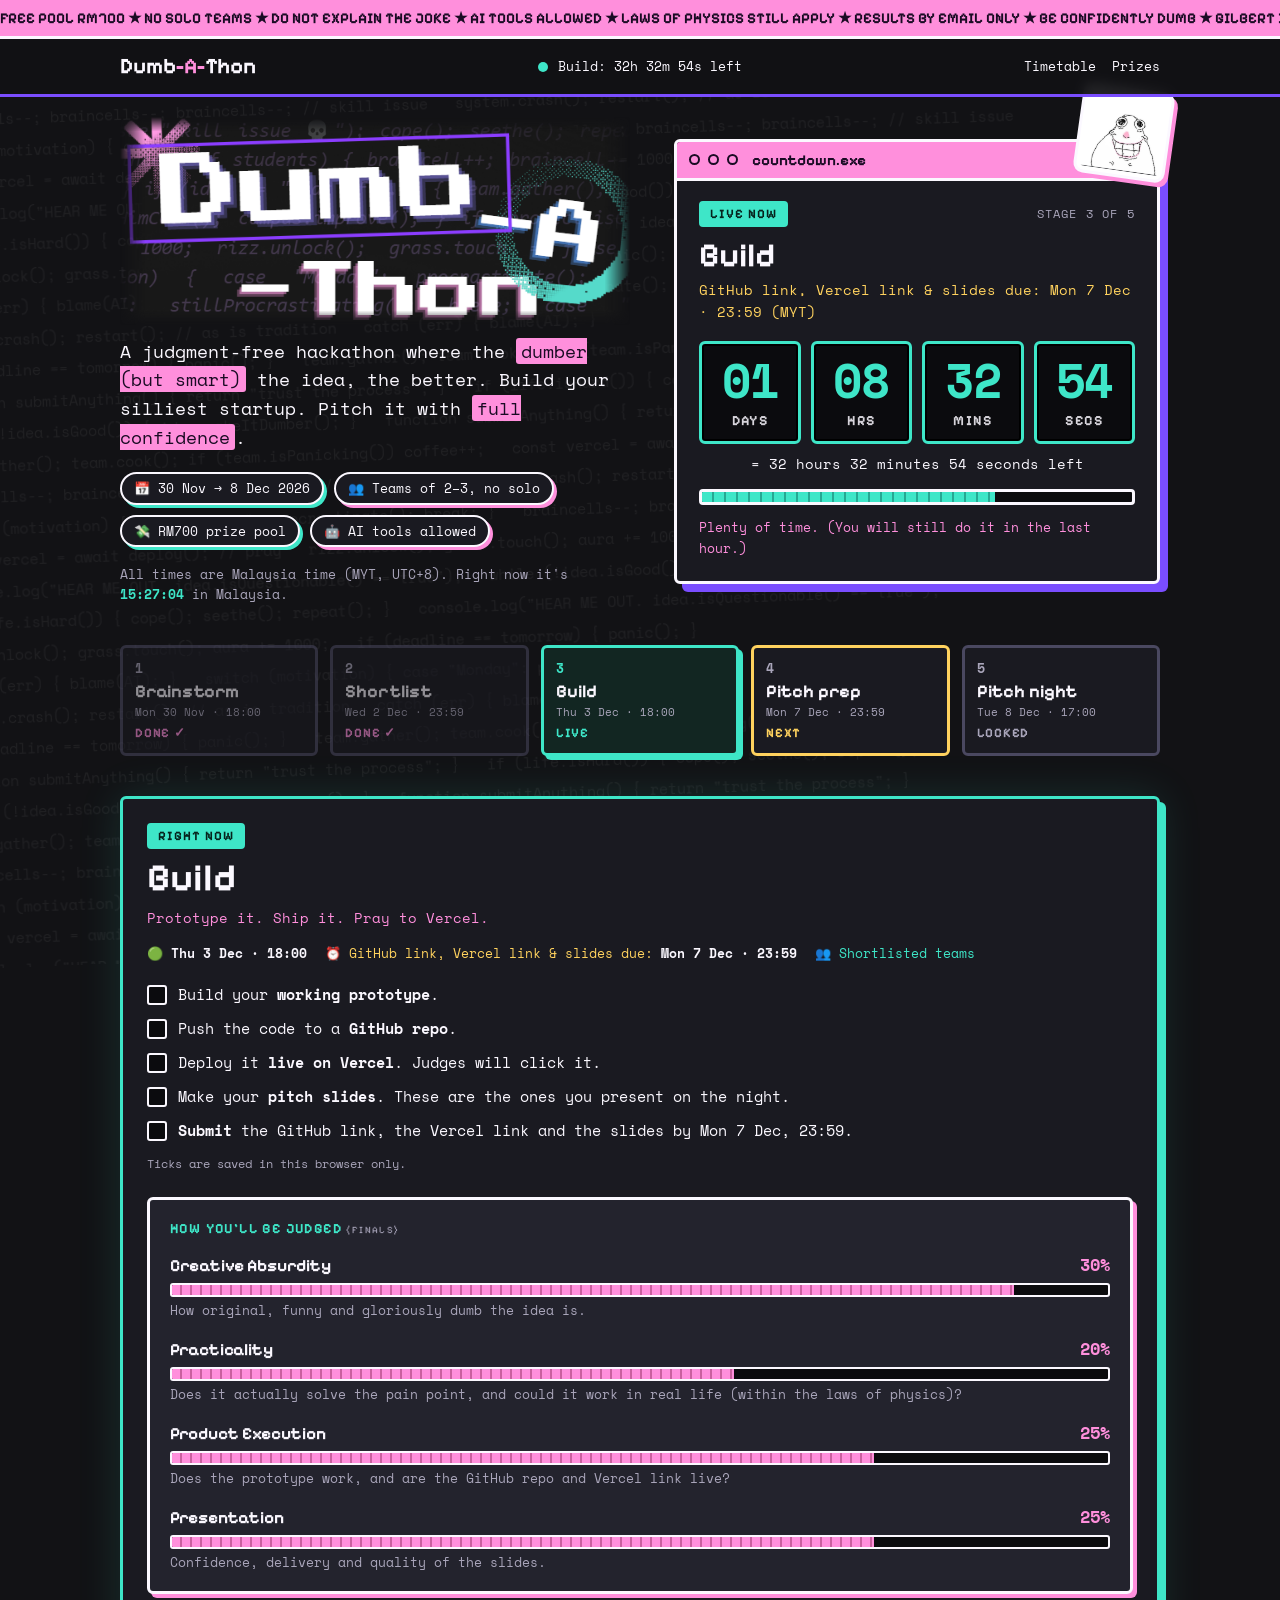
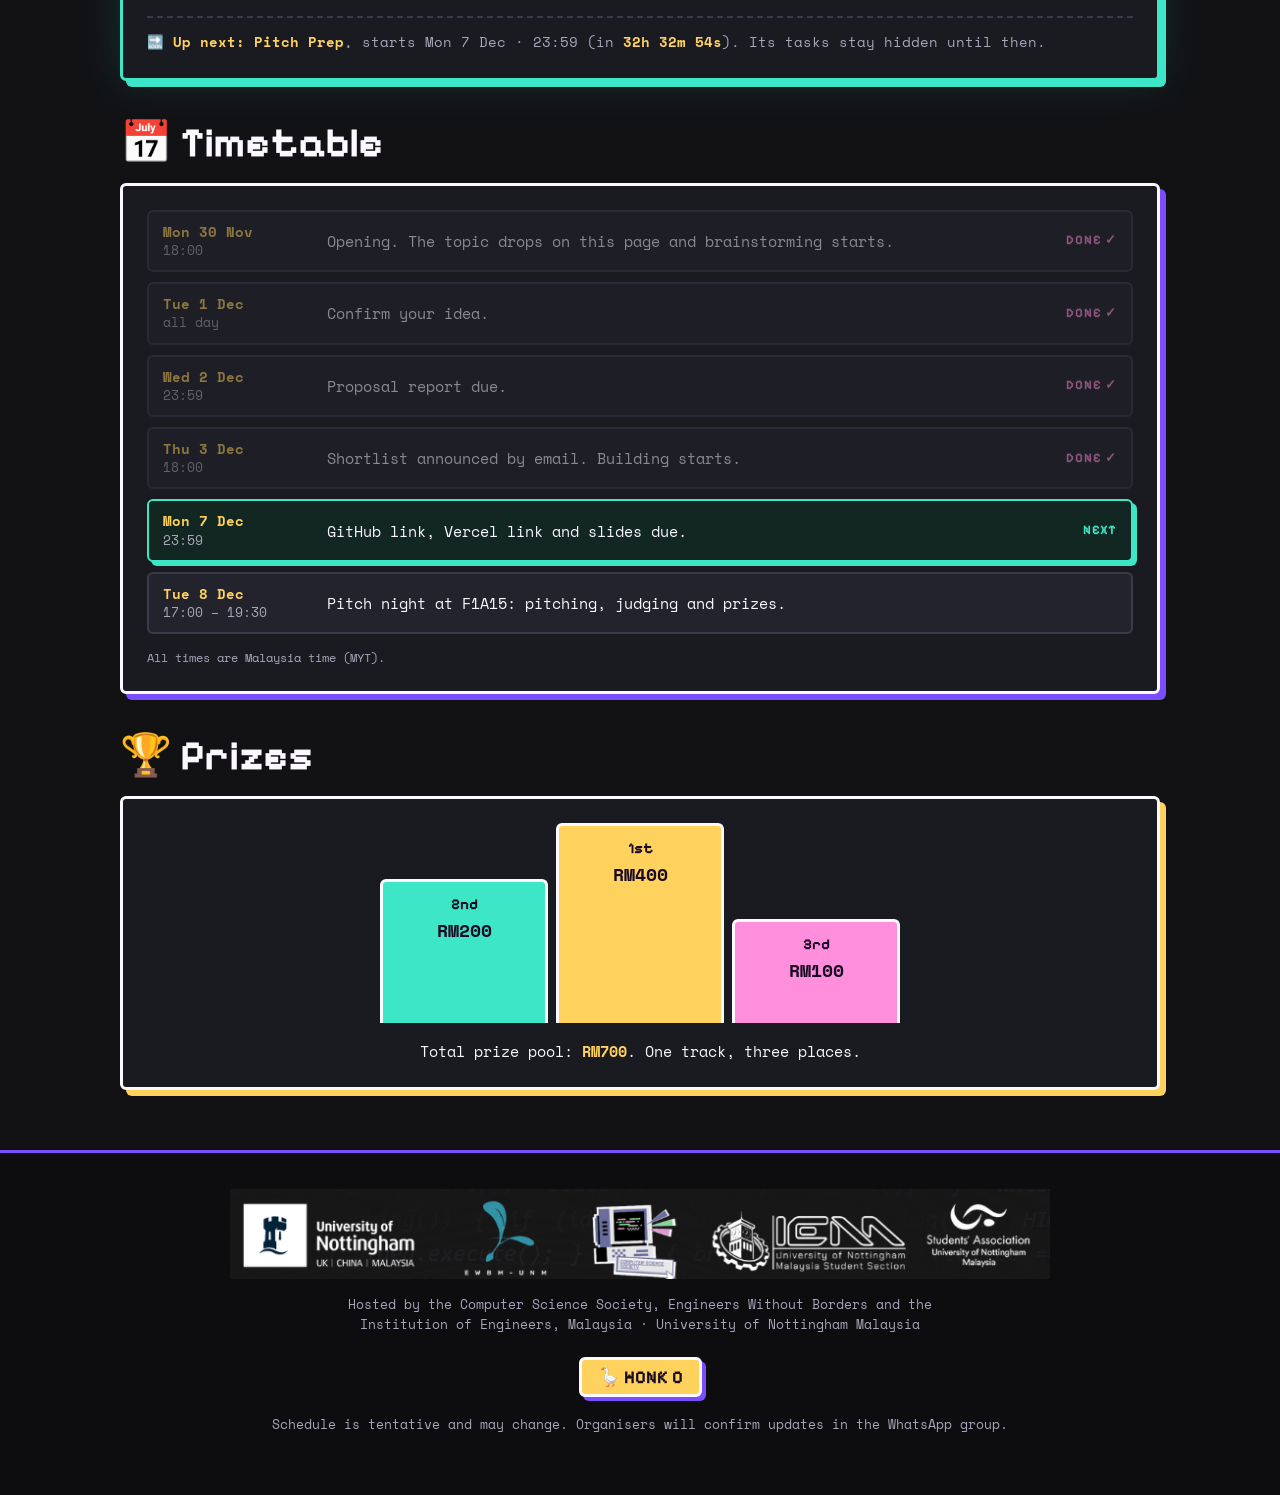
==== index.html @ c6c635da "Add timetable and prize sections, restore laws-of-physics rule Co-Authored-By: Claude Sonnet 5.5 <no" ====
<!doctype html>
<html lang="en">
<head>
<meta charset="utf-8">
<meta name="viewport" content="width=device-width, initial-scale=1">
<title>Dumb-A-Thon 2026 | Live Tracker</title>
<meta name="description" content="The official Dumb-A-Thon 2026 tracker: live countdowns and only the info you need right now. 30 Nov to 8 Dec 2026. RM700 prize pool.">
<meta name="theme-color" content="#121215">
<link rel="icon" href="data:image/svg+xml,%3Csvg xmlns='http://www.w3.org/2000/svg' viewBox='0 0 100 100'%3E%3Ctext y='.9em' font-size='90'%3E%F0%9F%AA%BF%3C/text%3E%3C/svg%3E">
<link rel="preconnect" href="https://fonts.googleapis.com">
<link rel="preconnect" href="https://fonts.gstatic.com" crossorigin>
<link href="https://fonts.googleapis.com/css2?family=Pixelify+Sans:wght@400..700&family=Space+Mono:ital,wght@0,400;0,700;1,400&display=swap" rel="stylesheet">
<link rel="stylesheet" href="style.css">
</head>
<body>

<div class="code-bg" id="codeBg" aria-hidden="true"></div>

<div class="ticker" aria-hidden="true"><div class="ticker-track" id="tickerTrack"></div></div>

<header class="topbar">
  <div class="wrap">
    <a class="brand" href="#top">Dumb<b>-A-</b>Thon</a>
    <div class="mini-status" id="miniStatus" aria-live="off">
      <span class="dot"></span>
      <span class="mini-text" id="miniText">Loading brain cells…</span>
    </div>
    <nav class="nav" aria-label="Sections">
      <a href="#timetable">Timetable</a>
      <a href="#prizes">Prizes</a>
    </nav>
  </div>
</header>

<main id="top">

  <!-- HERO: logo + the live countdown -->
  <section class="wrap hero">
    <div class="hero-copy">
      <div class="logo"><img src="assets/logo.png" alt="Dumb-A-Thon" width="855" height="318" onerror="this.parentNode.classList.add('fallback');this.remove()"></div>
      <p class="tagline">A judgment-free hackathon where the <mark>dumber (but smart)</mark> the idea, the better. Build your silliest startup. Pitch it with <mark>full confidence</mark>.</p>
      <ul class="chips">
        <li>📅 30 Nov → 8 Dec 2026</li>
        <li>👥 Teams of 2–3, no solo</li>
        <li>💸 RM700 prize pool</li>
        <li>🤖 AI tools allowed</li>
      </ul>
      <p class="tz">All times are Malaysia time (MYT, UTC+8). Right now it's <b id="clock">--:--:--</b> in Malaysia.</p>
    </div>

    <div class="hero-panel">
      <img class="sticker hero-sticker" src="assets/blob-grin.png" alt="" width="96" height="95">
      <div class="win" id="panel" role="timer" aria-label="Countdown to the next deadline">
        <div class="win-bar"><i></i><i></i><i></i><span id="winTitle">countdown.exe</span></div>
        <div class="win-body">
          <div class="panel-top">
            <span class="badge live" id="heroBadge">LIVE NOW</span>
            <span class="panel-step" id="heroStep">Stage 1 of 5</span>
          </div>
          <h2 class="panel-title" id="heroTitle">Brainstorm &amp; Proposal</h2>
          <p class="panel-target" id="heroTarget">Proposal report due Wed 2 Dec · 23:59</p>

          <div class="digits">
            <div class="digit"><b id="dD">00</b><span>days</span></div>
            <div class="digit"><b id="dH">00</b><span>hrs</span></div>
            <div class="digit"><b id="dM">00</b><span>mins</span></div>
            <div class="digit"><b id="dS">00</b><span>secs</span></div>
          </div>
          <p class="total" id="heroTotal">= 0 hours 0 minutes left</p>

          <div class="bar" aria-hidden="true"><i id="heroBar"></i></div>
          <p class="quip" id="heroQuip">…</p>
        </div>
      </div>
    </div>
  </section>

  <!-- TIMELINE: one line per stage, no details -->
  <section class="wrap" aria-label="Timeline">
    <ol class="track" id="track"></ol>
  </section>

  <!-- RIGHT NOW: only what applies to the current stage is rendered here -->
  <section class="wrap" id="now" aria-live="polite">
    <div id="nowCard"></div>
  </section>

  <!-- TIMETABLE: the whole flow -->
  <section class="wrap" id="timetable">
    <h2 class="sec-title">📅 Timetable</h2>
    <div class="card">
      <ol class="tt" id="ttList"></ol>
      <p class="tt-note">All times are Malaysia time (MYT).</p>
    </div>
  </section>

  <!-- PRIZES -->
  <section class="wrap" id="prizes">
    <h2 class="sec-title">🏆 Prizes</h2>
    <div class="card prize-card">
      <div class="podium" role="img" aria-label="Prizes: 1st RM400, 2nd RM200, 3rd RM100">
        <div class="pod p2"><span>2nd</span><b>RM200</b></div>
        <div class="pod p1"><span>1st</span><b>RM400</b></div>
        <div class="pod p3"><span>3rd</span><b>RM100</b></div>
      </div>
      <p class="total-prize">Total prize pool: <b>RM700</b>. One track, three places.</p>
    </div>
  </section>
</main>

<footer class="footer">
  <div class="wrap">
    <div class="partners" role="img" aria-label="University of Nottingham Malaysia, Engineers Without Borders, Computer Science Society, Institution of Engineers Malaysia, Students' Association"></div>
    <p class="foot-line">Hosted by the Computer Science Society, Engineers Without Borders and the Institution of Engineers, Malaysia · University of Nottingham Malaysia</p>
    <div class="foot-tools">
      <button class="btn" id="honkBtn" type="button">🪿 HONK <span id="honkCount">0</span></button>
    </div>
    <p class="muted small">Schedule is tentative and may change. Organisers will confirm updates in the WhatsApp group.</p>
  </div>
</footer>

<!-- Shown whenever the clock is simulated, so nobody mistakes it for real time -->
<div class="sim-banner" id="simBanner" hidden>
  <span>⚠️ SIMULATED TIME: <b id="simBannerTime">--</b></span>
  <button type="button" class="dbtn" id="simBannerDev">Dev panel</button>
  <button type="button" class="dbtn" id="simBannerReset">Back to real time</button>
</div>

<!-- 10-second topic drop countdown: full-screen, click to skip -->
<div class="drop" id="drop" hidden data-mode="count" role="alert" aria-live="assertive">
  <div class="drop-inner">
    <p class="drop-label" id="dropLabel">TOPIC DROPS IN</p>
    <div class="drop-num" id="dropNum">10</div>
    <p class="drop-quip" id="dropQuip"></p>
  </div>
  <div class="confetti" id="confetti" aria-hidden="true"></div>
  <p class="drop-skip">click anywhere to skip</p>
</div>

<!-- DEV PANEL: open with ?dev in the address, or Ctrl+Shift+D -->
<aside class="dev" id="devPanel" hidden aria-label="Developer time simulator">
  <div class="dev-bar">
    <b>🛠 DEV</b><span id="devMode">REAL TIME</span>
    <button type="button" id="devClose" aria-label="Close dev panel">✕</button>
  </div>
  <div class="dev-body">
    <div class="dev-now" id="devNow">--</div>
    <select id="devPresets" aria-label="Jump to a time"></select>
    <div class="dev-row">
      <input type="datetime-local" id="devInput" step="1" aria-label="Simulated date and time (MYT)">
      <button type="button" class="dbtn go" id="devSet">Set</button>
    </div>
    <div class="dev-row">
      <button type="button" class="dbtn" id="devPrev" title="Previous stage" aria-label="Previous stage">⏮</button>
      <button type="button" class="dbtn" id="devPlay" title="Pause / play" aria-label="Pause or play">⏸</button>
      <button type="button" class="dbtn" id="devNext" title="Next stage" aria-label="Next stage">⏭</button>
      <select id="devSpeed" aria-label="Clock speed">
        <option value="1">1×</option>
        <option value="10">10×</option>
        <option value="60">60×</option>
        <option value="600">600×</option>
        <option value="3600">3600×</option>
      </select>
    </div>
    <button type="button" class="dbtn reset" id="devReset">↺ Real time</button>
  </div>
</aside>

<script src="app.js"></script>
</body>
</html>
---- style.css ----
:root {
  --bg: #121215;
  --panel: #1a1a21;
  --panel2: #23232d;
  --ink: #fbf8ff;
  --muted: #a9a5ba;
  --pink: #ff8fdc;
  --teal: #3ee6c8;
  --purple: #7a4dff;
  --yellow: #ffd25e;
  --orange: #ff9b3d;
  --red: #ff4d6d;
  --pix: 'Pixelify Sans', 'Silkscreen', ui-monospace, monospace;
  --mono: 'Space Mono', ui-monospace, Menlo, Consolas, monospace;
  /* numbers use the plain mono font: the pixel font made 8 look like 2 */
  --num: 'Space Mono', ui-monospace, Menlo, Consolas, monospace;
  --gutter: clamp(16px, 4vw, 40px);
  color-scheme: dark;
}

*, *::before, *::after { box-sizing: border-box; }
[hidden] { display: none !important; }
html { scroll-behavior: smooth; -webkit-text-size-adjust: 100%; scroll-padding-top: 70px; }
body {
  margin: 0;
  background: var(--bg);
  color: var(--ink);
  font-family: var(--mono);
  font-size: 15px;
  line-height: 1.6;
  overflow-x: hidden;
}
img { max-width: 100%; display: block; }
a { color: var(--teal); }
h1, h2, h3, h4 { font-family: var(--pix); line-height: 1.1; margin: 0; font-weight: 700; }
h2 { font-size: clamp(1.7rem, 4.5vw, 2.6rem); }
p { margin: 0; }
mark { background: var(--pink); color: #1a0b24; padding: 0 .3em; border-radius: 3px; }
small { font-size: .7em; font-weight: 400; color: var(--muted); }
.muted { color: var(--muted); }
.small { font-size: 12.5px; }

.wrap { max-width: 1120px; margin-inline: auto; padding-inline: var(--gutter); }
section.wrap { padding-block: 20px; }

/* ---------- decorative code background ---------- */
.code-bg {
  position: fixed; inset: -5%;
  z-index: 0; pointer-events: none; user-select: none;
  overflow: hidden;
  font-size: 15px; line-height: 2.1;
  color: #fff; opacity: .055;
  white-space: pre;
  transform: rotate(-2deg);
}
.ticker, .topbar, main, .footer { position: relative; z-index: 1; }

/* ---------- ticker ---------- */
.ticker {
  background: var(--pink); color: #1a0b24;
  font-family: var(--pix); font-weight: 700; font-size: 15px;
  border-bottom: 3px solid var(--ink);
  overflow: hidden; white-space: nowrap;
}
.ticker-track { display: inline-block; padding: 6px 0; animation: marq 45s linear infinite; }
@keyframes marq { to { transform: translateX(-50%); } }

/* ---------- top bar ---------- */
.topbar {
  position: sticky; top: 0; z-index: 50;
  background: rgba(18, 18, 21, .93);
  backdrop-filter: blur(6px);
  border-bottom: 3px solid var(--purple);
}
.topbar .wrap { display: flex; align-items: center; justify-content: space-between; gap: 16px; padding-block: 10px; }
.brand { font-family: var(--pix); font-weight: 700; font-size: 22px; color: var(--ink); text-decoration: none; white-space: nowrap; }
.brand b { color: var(--pink); }
.mini-status { display: flex; align-items: center; gap: 10px; font-size: 13px; min-width: 0; justify-content: flex-end; }
.mini-text { overflow: hidden; text-overflow: ellipsis; white-space: nowrap; font-variant-numeric: tabular-nums; }
.dot { flex: none; width: 10px; height: 10px; border-radius: 50%; background: var(--teal); animation: pulse 1.2s infinite; }
.mini-status.panic .dot { background: var(--red); }
.mini-status.idle .dot { background: var(--yellow); animation: none; }
@keyframes pulse { 50% { transform: scale(.55); opacity: .5; } }

/* ---------- hero ---------- */
.hero { display: grid; grid-template-columns: 1.05fr 1fr; gap: 44px; align-items: center; padding-block: 40px 16px; }
.logo {
  width: min(100%, 560px);
  -webkit-mask-image: linear-gradient(90deg, transparent, #000 5%, #000 95%, transparent), linear-gradient(180deg, transparent, #000 7%, #000 93%, transparent);
  -webkit-mask-composite: source-in;
  mask-image: linear-gradient(90deg, transparent, #000 5%, #000 95%, transparent), linear-gradient(180deg, transparent, #000 7%, #000 93%, transparent);
  mask-composite: intersect;
}
.logo img { width: 100%; height: auto; }
/* shown only if assets/logo.png is missing: crops the logo out of the old banner */
.logo.fallback {
  aspect-ratio: 615 / 250;
  background: url(assets/logo-banner.png) 40.7% 52.4% / 135.9% auto no-repeat;
  background-color: var(--bg);
}
.tagline { margin-top: 12px; font-size: clamp(15px, 2.4vw, 18px); max-width: 34em; }
.chips { list-style: none; margin: 20px 0 0; padding: 0; display: flex; flex-wrap: wrap; gap: 10px; }
.chips li { border: 2px solid var(--ink); background: var(--panel); padding: 4px 12px; border-radius: 99px; font-size: 13px; }
.chips li:nth-child(odd) { box-shadow: 3px 3px 0 var(--teal); }
.chips li:nth-child(even) { box-shadow: 3px 3px 0 var(--pink); }
.tz { margin-top: 18px; font-size: 12.5px; color: var(--muted); }
.tz b { color: var(--teal); font-family: var(--num); font-variant-numeric: tabular-nums; }

.hero-panel { position: relative; }
.sticker {
  background: #fff; border: 3px solid var(--ink); border-radius: 10px; padding: 4px;
  box-shadow: 4px 4px 0 var(--pink);
  object-fit: contain;
}
.hero-sticker { position: absolute; right: -10px; top: -52px; width: 92px; height: auto; transform: rotate(8deg); z-index: 3; }

/* retro window */
.win { border: 3px solid var(--ink); background: var(--panel); box-shadow: 8px 8px 0 var(--purple); border-radius: 6px; overflow: hidden; }
.win-bar {
  display: flex; align-items: center; gap: 8px;
  background: var(--pink); color: #1a0b24;
  padding: 6px 12px; border-bottom: 3px solid var(--ink);
  font-family: var(--pix); font-weight: 700; font-size: 15px;
}
.win-bar i { width: 11px; height: 11px; border: 2px solid #1a0b24; border-radius: 50%; display: inline-block; }
.win-bar span { margin-left: 6px; }
.win-body { padding: 20px 22px 22px; }
.panel-top { display: flex; align-items: center; justify-content: space-between; gap: 10px; margin-bottom: 10px; }
.panel-step { font-size: 12px; color: var(--muted); text-transform: uppercase; letter-spacing: .1em; }
.panel-title { font-size: clamp(1.5rem, 4vw, 2.1rem); }
.panel-target { margin-top: 6px; color: var(--yellow); font-size: 13.5px; }

.digits { display: grid; grid-template-columns: repeat(4, 1fr); gap: 10px; margin: 18px 0 10px; }
.digit {
  background: #0b0b0e; border: 3px solid var(--teal); border-radius: 6px;
  text-align: center; padding: 12px 2px 8px;
  box-shadow: inset 0 0 0 2px #000;
}
.digit b {
  display: block; font-family: var(--num); font-weight: 700;
  font-size: clamp(1.9rem, 6vw, 3rem); line-height: 1; letter-spacing: -.02em;
  color: var(--teal); font-variant-numeric: tabular-nums;
}
.digit span { display: block; margin-top: 6px; font-family: var(--pix); font-weight: 700; font-size: 14px; text-transform: uppercase; letter-spacing: .1em; color: var(--ink); opacity: .85; }
.total { text-align: center; font-size: 13.5px; margin-bottom: 14px; font-variant-numeric: tabular-nums; }
.quip { margin-top: 12px; font-size: 13px; color: var(--pink); min-height: 2.7em; }

.win.panic { border-color: var(--red); box-shadow: 8px 8px 0 var(--red); animation: shake .35s infinite; }
.win.panic .digit { border-color: var(--red); }
.win.panic .digit b { color: var(--red); }
.win.panic .win-bar { background: var(--red); color: #fff; }
.win.panic .win-bar i { border-color: #fff; }
.win.warn .digit { border-color: var(--yellow); }
.win.warn .digit b { color: var(--yellow); }
@keyframes shake {
  0%, 100% { transform: translate(0, 0); }
  25% { transform: translate(-2px, 1px); }
  50% { transform: translate(2px, -1px); }
  75% { transform: translate(-1px, -2px); }
}

/* bars */
.bar { height: 16px; border: 3px solid var(--ink); border-radius: 4px; background: #0b0b0e; overflow: hidden; }
.bar > i {
  display: block; height: 100%; width: 0;
  background: repeating-linear-gradient(90deg, var(--teal) 0 10px, #26a893 10px 12px);
  transition: width .6s ease;
}
.win.panic .bar > i { background: repeating-linear-gradient(90deg, var(--red) 0 10px, #a82b43 10px 12px); }

/* ---------- badges ---------- */
.badge {
  display: inline-block; font-family: var(--pix); font-weight: 700; font-size: 13px;
  letter-spacing: .08em; text-transform: uppercase;
  padding: 1px 9px; border: 2px solid currentColor; border-radius: 4px;
}
.badge.live { color: #06231d; background: var(--teal); border-color: var(--teal); animation: blink 1.4s steps(2, jump-none) infinite; }
.badge.done { color: var(--pink); }
.badge.idle { color: var(--yellow); }
@keyframes blink { 50% { opacity: .55; } }

/* ---------- timeline strip ---------- */
.track { list-style: none; margin: 0; padding: 0; display: grid; grid-template-columns: repeat(5, 1fr); gap: 12px; }
.trk {
  border: 3px solid #4a4860; background: var(--panel); border-radius: 6px;
  padding: 10px 12px 9px; display: grid; gap: 3px; min-width: 0; align-content: start;
}
.trk .n { font-family: var(--num); font-weight: 700; font-size: 13px; color: var(--muted); }
.trk b { font-family: var(--pix); font-size: 18px; line-height: 1.1; }
.trk small { font-size: 11px; color: var(--muted); line-height: 1.35; }
.trk em { font-style: normal; font-family: var(--pix); font-weight: 700; font-size: 13px; letter-spacing: .06em; color: var(--muted); }
.trk.live { border-color: var(--teal); background: #122622; box-shadow: 4px 4px 0 var(--teal); }
.trk.live em, .trk.live .n { color: var(--teal); }
.trk.done { opacity: .55; }
.trk.done em { color: var(--pink); }
.trk.next { border-color: var(--yellow); }
.trk.next em { color: var(--yellow); }

/* ---------- cards ---------- */
.card { border: 3px solid var(--ink); background: var(--panel); box-shadow: 6px 6px 0 var(--purple); padding: 24px; border-radius: 6px; }
.eyebrow { font-family: var(--pix); font-weight: 700; text-transform: uppercase; letter-spacing: .1em; font-size: 14px; color: var(--teal); margin-bottom: 10px; }

/* "right now" card */
.now-card { border-color: var(--teal); box-shadow: 6px 6px 0 var(--teal), 0 0 44px rgba(62, 230, 200, .14); }
.now-card.is-pre { border-color: var(--yellow); box-shadow: 6px 6px 0 var(--yellow); }
.now-card.is-post { border-color: var(--pink); box-shadow: 6px 6px 0 var(--pink); }
.now-head { display: flex; flex-direction: column; gap: 8px; align-items: flex-start; }
.now-head h2 { font-size: clamp(1.7rem, 4.5vw, 2.4rem); }
.stage-tag { color: var(--pink); font-size: 13.5px; }
.when { margin-top: 14px; display: flex; flex-wrap: wrap; gap: 6px 18px; font-size: 13px; color: var(--muted); }
.when b { color: var(--ink); font-weight: 700; }
.deadline { color: var(--yellow); }
.who { color: var(--teal); }

.tasks { list-style: none; margin: 18px 0 0; padding: 0; display: grid; gap: 10px; }
.tasks label { display: flex; gap: 11px; align-items: flex-start; cursor: pointer; }
.tasks input {
  appearance: none; -webkit-appearance: none; flex: none;
  width: 20px; height: 20px; margin: 3px 0 0;
  border: 2px solid var(--ink); background: #0b0b0e; border-radius: 3px;
  display: grid; place-content: center; cursor: pointer;
}
.tasks input:checked { background: var(--teal); border-color: var(--teal); }
.tasks input:checked::after { content: '✓'; color: #06231d; font-weight: 700; font-size: 14px; line-height: 1; }
.tasks input:checked + span { text-decoration: line-through; color: var(--muted); }
.tasks input:focus-visible { outline: 3px solid var(--yellow); outline-offset: 2px; }
.save-note { margin-top: 12px; font-size: 12px; color: var(--muted); }

.upnext { margin-top: 22px; padding-top: 14px; border-top: 2px dashed #3a3a4a; font-size: 13.5px; color: var(--muted); }
.upnext b { color: var(--yellow); font-variant-numeric: tabular-nums; }

/* info panels inside the card (only the ones that apply right now) */
.panels { display: grid; grid-template-columns: 1fr; gap: 20px; margin-top: 24px; }
.panel { border: 3px solid var(--ink); background: var(--panel2); box-shadow: 4px 4px 0 var(--pink); padding: 18px 20px; border-radius: 6px; min-width: 0; }
.panel.wide { grid-column: 1 / -1; }
.rule-text { font-size: clamp(15px, 2.2vw, 18px); line-height: 1.65; }
.list { margin: 0; padding-left: 1.2em; display: grid; gap: 8px; }
.list li::marker { color: var(--pink); }
.list.num { list-style: decimal; font-family: var(--pix); font-size: 19px; }
.list.num li::marker { color: var(--teal); font-weight: 700; }
.callout { margin-top: 14px; border: 2px dashed var(--yellow); padding: 10px 12px; border-radius: 6px; color: var(--yellow); font-size: 13.5px; }

/* topic */
.topic { display: flex; gap: 20px; align-items: center; }
.topic-sticker { flex: none; width: 96px; height: auto; transform: rotate(-6deg); }
.topic h3 { font-size: clamp(1.3rem, 3.6vw, 1.9rem); margin-bottom: 6px; word-break: break-word; }
.topic-count { margin-top: 8px; color: var(--yellow); font-size: 14px; font-variant-numeric: tabular-nums; }

/* judging */
.crit { display: grid; gap: 14px; }
.crit-row { display: grid; gap: 4px; }
.crit-top { display: flex; justify-content: space-between; align-items: baseline; gap: 12px; }
.crit-top b { font-family: var(--pix); font-size: 17px; }
.crit-top span { font-family: var(--num); font-weight: 700; font-size: 17px; color: var(--pink); }
.crit-bar { height: 14px; border: 2px solid var(--ink); background: #0b0b0e; border-radius: 3px; overflow: hidden; }
.crit-bar i { display: block; height: 100%; width: 0; background: repeating-linear-gradient(90deg, var(--pink) 0 8px, #c9609f 8px 10px); transition: width 1s ease; }
.crit p { font-size: 12.5px; color: var(--muted); }

/* prizes */
.podium { display: grid; grid-template-columns: 1fr 1fr 1fr; gap: 8px; align-items: end; height: 170px; margin: 8px 0 12px; }
.pod {
  border: 3px solid var(--ink); border-bottom: 0; border-radius: 6px 6px 0 0;
  display: flex; flex-direction: column; align-items: center; justify-content: flex-start; padding-top: 10px;
  color: #1a0b24;
}
.pod span { font-family: var(--pix); font-size: 15px; font-weight: 700; }
.pod b { font-family: var(--num); font-size: 1.15rem; font-weight: 700; }
.p1 { height: 100%; background: var(--yellow); }
.p2 { height: 72%; background: var(--teal); }
.p3 { height: 52%; background: var(--pink); }
.total-prize b { color: var(--yellow); font-family: var(--num); }

/* section links, section titles, timetable and prize sections */
.nav { display: flex; gap: 16px; }
.nav a { color: var(--ink); text-decoration: none; font-size: 13px; }
.nav a:hover { color: var(--pink); text-decoration: underline; text-underline-offset: 4px; }
.sec-title { margin-bottom: 16px; }
.tt { list-style: none; margin: 0; padding: 0; display: grid; gap: 10px; }
.tt li {
  display: grid; grid-template-columns: 150px 1fr 76px; gap: 14px; align-items: center;
  padding: 10px 14px; border: 2px solid #3a3a4a; border-radius: 6px; background: var(--panel2);
}
.tt time { font-family: var(--num); font-weight: 700; font-size: 14px; color: var(--yellow); line-height: 1.45; }
.tt time span { display: block; font-weight: 400; font-size: 12.5px; color: var(--muted); }
.tt em { font-style: normal; font-family: var(--pix); font-weight: 700; font-size: 13px; letter-spacing: .06em; text-align: right; }
.tt li.next { border-color: var(--teal); background: #122622; box-shadow: 4px 4px 0 var(--teal); }
.tt li.next em { color: var(--teal); }
.tt li.past { opacity: .5; }
.tt li.past em { color: var(--pink); }
.tt-note { margin-top: 14px; font-size: 12px; color: var(--muted); }
.prize-card { text-align: center; box-shadow: 6px 6px 0 var(--yellow); }
.prize-card .podium { max-width: 520px; height: 200px; margin: 0 auto 16px; }

/* goose */
.goose { display: block; width: 100%; max-width: 420px; padding: 0; border: 3px solid var(--ink); border-radius: 8px; background: #000; overflow: hidden; cursor: pointer; position: relative; box-shadow: 4px 4px 0 var(--teal); font: inherit; }
.goose img { width: 100%; aspect-ratio: 411 / 300; object-fit: cover; object-position: top; transition: transform .15s; }
.goose:active img { transform: scale(1.06) rotate(-1.5deg); }
.goose-tag { position: absolute; left: 8px; bottom: 8px; background: var(--pink); color: #1a0b24; font-family: var(--pix); font-weight: 700; font-size: 13px; padding: 1px 8px; border: 2px solid #1a0b24; border-radius: 4px; }
.goose:focus-visible, .btn:focus-visible, .dbtn:focus-visible, summary:focus-visible { outline: 3px solid var(--yellow); outline-offset: 3px; }

/* example idea */
.inspo summary { cursor: pointer; font-size: 16px; }
.inspo summary b { color: var(--pink); }
.inspo dl { margin: 16px 0 0; display: grid; grid-template-columns: 150px 1fr; gap: 10px 18px; }
.inspo dt { font-family: var(--pix); font-weight: 700; color: var(--teal); }
.inspo dd { margin: 0; }

/* pitch night run sheet */
.itin h4 { font-size: 18px; color: var(--teal); margin: 0 0 8px; }
.itin ol { list-style: none; margin: 0; padding: 0; display: grid; gap: 6px; }
.itin li { display: grid; grid-template-columns: 124px 1fr; gap: 12px; padding: 7px 10px; border-radius: 4px; font-size: 13.5px; }
.itin li time { color: var(--yellow); font-family: var(--num); font-size: 13px; font-variant-numeric: tabular-nums; }
.itin li.now { background: rgba(255, 143, 220, .15); outline: 2px solid var(--pink); }
.itin li.past { opacity: .45; }
.itin li small { display: block; color: var(--muted); }

/* ---------- footer ---------- */
.footer { margin-top: 40px; padding: 36px 0 60px; border-top: 3px solid var(--purple); background: rgba(10, 10, 13, .6); text-align: center; }
.partners {
  aspect-ratio: 836 / 92; width: min(100%, 820px); margin: 0 auto 16px;
  background: url(assets/logo-banner.png) 50% 2% / 100% auto no-repeat;
}
.foot-line { color: var(--muted); font-size: 12.5px; max-width: 52em; margin: 0 auto 22px; }
.foot-tools { display: flex; gap: 16px; justify-content: center; align-items: center; flex-wrap: wrap; margin-bottom: 18px; }
.btn {
  font-family: var(--pix); font-weight: 700; font-size: 18px; color: #1a0b24;
  background: var(--yellow); border: 3px solid var(--ink); border-radius: 6px; padding: 6px 16px;
  box-shadow: 4px 4px 0 var(--purple); cursor: pointer;
}
.btn:hover { background: var(--orange); }
.btn:active { transform: translate(3px, 3px); box-shadow: 1px 1px 0 var(--purple); }

.honk-pop { position: fixed; z-index: 100; pointer-events: none; font-family: var(--pix); font-weight: 700; font-size: 28px; color: var(--yellow); text-shadow: 2px 2px 0 #000, -1px -1px 0 #000; animation: honk 0.9s ease-out forwards; }
@keyframes honk { from { opacity: 1; transform: translate(-50%, 0) rotate(-6deg) scale(.8); } to { opacity: 0; transform: translate(-50%, -80px) rotate(8deg) scale(1.4); } }

/* ---------- 10-second topic drop ---------- */
.drop {
  position: fixed; inset: 0; z-index: 200; display: grid; place-items: center; text-align: center; cursor: pointer;
  background:
    repeating-linear-gradient(0deg, rgba(255, 255, 255, .04) 0 2px, transparent 2px 5px),
    radial-gradient(circle at 50% 45%, #2b1460 0%, #0b0b12 72%);
  overflow: hidden;
}
.drop-label { font-family: var(--pix); font-weight: 700; font-size: clamp(1.3rem, 4.5vw, 2.4rem); letter-spacing: .22em; color: var(--pink); }
.drop-num {
  font-family: var(--num); font-weight: 700; line-height: 1; color: var(--ink);
  font-size: clamp(9rem, 38vw, 24rem);
  text-shadow: 7px 0 var(--pink), -7px 0 var(--teal);
}
.drop-num.pop { animation: dpop .9s cubic-bezier(.2, 1.4, .4, 1); }
@keyframes dpop {
  0% { transform: scale(1.9) rotate(-5deg); opacity: 0; filter: blur(10px); }
  30% { opacity: 1; filter: none; }
  100% { transform: scale(1) rotate(0); }
}
.drop-quip { margin-top: 10px; font-size: clamp(14px, 2.6vw, 22px); color: var(--yellow); min-height: 1.6em; }
.drop-skip { position: absolute; bottom: 18px; left: 0; right: 0; font-size: 12px; color: var(--muted); }
.drop.final .drop-num { color: var(--red); text-shadow: 7px 0 var(--yellow), -7px 0 var(--pink); }
.drop.final .drop-inner { animation: dshake .16s infinite; }
@keyframes dshake { 0%, 100% { transform: translate(0, 0); } 25% { transform: translate(-5px, 3px); } 50% { transform: translate(5px, -3px); } 75% { transform: translate(-3px, -5px); } }
.drop[data-mode=burst] .drop-num { font-family: var(--pix); font-size: clamp(2.6rem, 11vw, 7rem); color: var(--yellow); text-shadow: 6px 6px 0 var(--purple), -3px -3px 0 var(--pink); }
.confetti { position: absolute; inset: 0; pointer-events: none; }
.confetti i { position: absolute; top: -24px; animation: fall linear forwards; }
@keyframes fall { to { transform: translateY(115vh) rotate(720deg); } }

/* ---------- dev panel (slim) + simulated-time banner ---------- */
.dev {
  position: fixed; right: 12px; bottom: 12px; z-index: 90;
  width: min(272px, calc(100vw - 24px));
  background: #0e0e12; border: 3px solid var(--yellow); border-radius: 6px; box-shadow: 4px 4px 0 #000;
  font-size: 12px;
}
.dev-bar { display: flex; align-items: center; gap: 8px; background: var(--yellow); color: #1a0b24; padding: 4px 8px; font-family: var(--pix); font-weight: 700; }
.dev-bar #devMode { flex: 1; font-family: var(--mono); font-weight: 400; font-size: 10.5px; letter-spacing: .06em; }
.dev-bar button { background: none; border: 0; font-size: 15px; cursor: pointer; color: #1a0b24; line-height: 1; }
.dev-body { padding: 8px; display: grid; gap: 6px; }
.dev-now { font-family: var(--num); font-weight: 700; font-size: 12px; color: var(--teal); text-align: center; background: #000; border: 2px solid var(--teal); border-radius: 4px; padding: 5px 4px; }
.dev-row { display: flex; gap: 6px; }
.dev-row > * { flex: 1; min-width: 0; }
.dev input, .dev select { background: var(--panel); color: var(--ink); border: 2px solid var(--ink); border-radius: 4px; padding: 5px; font: inherit; font-size: 12px; color-scheme: dark; width: 100%; }
.dbtn { background: var(--panel2); color: var(--ink); border: 2px solid var(--ink); border-radius: 4px; padding: 5px 8px; font: inherit; font-size: 12px; cursor: pointer; }
.dbtn:hover { background: var(--purple); }
.dbtn.go { background: var(--teal); color: #06231d; font-weight: 700; flex: 0 0 auto; }
.dbtn.reset { background: var(--pink); color: #1a0b24; font-weight: 700; }
.sim-banner {
  position: fixed; left: 50%; transform: translateX(-50%); bottom: 14px; z-index: 80;
  display: flex; gap: 10px; align-items: center; flex-wrap: wrap; justify-content: center;
  background: var(--yellow); color: #1a0b24; border: 3px solid #000; border-radius: 6px;
  padding: 8px 12px; font-size: 12.5px; box-shadow: 4px 4px 0 #000; max-width: calc(100vw - 24px);
}
.sim-banner .dbtn { background: #fff; color: #1a0b24; border-color: #1a0b24; }

/* ---------- responsive ---------- */
@media (max-width: 900px) {
  .hero { grid-template-columns: 1fr; gap: 56px; padding-top: 28px; }
}
@media (max-width: 700px) {
  .nav { display: none; }
  .tt li { grid-template-columns: 1fr auto; gap: 4px 10px; }
  .tt li p { grid-column: 1 / -1; grid-row: 2; }
  .tt time span { display: inline; margin-left: 8px; }
  .panels { grid-template-columns: 1fr; }
  .track { gap: 5px; grid-template-columns: repeat(5, minmax(0, 1fr)); }
  .trk { padding: 8px 3px; text-align: center; }
  .trk b { font-size: 10.5px; overflow-wrap: anywhere; }
  .trk small { display: none; }
  .trk em { font-size: 10px; letter-spacing: 0; }
  .sim-banner { font-size: 11px; padding: 6px 8px; gap: 6px; bottom: 8px; }
  .sim-banner span { width: 100%; text-align: center; }
}
@media (max-width: 600px) {
  body { font-size: 14.5px; }
  .brand { font-size: 18px; }
  .mini-status { font-size: 12px; }
  .topic { flex-direction: column; align-items: flex-start; }
  .itin li { grid-template-columns: 1fr; gap: 0; }
  .inspo dl { grid-template-columns: 1fr; gap: 2px; }
  .inspo dd { margin-bottom: 10px; }
  .win-body { padding: 16px; }
  .card { padding: 18px 16px; }
  .panel { padding: 16px 14px; }
  .digits { gap: 6px; }
  .dev { right: 8px; bottom: 8px; }
}

@media (prefers-reduced-motion: reduce) {
  html { scroll-behavior: auto; }
  .ticker-track, .win.panic, .badge.live, .dot, .drop-num.pop, .drop.final .drop-inner, .confetti i { animation: none; }
  .bar > i, .crit-bar i { transition: none; }
}
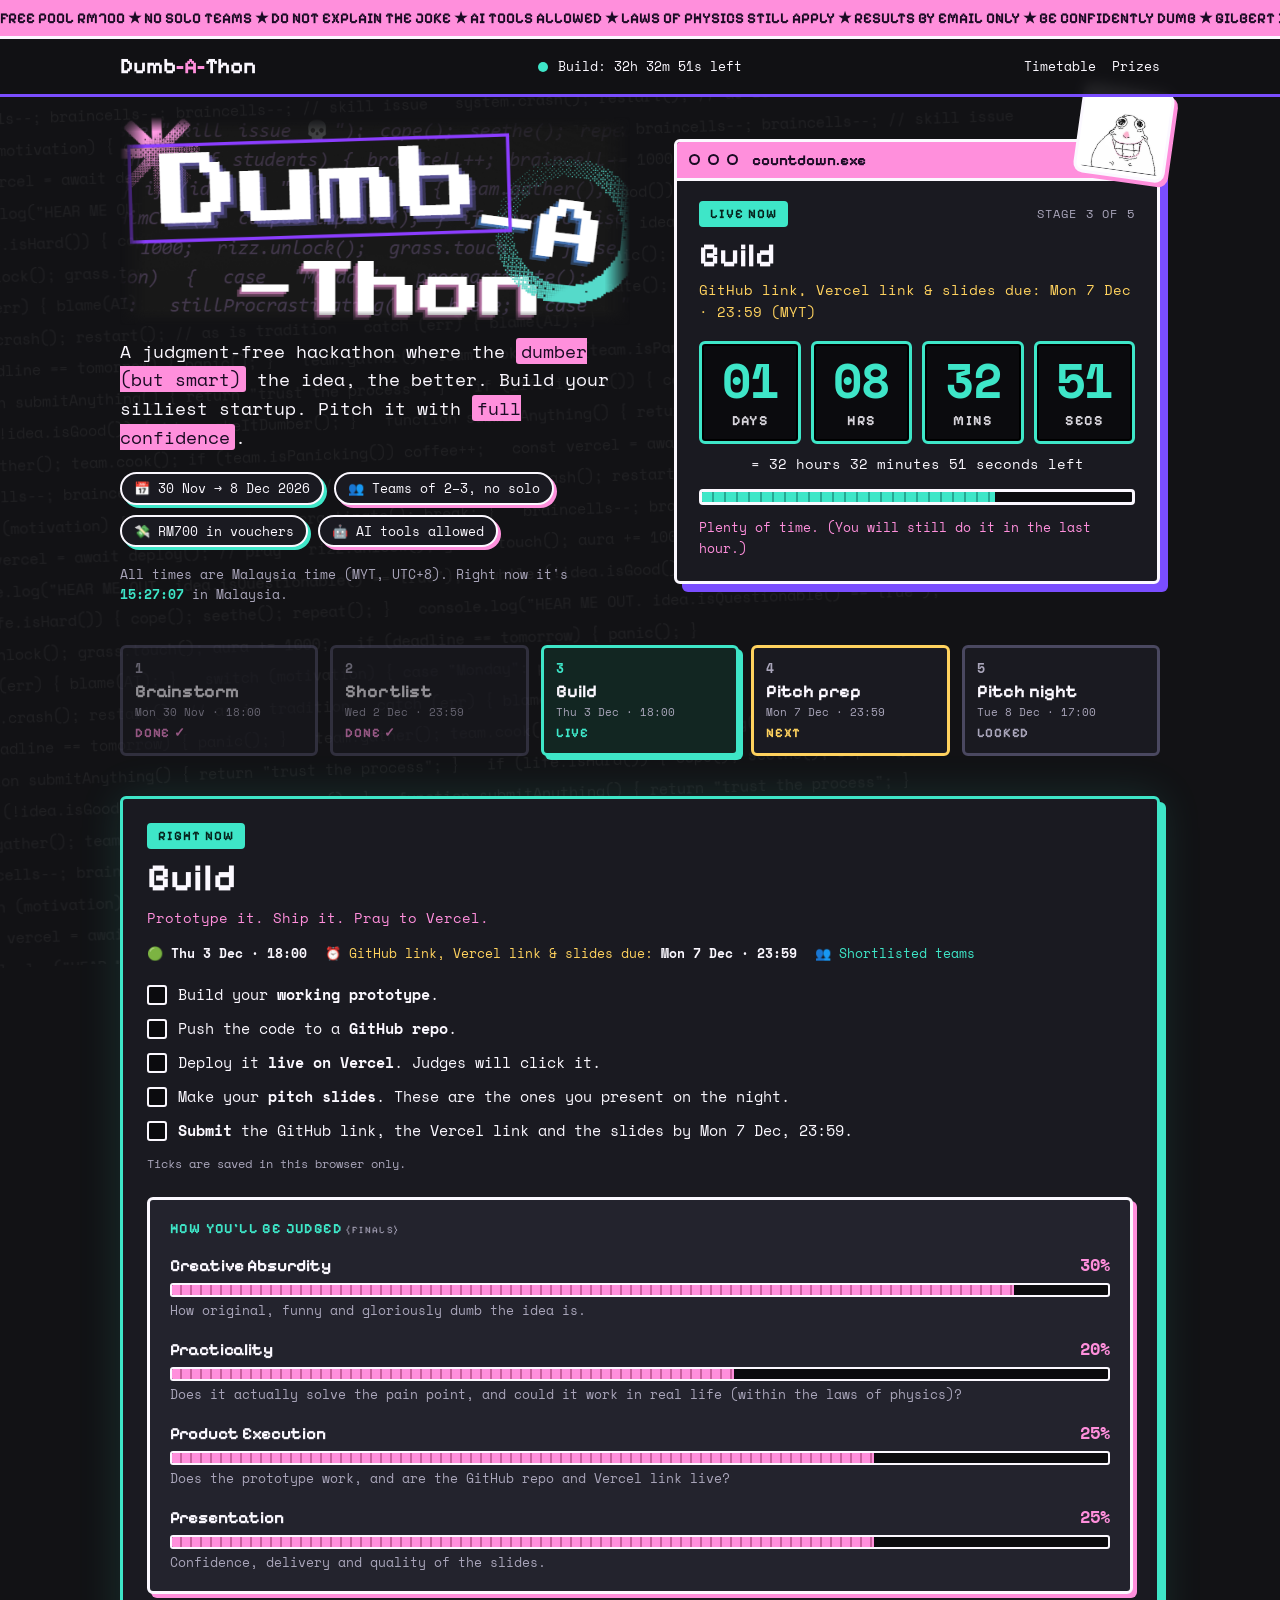
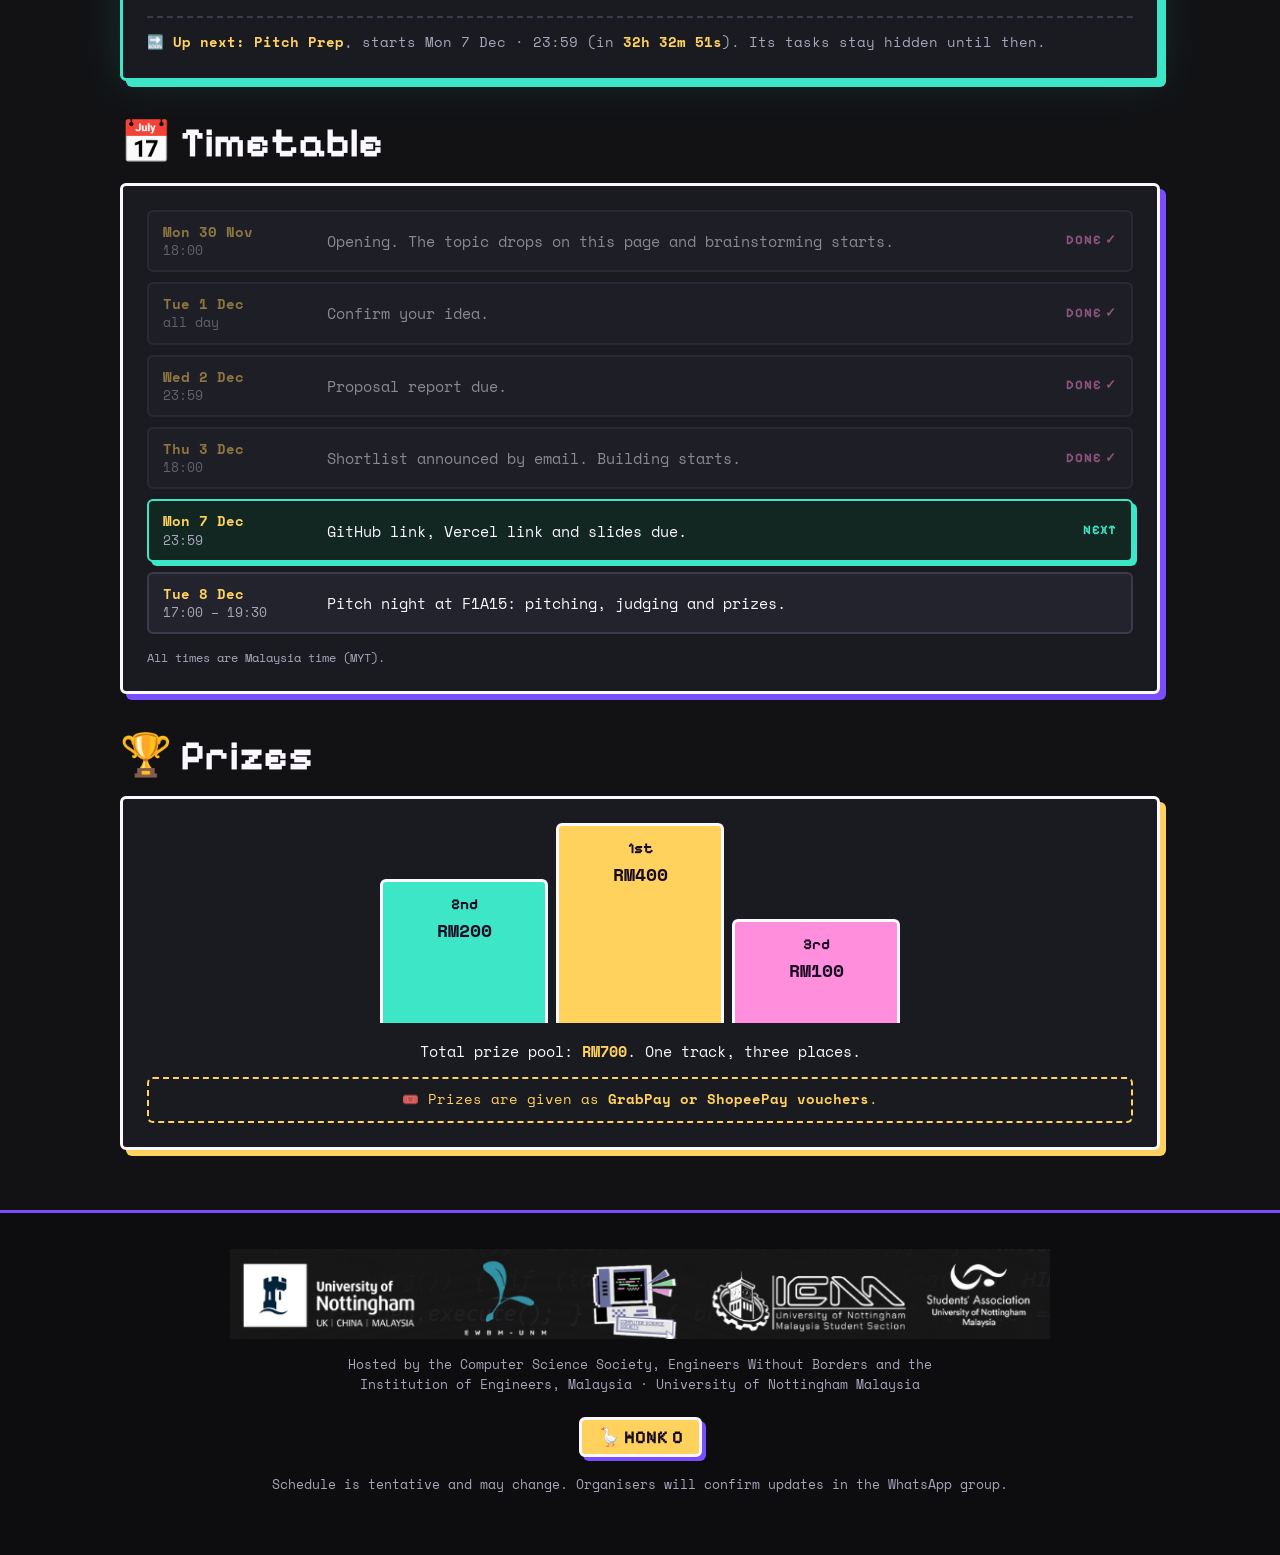
==== commit 237ba31a: "Prizes are GrabPay or ShopeePay vouchers Co-Authored-By: Claude Sonnet 5.5 <noreply@anthropic.com>" ====
--- a/index.html
+++ b/index.html
@@ -42,7 +42,7 @@
       <ul class="chips">
         <li>📅 30 Nov → 8 Dec 2026</li>
         <li>👥 Teams of 2–3, no solo</li>
-        <li>💸 RM700 prize pool</li>
+        <li>💸 RM700 in vouchers</li>
         <li>🤖 AI tools allowed</li>
       </ul>
       <p class="tz">All times are Malaysia time (MYT, UTC+8). Right now it's <b id="clock">--:--:--</b> in Malaysia.</p>
@@ -104,6 +104,7 @@
         <div class="pod p3"><span>3rd</span><b>RM100</b></div>
       </div>
       <p class="total-prize">Total prize pool: <b>RM700</b>. One track, three places.</p>
+      <p class="callout">🎟️ Prizes are given as <b>GrabPay or ShopeePay vouchers</b>.</p>
     </div>
   </section>
 </main>
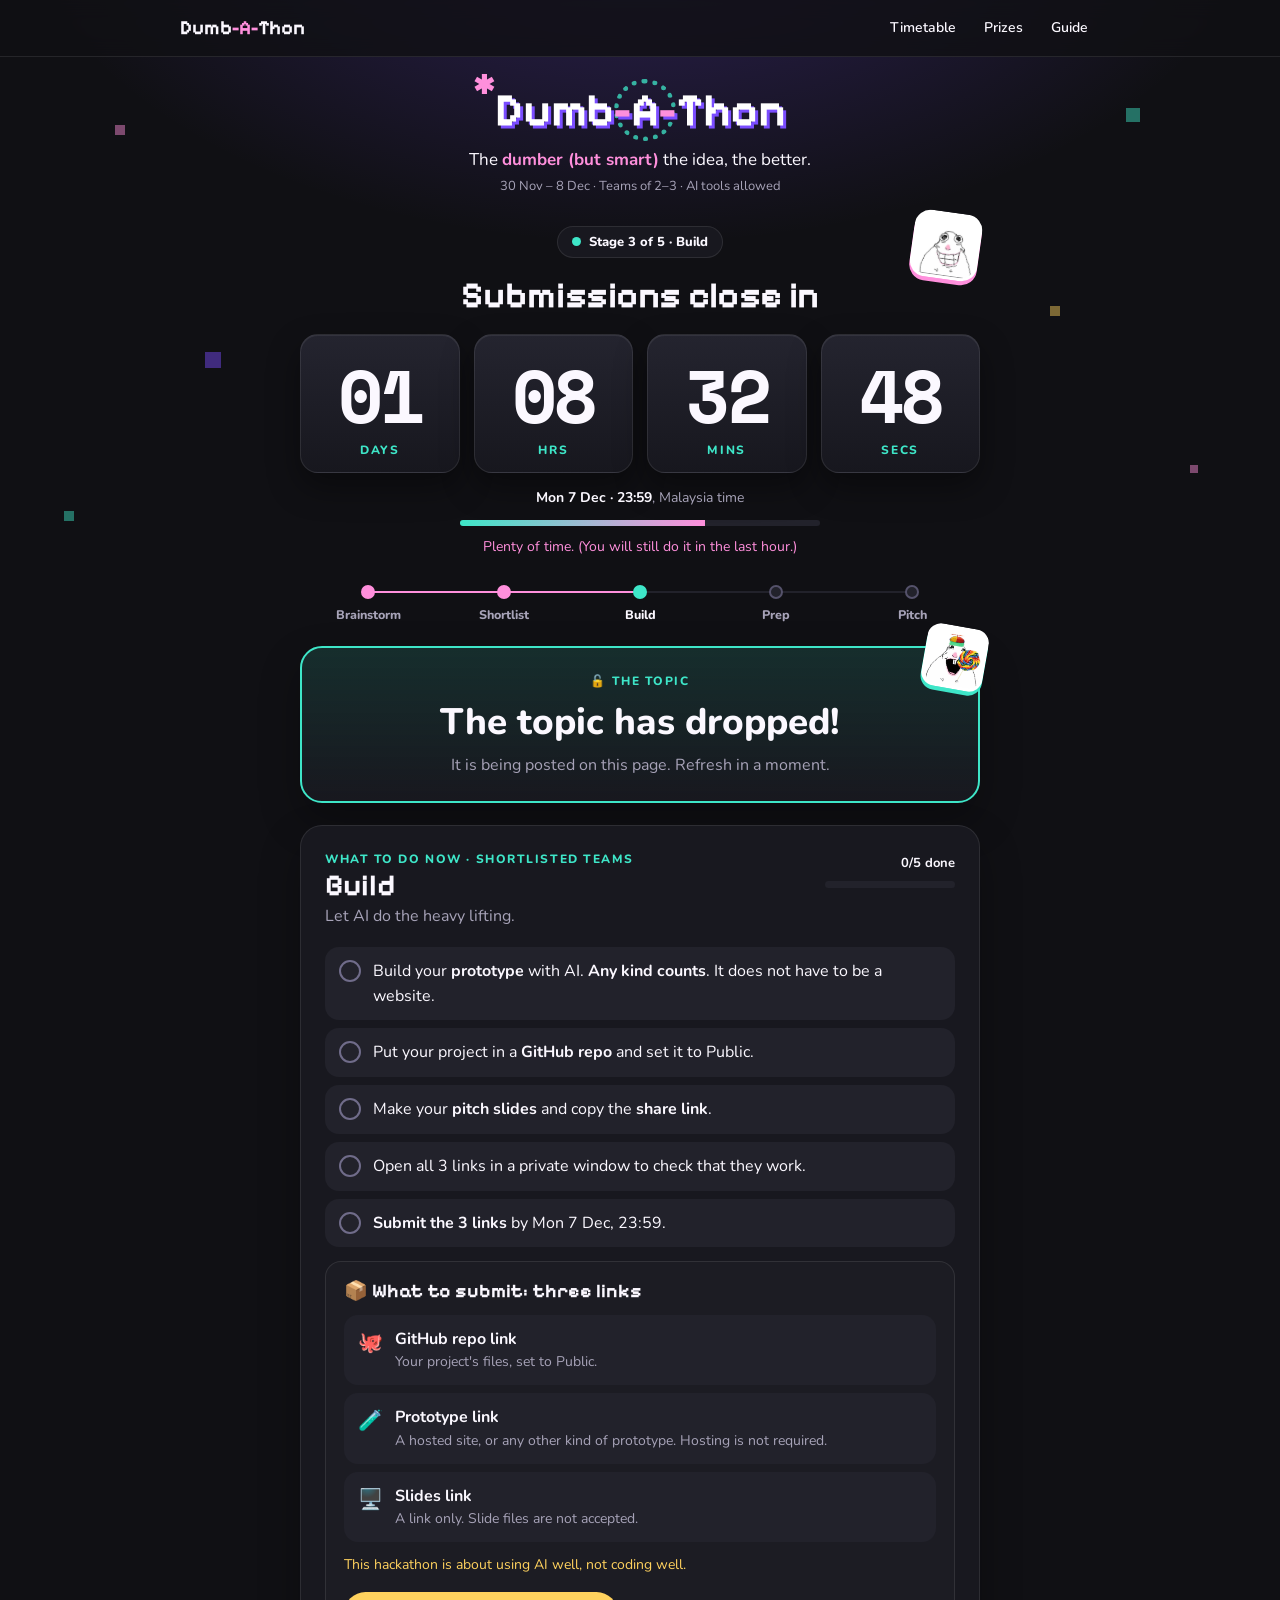
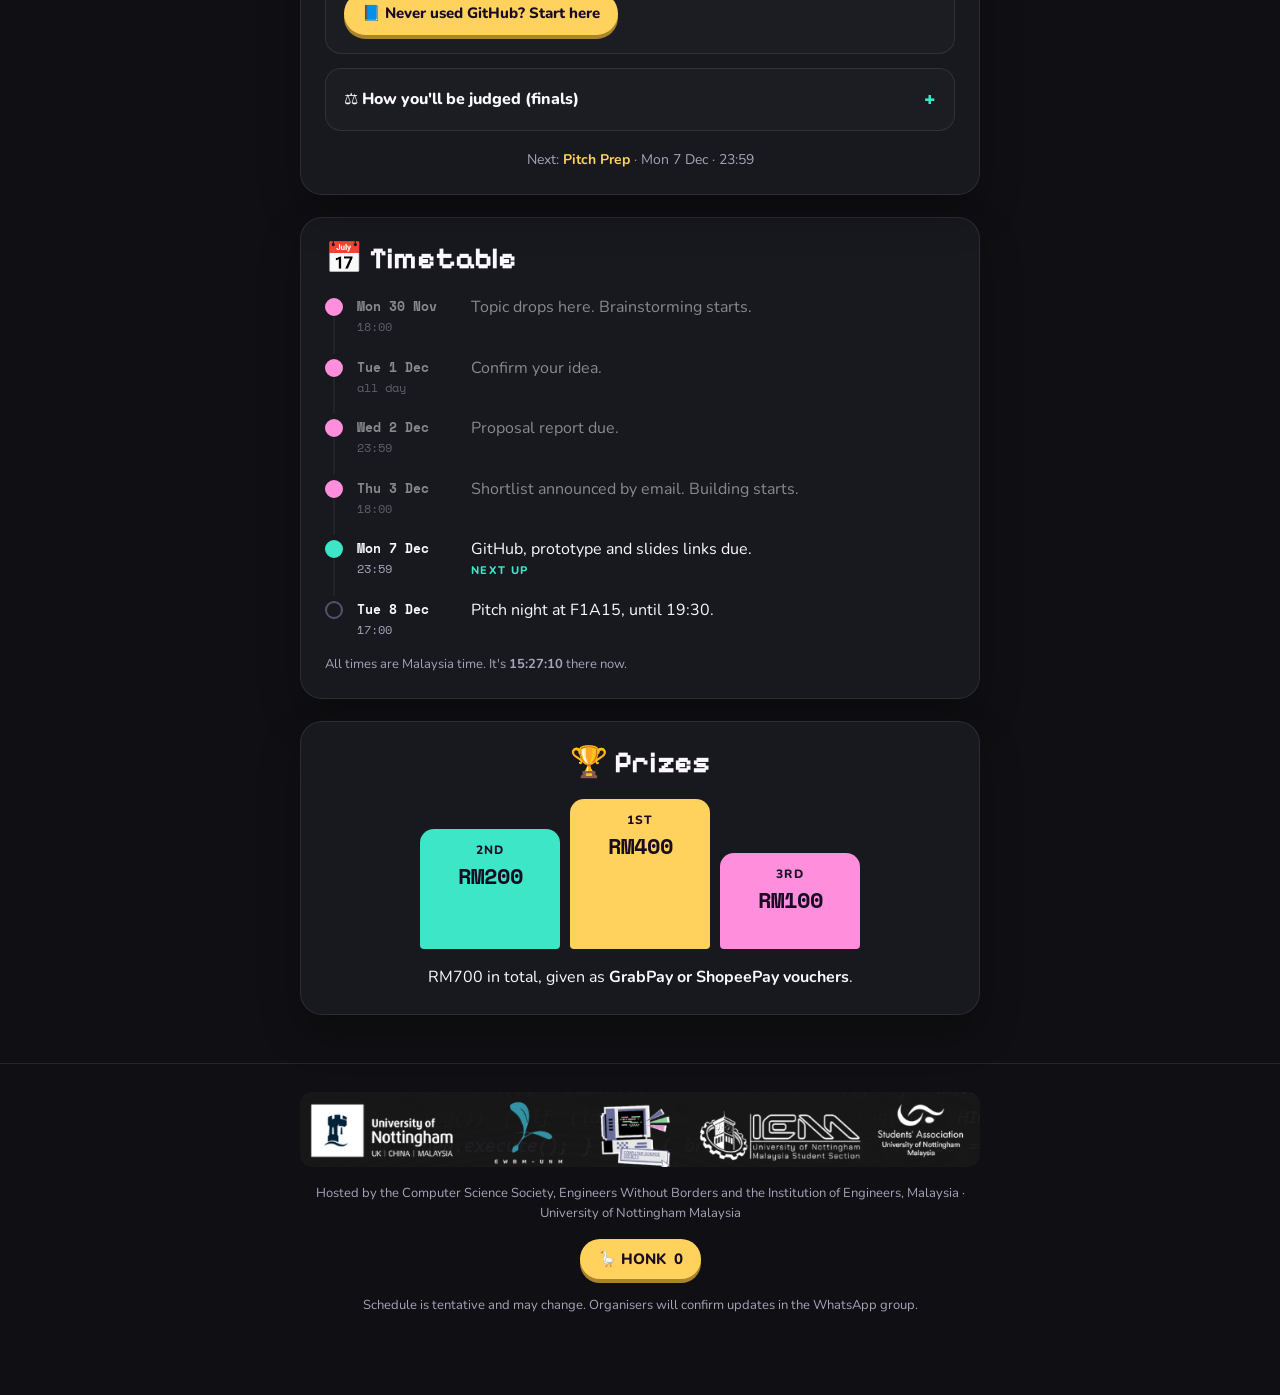
==== commit 0e7d34b5: "Redesign around a centred countdown, add GitHub guide and proposal example Any kind of prototype is " ====
--- a/index.html
+++ b/index.html
@@ -4,118 +4,92 @@
 <meta charset="utf-8">
 <meta name="viewport" content="width=device-width, initial-scale=1">
 <title>Dumb-A-Thon 2026 | Live Tracker</title>
-<meta name="description" content="The official Dumb-A-Thon 2026 tracker: live countdowns and only the info you need right now. 30 Nov to 8 Dec 2026. RM700 prize pool.">
-<meta name="theme-color" content="#121215">
+<meta name="description" content="Dumb-A-Thon 2026 live tracker: the countdown, the topic and what to do right now. 30 Nov to 8 Dec 2026. RM700 in vouchers.">
+<meta name="theme-color" content="#101014">
 <link rel="icon" href="data:image/svg+xml,%3Csvg xmlns='http://www.w3.org/2000/svg' viewBox='0 0 100 100'%3E%3Ctext y='.9em' font-size='90'%3E%F0%9F%AA%BF%3C/text%3E%3C/svg%3E">
 <link rel="preconnect" href="https://fonts.googleapis.com">
 <link rel="preconnect" href="https://fonts.gstatic.com" crossorigin>
-<link href="https://fonts.googleapis.com/css2?family=Pixelify+Sans:wght@400..700&family=Space+Mono:ital,wght@0,400;0,700;1,400&display=swap" rel="stylesheet">
+<link href="https://fonts.googleapis.com/css2?family=Nunito:wght@400;600;800&family=Pixelify+Sans:wght@400..700&family=Space+Mono:wght@400;700&display=swap" rel="stylesheet">
 <link rel="stylesheet" href="style.css">
 </head>
 <body>
 
-<div class="code-bg" id="codeBg" aria-hidden="true"></div>
-
-<div class="ticker" aria-hidden="true"><div class="ticker-track" id="tickerTrack"></div></div>
-
-<header class="topbar">
-  <div class="wrap">
-    <a class="brand" href="#top">Dumb<b>-A-</b>Thon</a>
-    <div class="mini-status" id="miniStatus" aria-live="off">
-      <span class="dot"></span>
-      <span class="mini-text" id="miniText">Loading brain cells…</span>
+<header class="topbar" id="topbar">
+  <div class="bar-inner">
+    <div class="brand-slot">
+      <a class="brand" href="#top">Dumb<b>-A-</b>Thon</a>
+      <a class="mini" id="mini" href="#top" tabindex="-1"></a>
     </div>
     <nav class="nav" aria-label="Sections">
       <a href="#timetable">Timetable</a>
       <a href="#prizes">Prizes</a>
+      <a href="guide.html">Guide</a>
     </nav>
   </div>
 </header>
 
-<main id="top">
+<main class="wrap" id="top">
 
-  <!-- HERO: logo + the live countdown -->
-  <section class="wrap hero">
-    <div class="hero-copy">
-      <div class="logo"><img src="assets/logo.png" alt="Dumb-A-Thon" width="855" height="318" onerror="this.parentNode.classList.add('fallback');this.remove()"></div>
-      <p class="tagline">A judgment-free hackathon where the <mark>dumber (but smart)</mark> the idea, the better. Build your silliest startup. Pitch it with <mark>full confidence</mark>.</p>
-      <ul class="chips">
-        <li>📅 30 Nov → 8 Dec 2026</li>
-        <li>👥 Teams of 2–3, no solo</li>
-        <li>💸 RM700 in vouchers</li>
-        <li>🤖 AI tools allowed</li>
-      </ul>
-      <p class="tz">All times are Malaysia time (MYT, UTC+8). Right now it's <b id="clock">--:--:--</b> in Malaysia.</p>
+  <!-- HERO: small logo, then the countdown in the middle -->
+  <section class="hero" id="hero" data-mode="pre">
+    <div class="bits" aria-hidden="true"><i></i><i></i><i></i><i></i><i></i><i></i></div>
+
+    <h1 class="logo">
+      <img src="assets/logo.png" alt="Dumb-A-Thon" onerror="this.parentNode.classList.add('text');this.remove()">
+      <span class="wordmark">Dumb<em>-</em><span class="a">A</span><em>-</em>Thon</span>
+    </h1>
+    <p class="tagline">The <b>dumber (but smart)</b> the idea, the better.</p>
+    <p class="facts">30 Nov – 8 Dec · Teams of 2–3 · AI tools allowed</p>
+
+    <div class="countdown" id="countdown">
+      <img class="mascot" src="assets/blob-grin.png" alt="">
+      <p class="pill"><i></i><span id="pillText">Loading…</span></p>
+      <h2 class="count-label" id="countLabel">Loading brain cells…</h2>
+      <div class="timer" id="timer" role="timer">
+        <div class="unit"><b id="dD">00</b><span>days</span></div>
+        <div class="unit"><b id="dH">00</b><span>hrs</span></div>
+        <div class="unit"><b id="dM">00</b><span>mins</span></div>
+        <div class="unit"><b id="dS">00</b><span>secs</span></div>
+      </div>
+      <p class="when" id="when"></p>
+      <div class="stagebar" id="stageBar" hidden aria-hidden="true"><i id="stageFill"></i></div>
+      <p class="quip" id="quip"></p>
     </div>
 
-    <div class="hero-panel">
-      <img class="sticker hero-sticker" src="assets/blob-grin.png" alt="" width="96" height="95">
-      <div class="win" id="panel" role="timer" aria-label="Countdown to the next deadline">
-        <div class="win-bar"><i></i><i></i><i></i><span id="winTitle">countdown.exe</span></div>
-        <div class="win-body">
-          <div class="panel-top">
-            <span class="badge live" id="heroBadge">LIVE NOW</span>
-            <span class="panel-step" id="heroStep">Stage 1 of 5</span>
-          </div>
-          <h2 class="panel-title" id="heroTitle">Brainstorm &amp; Proposal</h2>
-          <p class="panel-target" id="heroTarget">Proposal report due Wed 2 Dec · 23:59</p>
-
-          <div class="digits">
-            <div class="digit"><b id="dD">00</b><span>days</span></div>
-            <div class="digit"><b id="dH">00</b><span>hrs</span></div>
-            <div class="digit"><b id="dM">00</b><span>mins</span></div>
-            <div class="digit"><b id="dS">00</b><span>secs</span></div>
-          </div>
-          <p class="total" id="heroTotal">= 0 hours 0 minutes left</p>
-
-          <div class="bar" aria-hidden="true"><i id="heroBar"></i></div>
-          <p class="quip" id="heroQuip">…</p>
-        </div>
-      </div>
-    </div>
+    <ol class="steps" id="steps" aria-label="Stages"></ol>
   </section>
 
-  <!-- TIMELINE: one line per stage, no details -->
-  <section class="wrap" aria-label="Timeline">
-    <ol class="track" id="track"></ol>
+  <!-- THE TOPIC -->
+  <section class="card topic locked" id="topicCard" aria-live="polite">
+    <img class="sticker" src="assets/blob-lollipop.png" alt="">
+    <div id="topicBody"></div>
   </section>
 
-  <!-- RIGHT NOW: only what applies to the current stage is rendered here -->
-  <section class="wrap" id="now" aria-live="polite">
-    <div id="nowCard"></div>
+  <!-- WHAT TO DO NOW: only the current stage is rendered here -->
+  <section id="todo" aria-label="What to do now"></section>
+
+  <section class="card" id="timetable">
+    <h2>📅 Timetable</h2>
+    <ol class="tt" id="ttList"></ol>
+    <p class="muted small">All times are Malaysia time. It's <b id="clock">--:--:--</b> there now.</p>
   </section>
 
-  <!-- TIMETABLE: the whole flow -->
-  <section class="wrap" id="timetable">
-    <h2 class="sec-title">📅 Timetable</h2>
-    <div class="card">
-      <ol class="tt" id="ttList"></ol>
-      <p class="tt-note">All times are Malaysia time (MYT).</p>
+  <section class="card prizes" id="prizes">
+    <h2>🏆 Prizes</h2>
+    <div class="podium" role="img" aria-label="Prizes: 1st RM400, 2nd RM200, 3rd RM100">
+      <div class="pod p2"><span>2nd</span><b>RM200</b></div>
+      <div class="pod p1"><span>1st</span><b>RM400</b></div>
+      <div class="pod p3"><span>3rd</span><b>RM100</b></div>
     </div>
-  </section>
-
-  <!-- PRIZES -->
-  <section class="wrap" id="prizes">
-    <h2 class="sec-title">🏆 Prizes</h2>
-    <div class="card prize-card">
-      <div class="podium" role="img" aria-label="Prizes: 1st RM400, 2nd RM200, 3rd RM100">
-        <div class="pod p2"><span>2nd</span><b>RM200</b></div>
-        <div class="pod p1"><span>1st</span><b>RM400</b></div>
-        <div class="pod p3"><span>3rd</span><b>RM100</b></div>
-      </div>
-      <p class="total-prize">Total prize pool: <b>RM700</b>. One track, three places.</p>
-      <p class="callout">🎟️ Prizes are given as <b>GrabPay or ShopeePay vouchers</b>.</p>
-    </div>
+    <p>RM700 in total, given as <b>GrabPay or ShopeePay vouchers</b>.</p>
   </section>
 </main>
 
 <footer class="footer">
   <div class="wrap">
     <div class="partners" role="img" aria-label="University of Nottingham Malaysia, Engineers Without Borders, Computer Science Society, Institution of Engineers Malaysia, Students' Association"></div>
-    <p class="foot-line">Hosted by the Computer Science Society, Engineers Without Borders and the Institution of Engineers, Malaysia · University of Nottingham Malaysia</p>
-    <div class="foot-tools">
-      <button class="btn" id="honkBtn" type="button">🪿 HONK <span id="honkCount">0</span></button>
-    </div>
+    <p class="muted small">Hosted by the Computer Science Society, Engineers Without Borders and the Institution of Engineers, Malaysia · University of Nottingham Malaysia</p>
+    <button class="btn" id="honkBtn" type="button">🪿 HONK <span id="honkCount">0</span></button>
     <p class="muted small">Schedule is tentative and may change. Organisers will confirm updates in the WhatsApp group.</p>
   </div>
 </footer>
--- a/style.css
+++ b/style.css
@@ -1,352 +1,301 @@
+/* Dumb-A-Thon: minimal, centred layout. Shared by index.html and guide.html. */
 :root {
-  --bg: #121215;
-  --panel: #1a1a21;
-  --panel2: #23232d;
+  --bg: #101014;
+  --card: #18181f;
+  --card2: #22222b;
+  --line: rgba(255, 255, 255, .09);
   --ink: #fbf8ff;
-  --muted: #a9a5ba;
+  --muted: #a7a3b8;
   --pink: #ff8fdc;
   --teal: #3ee6c8;
   --purple: #7a4dff;
   --yellow: #ffd25e;
-  --orange: #ff9b3d;
   --red: #ff4d6d;
-  --pix: 'Pixelify Sans', 'Silkscreen', ui-monospace, monospace;
-  --mono: 'Space Mono', ui-monospace, Menlo, Consolas, monospace;
-  /* numbers use the plain mono font: the pixel font made 8 look like 2 */
-  --num: 'Space Mono', ui-monospace, Menlo, Consolas, monospace;
-  --gutter: clamp(16px, 4vw, 40px);
+  --pix: 'Pixelify Sans', ui-monospace, monospace;
+  --body: 'Nunito', system-ui, -apple-system, 'Segoe UI', sans-serif;
+  /* numbers use a plain mono font: the pixel font made 8 look like 2 */
+  --num: 'Space Mono', ui-monospace, Consolas, monospace;
   color-scheme: dark;
 }
 
 *, *::before, *::after { box-sizing: border-box; }
 [hidden] { display: none !important; }
-html { scroll-behavior: smooth; -webkit-text-size-adjust: 100%; scroll-padding-top: 70px; }
+html { scroll-behavior: smooth; -webkit-text-size-adjust: 100%; scroll-padding-top: 72px; }
 body {
   margin: 0;
-  background: var(--bg);
+  background: var(--bg) radial-gradient(900px 520px at 50% -120px, rgba(122, 77, 255, .3), transparent 70%) no-repeat;
   color: var(--ink);
-  font-family: var(--mono);
-  font-size: 15px;
-  line-height: 1.6;
+  font-family: var(--body);
+  font-size: 16px;
+  line-height: 1.55;
   overflow-x: hidden;
 }
 img { max-width: 100%; display: block; }
 a { color: var(--teal); }
-h1, h2, h3, h4 { font-family: var(--pix); line-height: 1.1; margin: 0; font-weight: 700; }
-h2 { font-size: clamp(1.7rem, 4.5vw, 2.6rem); }
+h1, h2, h3 { font-family: var(--pix); line-height: 1.15; margin: 0; font-weight: 700; }
+h2 { font-size: clamp(1.5rem, 5vw, 1.9rem); }
+h3 { font-size: 1.2rem; }
 p { margin: 0; }
-mark { background: var(--pink); color: #1a0b24; padding: 0 .3em; border-radius: 3px; }
-small { font-size: .7em; font-weight: 400; color: var(--muted); }
 .muted { color: var(--muted); }
-.small { font-size: 12.5px; }
-
-.wrap { max-width: 1120px; margin-inline: auto; padding-inline: var(--gutter); }
-section.wrap { padding-block: 20px; }
-
-/* ---------- decorative code background ---------- */
-.code-bg {
-  position: fixed; inset: -5%;
-  z-index: 0; pointer-events: none; user-select: none;
-  overflow: hidden;
-  font-size: 15px; line-height: 2.1;
-  color: #fff; opacity: .055;
-  white-space: pre;
-  transform: rotate(-2deg);
-}
-.ticker, .topbar, main, .footer { position: relative; z-index: 1; }
-
-/* ---------- ticker ---------- */
-.ticker {
-  background: var(--pink); color: #1a0b24;
-  font-family: var(--pix); font-weight: 700; font-size: 15px;
-  border-bottom: 3px solid var(--ink);
-  overflow: hidden; white-space: nowrap;
-}
-.ticker-track { display: inline-block; padding: 6px 0; animation: marq 45s linear infinite; }
-@keyframes marq { to { transform: translateX(-50%); } }
+.small { font-size: 13px; }
+.wrap { max-width: 720px; margin-inline: auto; padding-inline: 20px; }
+:focus-visible { outline: 3px solid var(--yellow); outline-offset: 3px; }
 
 /* ---------- top bar ---------- */
 .topbar {
   position: sticky; top: 0; z-index: 50;
-  background: rgba(18, 18, 21, .93);
-  backdrop-filter: blur(6px);
-  border-bottom: 3px solid var(--purple);
-}
-.topbar .wrap { display: flex; align-items: center; justify-content: space-between; gap: 16px; padding-block: 10px; }
-.brand { font-family: var(--pix); font-weight: 700; font-size: 22px; color: var(--ink); text-decoration: none; white-space: nowrap; }
+  background: rgba(16, 16, 20, .82); backdrop-filter: blur(10px);
+  border-bottom: 1px solid var(--line);
+}
+.bar-inner { max-width: 960px; margin-inline: auto; padding-inline: 20px; height: 56px; display: flex; align-items: center; gap: 12px; }
+.brand-slot { position: relative; flex: 1; min-width: 0; height: 100%; overflow: hidden; }
+.brand, .mini {
+  position: absolute; left: 0; right: 0; top: 50%; text-decoration: none; color: var(--ink);
+  white-space: nowrap; overflow: hidden; text-overflow: ellipsis;
+  transition: transform .25s, opacity .25s;
+}
+.brand { transform: translateY(-50%); font-family: var(--pix); font-weight: 700; font-size: 20px; }
 .brand b { color: var(--pink); }
-.mini-status { display: flex; align-items: center; gap: 10px; font-size: 13px; min-width: 0; justify-content: flex-end; }
-.mini-text { overflow: hidden; text-overflow: ellipsis; white-space: nowrap; font-variant-numeric: tabular-nums; }
-.dot { flex: none; width: 10px; height: 10px; border-radius: 50%; background: var(--teal); animation: pulse 1.2s infinite; }
-.mini-status.panic .dot { background: var(--red); }
-.mini-status.idle .dot { background: var(--yellow); animation: none; }
-@keyframes pulse { 50% { transform: scale(.55); opacity: .5; } }
+.mini { transform: translateY(40%); opacity: 0; pointer-events: none; font-family: var(--num); font-weight: 700; font-size: 13px; color: var(--teal); font-variant-numeric: tabular-nums; }
+.topbar.scrolled .brand { transform: translateY(-170%); opacity: 0; pointer-events: none; }
+.topbar.scrolled .mini { transform: translateY(-50%); opacity: 1; pointer-events: auto; }
+.nav { display: flex; gap: 4px; }
+.nav a { color: var(--ink); text-decoration: none; font-size: 14px; font-weight: 600; padding: 6px 12px; border-radius: 99px; transition: background .2s; }
+.nav a:hover { background: var(--card2); }
 
 /* ---------- hero ---------- */
-.hero { display: grid; grid-template-columns: 1.05fr 1fr; gap: 44px; align-items: center; padding-block: 40px 16px; }
-.logo {
-  width: min(100%, 560px);
-  -webkit-mask-image: linear-gradient(90deg, transparent, #000 5%, #000 95%, transparent), linear-gradient(180deg, transparent, #000 7%, #000 93%, transparent);
-  -webkit-mask-composite: source-in;
-  mask-image: linear-gradient(90deg, transparent, #000 5%, #000 95%, transparent), linear-gradient(180deg, transparent, #000 7%, #000 93%, transparent);
-  mask-composite: intersect;
-}
-.logo img { width: 100%; height: auto; }
-/* shown only if assets/logo.png is missing: crops the logo out of the old banner */
-.logo.fallback {
-  aspect-ratio: 615 / 250;
-  background: url(assets/logo-banner.png) 40.7% 52.4% / 135.9% auto no-repeat;
-  background-color: var(--bg);
-}
-.tagline { margin-top: 12px; font-size: clamp(15px, 2.4vw, 18px); max-width: 34em; }
-.chips { list-style: none; margin: 20px 0 0; padding: 0; display: flex; flex-wrap: wrap; gap: 10px; }
-.chips li { border: 2px solid var(--ink); background: var(--panel); padding: 4px 12px; border-radius: 99px; font-size: 13px; }
-.chips li:nth-child(odd) { box-shadow: 3px 3px 0 var(--teal); }
-.chips li:nth-child(even) { box-shadow: 3px 3px 0 var(--pink); }
-.tz { margin-top: 18px; font-size: 12.5px; color: var(--muted); }
-.tz b { color: var(--teal); font-family: var(--num); font-variant-numeric: tabular-nums; }
-
-.hero-panel { position: relative; }
-.sticker {
-  background: #fff; border: 3px solid var(--ink); border-radius: 10px; padding: 4px;
-  box-shadow: 4px 4px 0 var(--pink);
-  object-fit: contain;
-}
-.hero-sticker { position: absolute; right: -10px; top: -52px; width: 92px; height: auto; transform: rotate(8deg); z-index: 3; }
-
-/* retro window */
-.win { border: 3px solid var(--ink); background: var(--panel); box-shadow: 8px 8px 0 var(--purple); border-radius: 6px; overflow: hidden; }
-.win-bar {
-  display: flex; align-items: center; gap: 8px;
-  background: var(--pink); color: #1a0b24;
-  padding: 6px 12px; border-bottom: 3px solid var(--ink);
-  font-family: var(--pix); font-weight: 700; font-size: 15px;
-}
-.win-bar i { width: 11px; height: 11px; border: 2px solid #1a0b24; border-radius: 50%; display: inline-block; }
-.win-bar span { margin-left: 6px; }
-.win-body { padding: 20px 22px 22px; }
-.panel-top { display: flex; align-items: center; justify-content: space-between; gap: 10px; margin-bottom: 10px; }
-.panel-step { font-size: 12px; color: var(--muted); text-transform: uppercase; letter-spacing: .1em; }
-.panel-title { font-size: clamp(1.5rem, 4vw, 2.1rem); }
-.panel-target { margin-top: 6px; color: var(--yellow); font-size: 13.5px; }
-
-.digits { display: grid; grid-template-columns: repeat(4, 1fr); gap: 10px; margin: 18px 0 10px; }
-.digit {
-  background: #0b0b0e; border: 3px solid var(--teal); border-radius: 6px;
-  text-align: center; padding: 12px 2px 8px;
-  box-shadow: inset 0 0 0 2px #000;
-}
-.digit b {
-  display: block; font-family: var(--num); font-weight: 700;
-  font-size: clamp(1.9rem, 6vw, 3rem); line-height: 1; letter-spacing: -.02em;
-  color: var(--teal); font-variant-numeric: tabular-nums;
-}
-.digit span { display: block; margin-top: 6px; font-family: var(--pix); font-weight: 700; font-size: 14px; text-transform: uppercase; letter-spacing: .1em; color: var(--ink); opacity: .85; }
-.total { text-align: center; font-size: 13.5px; margin-bottom: 14px; font-variant-numeric: tabular-nums; }
-.quip { margin-top: 12px; font-size: 13px; color: var(--pink); min-height: 2.7em; }
-
-.win.panic { border-color: var(--red); box-shadow: 8px 8px 0 var(--red); animation: shake .35s infinite; }
-.win.panic .digit { border-color: var(--red); }
-.win.panic .digit b { color: var(--red); }
-.win.panic .win-bar { background: var(--red); color: #fff; }
-.win.panic .win-bar i { border-color: #fff; }
-.win.warn .digit { border-color: var(--yellow); }
-.win.warn .digit b { color: var(--yellow); }
-@keyframes shake {
-  0%, 100% { transform: translate(0, 0); }
-  25% { transform: translate(-2px, 1px); }
-  50% { transform: translate(2px, -1px); }
-  75% { transform: translate(-1px, -2px); }
-}
-
-/* bars */
-.bar { height: 16px; border: 3px solid var(--ink); border-radius: 4px; background: #0b0b0e; overflow: hidden; }
-.bar > i {
-  display: block; height: 100%; width: 0;
-  background: repeating-linear-gradient(90deg, var(--teal) 0 10px, #26a893 10px 12px);
-  transition: width .6s ease;
-}
-.win.panic .bar > i { background: repeating-linear-gradient(90deg, var(--red) 0 10px, #a82b43 10px 12px); }
-
-/* ---------- badges ---------- */
-.badge {
-  display: inline-block; font-family: var(--pix); font-weight: 700; font-size: 13px;
-  letter-spacing: .08em; text-transform: uppercase;
-  padding: 1px 9px; border: 2px solid currentColor; border-radius: 4px;
-}
-.badge.live { color: #06231d; background: var(--teal); border-color: var(--teal); animation: blink 1.4s steps(2, jump-none) infinite; }
-.badge.done { color: var(--pink); }
-.badge.idle { color: var(--yellow); }
-@keyframes blink { 50% { opacity: .55; } }
-
-/* ---------- timeline strip ---------- */
-.track { list-style: none; margin: 0; padding: 0; display: grid; grid-template-columns: repeat(5, 1fr); gap: 12px; }
-.trk {
-  border: 3px solid #4a4860; background: var(--panel); border-radius: 6px;
-  padding: 10px 12px 9px; display: grid; gap: 3px; min-width: 0; align-content: start;
-}
-.trk .n { font-family: var(--num); font-weight: 700; font-size: 13px; color: var(--muted); }
-.trk b { font-family: var(--pix); font-size: 18px; line-height: 1.1; }
-.trk small { font-size: 11px; color: var(--muted); line-height: 1.35; }
-.trk em { font-style: normal; font-family: var(--pix); font-weight: 700; font-size: 13px; letter-spacing: .06em; color: var(--muted); }
-.trk.live { border-color: var(--teal); background: #122622; box-shadow: 4px 4px 0 var(--teal); }
-.trk.live em, .trk.live .n { color: var(--teal); }
-.trk.done { opacity: .55; }
-.trk.done em { color: var(--pink); }
-.trk.next { border-color: var(--yellow); }
-.trk.next em { color: var(--yellow); }
+.hero { position: relative; text-align: center; padding-top: 30px; isolation: isolate; }
+.logo { position: relative; display: inline-block; isolation: isolate; font-size: inherit; }
+.logo img { width: min(240px, 62vw); height: auto; margin: 0 auto; border-radius: 14px; }
+.wordmark { display: none; }
+.logo.text .wordmark {
+  display: inline-block; font-family: var(--pix); font-weight: 700; line-height: 1;
+  font-size: clamp(2rem, 8vw, 2.9rem); color: #fff; text-shadow: 3px 3px 0 var(--purple); white-space: nowrap;
+}
+.logo.text::before {
+  content: '✱'; position: absolute; left: -22px; top: -14px;
+  color: var(--pink); font-size: 26px; line-height: 1; animation: spin 10s linear infinite;
+}
+.wordmark em { font-style: normal; color: var(--pink); }
+.wordmark .a { position: relative; display: inline-block; }
+.wordmark .a::before {
+  content: ''; position: absolute; left: 50%; top: 50%; z-index: -1;
+  width: 62px; height: 62px; margin: -31px 0 0 -31px; border-radius: 50%;
+  border: 5px dotted var(--teal); opacity: .75; animation: spin 18s linear infinite;
+}
+@keyframes spin { to { transform: rotate(360deg); } }
+.tagline { margin-top: 14px; font-size: 17px; }
+.tagline b { color: var(--pink); }
+.facts { font-size: 13px; color: var(--muted); margin-top: 2px; }
+
+/* drifting pixel bits behind the hero */
+.bits { position: absolute; inset: 0 calc(50% - 50vw); z-index: -1; pointer-events: none; overflow: hidden; }
+.bits i { position: absolute; width: 10px; height: 10px; opacity: .45; animation: drift 9s ease-in-out infinite; }
+.bits i:nth-child(1) { left: 9%; top: 12%; background: var(--pink); }
+.bits i:nth-child(2) { left: 88%; top: 9%; background: var(--teal); width: 14px; height: 14px; animation-delay: -2s; }
+.bits i:nth-child(3) { left: 16%; top: 52%; background: var(--purple); width: 16px; height: 16px; animation-delay: -4s; }
+.bits i:nth-child(4) { left: 82%; top: 44%; background: var(--yellow); animation-delay: -6s; }
+.bits i:nth-child(5) { left: 5%; top: 80%; background: var(--teal); animation-delay: -3s; }
+.bits i:nth-child(6) { left: 93%; top: 72%; background: var(--pink); width: 8px; height: 8px; animation-delay: -5s; }
+@keyframes drift { 50% { transform: translateY(-22px) rotate(90deg); } }
+
+/* ---------- countdown: the centre of the page ---------- */
+.countdown { position: relative; margin-top: 30px; }
+.mascot {
+  position: absolute; right: 0; top: -14px; width: 68px; height: auto;
+  background: #fff; border-radius: 16px; padding: 3px; box-shadow: 0 4px 0 var(--pink);
+  transform: rotate(8deg); animation: bob 3.2s ease-in-out infinite;
+}
+@keyframes bob { 50% { transform: rotate(-4deg) translateY(-8px); } }
+.pill {
+  display: inline-flex; align-items: center; gap: 8px; max-width: calc(100% - 150px);
+  background: var(--card); border: 1px solid var(--line); border-radius: 99px;
+  padding: 5px 14px; font-size: 13px; font-weight: 800;
+}
+.pill i { flex: none; width: 9px; height: 9px; border-radius: 50%; background: var(--yellow); }
+.hero[data-mode=live] .pill i { background: var(--teal); animation: ping 1.6s infinite; }
+.hero[data-mode=post] .pill i { background: var(--pink); }
+@keyframes ping { 0% { box-shadow: 0 0 0 0 rgba(62, 230, 200, .7); } 100% { box-shadow: 0 0 0 9px rgba(62, 230, 200, 0); } }
+.count-label { margin-top: 16px; font-size: clamp(1.6rem, 6vw, 2.3rem); }
+.timer { display: grid; grid-template-columns: repeat(4, minmax(0, 1fr)); gap: clamp(6px, 2vw, 14px); margin: 18px 0 14px; }
+.unit {
+  background: linear-gradient(180deg, #24242f, #17171e);
+  border: 1px solid var(--line); border-radius: 18px; overflow: hidden;
+  padding: clamp(14px, 3.5vw, 24px) 2px 12px;
+  box-shadow: 0 14px 32px rgba(0, 0, 0, .38), inset 0 1px 0 rgba(255, 255, 255, .07);
+}
+.unit b {
+  display: block; font-family: var(--num); font-weight: 700; line-height: 1;
+  font-size: clamp(2.2rem, 11vw, 4.6rem); letter-spacing: -.05em; font-variant-numeric: tabular-nums;
+}
+.unit b.roll { animation: roll .35s ease-out; }
+@keyframes roll { from { transform: translateY(-38%); opacity: 0; } }
+.unit span { display: block; margin-top: 8px; font-size: 12px; font-weight: 800; text-transform: uppercase; letter-spacing: .14em; color: var(--teal); }
+.when { color: var(--muted); font-size: 14px; }
+.when b { color: var(--ink); }
+.stagebar { height: 6px; background: var(--card2); border-radius: 99px; overflow: hidden; max-width: 360px; margin: 12px auto 0; }
+.stagebar i { display: block; height: 100%; width: 0; background: linear-gradient(90deg, var(--teal), var(--pink)); transition: width .6s; }
+.quip { margin-top: 10px; font-size: 14px; color: var(--pink); min-height: 1.6em; }
+
+.hero.warn .unit b { color: var(--yellow); }
+.hero.panic .unit { border-color: var(--red); }
+.hero.panic .unit b, .hero.panic .quip { color: var(--red); }
+.hero.panic .unit span { color: var(--red); }
+.hero.panic .timer { animation: shake .35s infinite; }
+@keyframes shake { 0%, 100% { transform: translate(0, 0); } 25% { transform: translate(-2px, 1px); } 50% { transform: translate(2px, -1px); } 75% { transform: translate(-1px, -2px); } }
+
+/* ---------- 5-dot stepper ---------- */
+.steps { list-style: none; display: grid; grid-template-columns: repeat(5, minmax(0, 1fr)); margin: 26px 0 0; padding: 0; }
+.steps li { position: relative; font-size: 12.5px; font-weight: 800; color: var(--muted); }
+.steps li::before { content: ''; position: absolute; top: 6px; left: -50%; width: 100%; height: 2px; background: var(--card2); }
+.steps li:first-child::before { display: none; }
+.steps i { position: relative; z-index: 1; display: block; width: 14px; height: 14px; margin: 0 auto 6px; border-radius: 50%; background: var(--card2); border: 2px solid #55526b; }
+.steps li.done i { background: var(--pink); border-color: var(--pink); }
+.steps li.done::before, .steps li.live::before { background: var(--pink); }
+.steps li.live { color: var(--ink); }
+.steps li.live i { background: var(--teal); border-color: var(--teal); animation: ping 1.6s infinite; }
 
 /* ---------- cards ---------- */
-.card { border: 3px solid var(--ink); background: var(--panel); box-shadow: 6px 6px 0 var(--purple); padding: 24px; border-radius: 6px; }
-.eyebrow { font-family: var(--pix); font-weight: 700; text-transform: uppercase; letter-spacing: .1em; font-size: 14px; color: var(--teal); margin-bottom: 10px; }
-
-/* "right now" card */
-.now-card { border-color: var(--teal); box-shadow: 6px 6px 0 var(--teal), 0 0 44px rgba(62, 230, 200, .14); }
-.now-card.is-pre { border-color: var(--yellow); box-shadow: 6px 6px 0 var(--yellow); }
-.now-card.is-post { border-color: var(--pink); box-shadow: 6px 6px 0 var(--pink); }
-.now-head { display: flex; flex-direction: column; gap: 8px; align-items: flex-start; }
-.now-head h2 { font-size: clamp(1.7rem, 4.5vw, 2.4rem); }
-.stage-tag { color: var(--pink); font-size: 13.5px; }
-.when { margin-top: 14px; display: flex; flex-wrap: wrap; gap: 6px 18px; font-size: 13px; color: var(--muted); }
-.when b { color: var(--ink); font-weight: 700; }
-.deadline { color: var(--yellow); }
-.who { color: var(--teal); }
-
-.tasks { list-style: none; margin: 18px 0 0; padding: 0; display: grid; gap: 10px; }
-.tasks label { display: flex; gap: 11px; align-items: flex-start; cursor: pointer; }
+.card { background: var(--card); border: 1px solid var(--line); border-radius: 22px; padding: 24px; box-shadow: 0 18px 40px rgba(0, 0, 0, .28); }
+main > .card, #todo { margin-top: 22px; }
+.eyebrow { font-size: 12px; font-weight: 800; text-transform: uppercase; letter-spacing: .13em; color: var(--teal); }
+
+/* topic */
+.topic { position: relative; text-align: center; animation: rise .6s ease both; }
+.topic.locked { border: 2px dashed rgba(255, 143, 220, .5); }
+.topic.open { border: 2px solid var(--teal); background: linear-gradient(180deg, rgba(62, 230, 200, .14), var(--card)); }
+.topic .sticker {
+  position: absolute; right: -8px; top: -22px; width: 62px; height: auto;
+  background: #fff; border-radius: 14px; padding: 3px; box-shadow: 0 4px 0 var(--teal); transform: rotate(10deg);
+}
+/* the topic uses the body font: it may be long or contain numbers */
+.topic-text { font-family: var(--body); font-weight: 800; font-size: clamp(1.6rem, 6vw, 2.3rem); line-height: 1.25; margin: 8px 0; overflow-wrap: anywhere; }
+.topic.locked .topic-text { font-family: var(--num); font-size: clamp(1.25rem, 5.4vw, 2.1rem); color: var(--pink); filter: blur(1.4px); white-space: nowrap; overflow: hidden; user-select: none; }
+.topic.open .topic-text { animation: reveal .8s cubic-bezier(.2, 1.4, .4, 1) both; }
+@keyframes reveal { from { transform: scale(.6); opacity: 0; filter: blur(8px); } }
+@keyframes rise { from { transform: translateY(14px); opacity: 0; } }
+
+/* to-do card */
+#todo .card { animation: rise .5s ease both; }
+.card-head { display: flex; justify-content: space-between; align-items: flex-start; flex-wrap: wrap; gap: 14px; }
+.progress { min-width: 130px; text-align: right; }
+.progress b { font-size: 13px; }
+.meter { height: 7px; margin-top: 6px; background: var(--card2); border-radius: 99px; overflow: hidden; }
+.meter i { display: block; height: 100%; width: 0; background: linear-gradient(90deg, var(--teal), var(--pink)); transition: width .4s; }
+.tasks { list-style: none; margin: 18px 0 0; padding: 0; display: grid; gap: 8px; }
+.tasks label { display: flex; gap: 12px; align-items: flex-start; padding: 12px 14px; border-radius: 14px; background: var(--card2); cursor: pointer; transition: transform .15s; }
+.tasks label:hover { transform: translateX(3px); }
 .tasks input {
-  appearance: none; -webkit-appearance: none; flex: none;
-  width: 20px; height: 20px; margin: 3px 0 0;
-  border: 2px solid var(--ink); background: #0b0b0e; border-radius: 3px;
-  display: grid; place-content: center; cursor: pointer;
-}
-.tasks input:checked { background: var(--teal); border-color: var(--teal); }
-.tasks input:checked::after { content: '✓'; color: #06231d; font-weight: 700; font-size: 14px; line-height: 1; }
-.tasks input:checked + span { text-decoration: line-through; color: var(--muted); }
-.tasks input:focus-visible { outline: 3px solid var(--yellow); outline-offset: 2px; }
-.save-note { margin-top: 12px; font-size: 12px; color: var(--muted); }
-
-.upnext { margin-top: 22px; padding-top: 14px; border-top: 2px dashed #3a3a4a; font-size: 13.5px; color: var(--muted); }
-.upnext b { color: var(--yellow); font-variant-numeric: tabular-nums; }
-
-/* info panels inside the card (only the ones that apply right now) */
-.panels { display: grid; grid-template-columns: 1fr; gap: 20px; margin-top: 24px; }
-.panel { border: 3px solid var(--ink); background: var(--panel2); box-shadow: 4px 4px 0 var(--pink); padding: 18px 20px; border-radius: 6px; min-width: 0; }
-.panel.wide { grid-column: 1 / -1; }
-.rule-text { font-size: clamp(15px, 2.2vw, 18px); line-height: 1.65; }
-.list { margin: 0; padding-left: 1.2em; display: grid; gap: 8px; }
-.list li::marker { color: var(--pink); }
-.list.num { list-style: decimal; font-family: var(--pix); font-size: 19px; }
-.list.num li::marker { color: var(--teal); font-weight: 700; }
-.callout { margin-top: 14px; border: 2px dashed var(--yellow); padding: 10px 12px; border-radius: 6px; color: var(--yellow); font-size: 13.5px; }
-
-/* topic */
-.topic { display: flex; gap: 20px; align-items: center; }
-.topic-sticker { flex: none; width: 96px; height: auto; transform: rotate(-6deg); }
-.topic h3 { font-size: clamp(1.3rem, 3.6vw, 1.9rem); margin-bottom: 6px; word-break: break-word; }
-.topic-count { margin-top: 8px; color: var(--yellow); font-size: 14px; font-variant-numeric: tabular-nums; }
-
-/* judging */
-.crit { display: grid; gap: 14px; }
-.crit-row { display: grid; gap: 4px; }
-.crit-top { display: flex; justify-content: space-between; align-items: baseline; gap: 12px; }
-.crit-top b { font-family: var(--pix); font-size: 17px; }
-.crit-top span { font-family: var(--num); font-weight: 700; font-size: 17px; color: var(--pink); }
-.crit-bar { height: 14px; border: 2px solid var(--ink); background: #0b0b0e; border-radius: 3px; overflow: hidden; }
-.crit-bar i { display: block; height: 100%; width: 0; background: repeating-linear-gradient(90deg, var(--pink) 0 8px, #c9609f 8px 10px); transition: width 1s ease; }
-.crit p { font-size: 12.5px; color: var(--muted); }
+  appearance: none; -webkit-appearance: none; flex: none; width: 22px; height: 22px; margin: 1px 0 0;
+  border: 2px solid #706c8a; border-radius: 50%; display: grid; place-content: center; cursor: pointer;
+}
+.tasks input:checked { background: var(--teal); border-color: var(--teal); animation: pop .3s ease; }
+.tasks input:checked::after { content: '✓'; color: #06231d; font-weight: 800; font-size: 14px; line-height: 1; }
+.tasks input:checked + span { color: var(--muted); text-decoration: line-through; }
+@keyframes pop { 50% { transform: scale(1.35); } }
+.upnext { margin-top: 18px; font-size: 14px; color: var(--muted); text-align: center; }
+.upnext b { color: var(--yellow); }
+
+/* blocks under the to-do list */
+.box { margin-top: 14px; border: 1px solid var(--line); border-radius: 16px; padding: 18px; background: rgba(255, 255, 255, .02); }
+.box h3 { margin-bottom: 12px; }
+.note { margin-top: 12px; font-size: 14px; color: var(--yellow); }
+.actions { display: flex; flex-wrap: wrap; gap: 12px; margin-top: 16px; }
+.reveal { margin-top: 12px; }
+summary { cursor: pointer; font-weight: 800; list-style: none; display: flex; justify-content: space-between; align-items: center; gap: 12px; }
+summary::-webkit-details-marker { display: none; }
+summary::after { content: '+'; font-family: var(--num); font-size: 22px; line-height: 1; color: var(--teal); transition: transform .2s; }
+details[open] > summary::after { transform: rotate(45deg); }
+
+.format { list-style: none; counter-reset: f; margin: 0; padding: 0; display: grid; gap: 8px; }
+.format li { counter-increment: f; display: grid; grid-template-columns: 26px 1fr; column-gap: 10px; align-items: center; }
+.format li::before { content: counter(f); grid-row: span 2; align-self: start; width: 24px; height: 24px; display: grid; place-items: center; border-radius: 8px; background: var(--purple); font-family: var(--num); font-weight: 700; font-size: 12px; }
+.format li span { grid-column: 2; font-size: 14px; color: var(--muted); }
+
+.links { list-style: none; margin: 0; padding: 0; display: grid; gap: 8px; }
+.links li { display: flex; gap: 12px; padding: 12px 14px; border-radius: 14px; background: var(--card2); }
+.links i { font-style: normal; font-size: 20px; }
+.links b { display: block; }
+.links span { display: block; font-size: 14px; color: var(--muted); }
+
+.crit { display: grid; gap: 14px; margin-top: 14px; }
+.crit-top { display: flex; justify-content: space-between; gap: 12px; font-size: 15px; }
+.crit-top span { font-family: var(--num); font-weight: 700; color: var(--pink); }
+.crit-bar { height: 7px; margin: 4px 0; border-radius: 99px; background: var(--card2); overflow: hidden; }
+.crit-bar i { display: block; height: 100%; width: var(--w); background: linear-gradient(90deg, var(--pink), var(--purple)); animation: grow 1s ease; }
+@keyframes grow { from { width: 0; } }
+
+.itin { list-style: none; margin: 0; padding: 0; display: grid; gap: 4px; }
+.itin li { display: grid; grid-template-columns: 116px 1fr; gap: 12px; padding: 9px 12px; border-radius: 12px; font-size: 15px; }
+.itin time { font-family: var(--num); font-size: 13px; color: var(--yellow); font-variant-numeric: tabular-nums; }
+.itin li.now { background: rgba(255, 143, 220, .16); outline: 2px solid var(--pink); }
+.itin li.past { opacity: .45; }
+
+.goose { display: block; width: 100%; max-width: 330px; margin: 18px auto 0; padding: 0; border: 0; border-radius: 16px; overflow: hidden; position: relative; background: #000; cursor: pointer; font: inherit; }
+.goose img { width: 100%; aspect-ratio: 411 / 300; object-fit: cover; object-position: top; transition: transform .15s; }
+.goose:active img { transform: scale(1.07) rotate(-2deg); }
+.goose span { position: absolute; left: 10px; bottom: 10px; background: var(--pink); color: #1a0b24; font-weight: 800; font-size: 13px; padding: 2px 10px; border-radius: 99px; }
+
+/* timetable */
+.tt { list-style: none; margin: 18px 0 14px; padding: 0; }
+.tt li { position: relative; display: grid; grid-template-columns: 18px 100px 1fr; gap: 14px; padding-bottom: 18px; }
+.tt li::before { content: ''; position: absolute; left: 8px; top: 22px; bottom: 2px; width: 2px; background: var(--card2); }
+.tt li:last-child { padding-bottom: 0; }
+.tt li:last-child::before { display: none; }
+.tt i { width: 18px; height: 18px; margin-top: 3px; border-radius: 50%; border: 2px solid #55526b; background: var(--card); }
+.tt li.past i { background: var(--pink); border-color: var(--pink); }
+.tt li.next i { background: var(--teal); border-color: var(--teal); animation: ping 1.6s infinite; }
+.tt time { font-family: var(--num); font-weight: 700; font-size: 13px; line-height: 1.7; }
+.tt time small { display: block; font-size: 12px; font-weight: 400; color: var(--muted); }
+.tt em { display: block; font-style: normal; font-size: 11px; font-weight: 800; letter-spacing: .12em; color: var(--teal); }
+.tt li.past time, .tt li.past p { opacity: .5; }
 
 /* prizes */
-.podium { display: grid; grid-template-columns: 1fr 1fr 1fr; gap: 8px; align-items: end; height: 170px; margin: 8px 0 12px; }
-.pod {
-  border: 3px solid var(--ink); border-bottom: 0; border-radius: 6px 6px 0 0;
-  display: flex; flex-direction: column; align-items: center; justify-content: flex-start; padding-top: 10px;
-  color: #1a0b24;
-}
-.pod span { font-family: var(--pix); font-size: 15px; font-weight: 700; }
-.pod b { font-family: var(--num); font-size: 1.15rem; font-weight: 700; }
+.prizes { text-align: center; }
+.podium { display: grid; grid-template-columns: repeat(3, 1fr); gap: 10px; align-items: end; height: 150px; max-width: 440px; margin: 18px auto 16px; }
+.pod { display: flex; flex-direction: column; align-items: center; padding-top: 12px; border-radius: 14px 14px 4px 4px; color: #1a0b24; transform-origin: bottom; }
+.pod span { font-weight: 800; font-size: 12px; text-transform: uppercase; letter-spacing: .1em; }
+.pod b { font-family: var(--num); font-size: clamp(1rem, 4.5vw, 1.35rem); }
+.pod:hover { animation: hop .45s ease; }
+@keyframes hop { 40% { transform: scaleY(1.07); } }
 .p1 { height: 100%; background: var(--yellow); }
-.p2 { height: 72%; background: var(--teal); }
-.p3 { height: 52%; background: var(--pink); }
-.total-prize b { color: var(--yellow); font-family: var(--num); }
-
-/* section links, section titles, timetable and prize sections */
-.nav { display: flex; gap: 16px; }
-.nav a { color: var(--ink); text-decoration: none; font-size: 13px; }
-.nav a:hover { color: var(--pink); text-decoration: underline; text-underline-offset: 4px; }
-.sec-title { margin-bottom: 16px; }
-.tt { list-style: none; margin: 0; padding: 0; display: grid; gap: 10px; }
-.tt li {
-  display: grid; grid-template-columns: 150px 1fr 76px; gap: 14px; align-items: center;
-  padding: 10px 14px; border: 2px solid #3a3a4a; border-radius: 6px; background: var(--panel2);
-}
-.tt time { font-family: var(--num); font-weight: 700; font-size: 14px; color: var(--yellow); line-height: 1.45; }
-.tt time span { display: block; font-weight: 400; font-size: 12.5px; color: var(--muted); }
-.tt em { font-style: normal; font-family: var(--pix); font-weight: 700; font-size: 13px; letter-spacing: .06em; text-align: right; }
-.tt li.next { border-color: var(--teal); background: #122622; box-shadow: 4px 4px 0 var(--teal); }
-.tt li.next em { color: var(--teal); }
-.tt li.past { opacity: .5; }
-.tt li.past em { color: var(--pink); }
-.tt-note { margin-top: 14px; font-size: 12px; color: var(--muted); }
-.prize-card { text-align: center; box-shadow: 6px 6px 0 var(--yellow); }
-.prize-card .podium { max-width: 520px; height: 200px; margin: 0 auto 16px; }
-
-/* goose */
-.goose { display: block; width: 100%; max-width: 420px; padding: 0; border: 3px solid var(--ink); border-radius: 8px; background: #000; overflow: hidden; cursor: pointer; position: relative; box-shadow: 4px 4px 0 var(--teal); font: inherit; }
-.goose img { width: 100%; aspect-ratio: 411 / 300; object-fit: cover; object-position: top; transition: transform .15s; }
-.goose:active img { transform: scale(1.06) rotate(-1.5deg); }
-.goose-tag { position: absolute; left: 8px; bottom: 8px; background: var(--pink); color: #1a0b24; font-family: var(--pix); font-weight: 700; font-size: 13px; padding: 1px 8px; border: 2px solid #1a0b24; border-radius: 4px; }
-.goose:focus-visible, .btn:focus-visible, .dbtn:focus-visible, summary:focus-visible { outline: 3px solid var(--yellow); outline-offset: 3px; }
-
-/* example idea */
-.inspo summary { cursor: pointer; font-size: 16px; }
-.inspo summary b { color: var(--pink); }
-.inspo dl { margin: 16px 0 0; display: grid; grid-template-columns: 150px 1fr; gap: 10px 18px; }
-.inspo dt { font-family: var(--pix); font-weight: 700; color: var(--teal); }
-.inspo dd { margin: 0; }
-
-/* pitch night run sheet */
-.itin h4 { font-size: 18px; color: var(--teal); margin: 0 0 8px; }
-.itin ol { list-style: none; margin: 0; padding: 0; display: grid; gap: 6px; }
-.itin li { display: grid; grid-template-columns: 124px 1fr; gap: 12px; padding: 7px 10px; border-radius: 4px; font-size: 13.5px; }
-.itin li time { color: var(--yellow); font-family: var(--num); font-size: 13px; font-variant-numeric: tabular-nums; }
-.itin li.now { background: rgba(255, 143, 220, .15); outline: 2px solid var(--pink); }
-.itin li.past { opacity: .45; }
-.itin li small { display: block; color: var(--muted); }
+.p2 { height: 80%; background: var(--teal); }
+.p3 { height: 64%; background: var(--pink); }
+
+/* ---------- buttons ---------- */
+.btn {
+  display: inline-flex; align-items: center; gap: 8px; text-decoration: none; cursor: pointer;
+  font-family: var(--body); font-weight: 800; font-size: 15px; color: #1a0b24;
+  background: var(--yellow); border: 0; border-radius: 99px; padding: 10px 18px;
+  box-shadow: 0 4px 0 #a9842a; transition: transform .1s, box-shadow .1s;
+}
+.btn:hover { transform: translateY(-1px); box-shadow: 0 5px 0 #a9842a; }
+.btn:active { transform: translateY(3px); box-shadow: 0 1px 0 #a9842a; }
+.btn.alt { background: var(--teal); box-shadow: 0 4px 0 #1f8f7c; }
 
 /* ---------- footer ---------- */
-.footer { margin-top: 40px; padding: 36px 0 60px; border-top: 3px solid var(--purple); background: rgba(10, 10, 13, .6); text-align: center; }
-.partners {
-  aspect-ratio: 836 / 92; width: min(100%, 820px); margin: 0 auto 16px;
-  background: url(assets/logo-banner.png) 50% 2% / 100% auto no-repeat;
-}
-.foot-line { color: var(--muted); font-size: 12.5px; max-width: 52em; margin: 0 auto 22px; }
-.foot-tools { display: flex; gap: 16px; justify-content: center; align-items: center; flex-wrap: wrap; margin-bottom: 18px; }
-.btn {
-  font-family: var(--pix); font-weight: 700; font-size: 18px; color: #1a0b24;
-  background: var(--yellow); border: 3px solid var(--ink); border-radius: 6px; padding: 6px 16px;
-  box-shadow: 4px 4px 0 var(--purple); cursor: pointer;
-}
-.btn:hover { background: var(--orange); }
-.btn:active { transform: translate(3px, 3px); box-shadow: 1px 1px 0 var(--purple); }
-
-.honk-pop { position: fixed; z-index: 100; pointer-events: none; font-family: var(--pix); font-weight: 700; font-size: 28px; color: var(--yellow); text-shadow: 2px 2px 0 #000, -1px -1px 0 #000; animation: honk 0.9s ease-out forwards; }
+.footer { margin-top: 48px; padding: 28px 0 80px; border-top: 1px solid var(--line); text-align: center; }
+.footer .wrap { display: grid; gap: 16px; justify-items: center; }
+.partners { width: 100%; aspect-ratio: 836 / 92; background: url(assets/logo-banner.png) 50% 2% / 100% auto no-repeat; border-radius: 12px; }
+
+.honk-pop { position: fixed; z-index: 160; pointer-events: none; font-family: var(--pix); font-weight: 700; font-size: 28px; color: var(--yellow); text-shadow: 2px 2px 0 #000, -1px -1px 0 #000; animation: honk .9s ease-out forwards; }
 @keyframes honk { from { opacity: 1; transform: translate(-50%, 0) rotate(-6deg) scale(.8); } to { opacity: 0; transform: translate(-50%, -80px) rotate(8deg) scale(1.4); } }
+
+/* ---------- confetti ---------- */
+.confetti { position: absolute; inset: 0; pointer-events: none; }
+.confetti.fixed { position: fixed; z-index: 150; overflow: hidden; }
+.confetti i { position: absolute; top: -24px; animation: fall linear forwards; }
+@keyframes fall { to { transform: translateY(115vh) rotate(720deg); } }
 
 /* ---------- 10-second topic drop ---------- */
 .drop {
-  position: fixed; inset: 0; z-index: 200; display: grid; place-items: center; text-align: center; cursor: pointer;
+  position: fixed; inset: 0; z-index: 200; display: grid; place-items: center; text-align: center; cursor: pointer; overflow: hidden;
   background:
     repeating-linear-gradient(0deg, rgba(255, 255, 255, .04) 0 2px, transparent 2px 5px),
     radial-gradient(circle at 50% 45%, #2b1460 0%, #0b0b12 72%);
-  overflow: hidden;
 }
 .drop-label { font-family: var(--pix); font-weight: 700; font-size: clamp(1.3rem, 4.5vw, 2.4rem); letter-spacing: .22em; color: var(--pink); }
-.drop-num {
-  font-family: var(--num); font-weight: 700; line-height: 1; color: var(--ink);
-  font-size: clamp(9rem, 38vw, 24rem);
-  text-shadow: 7px 0 var(--pink), -7px 0 var(--teal);
-}
+.drop-num { font-family: var(--num); font-weight: 700; line-height: 1; font-size: clamp(9rem, 38vw, 24rem); text-shadow: 7px 0 var(--pink), -7px 0 var(--teal); }
 .drop-num.pop { animation: dpop .9s cubic-bezier(.2, 1.4, .4, 1); }
 @keyframes dpop {
   0% { transform: scale(1.9) rotate(-5deg); opacity: 0; filter: blur(10px); }
@@ -359,72 +308,72 @@
 .drop.final .drop-inner { animation: dshake .16s infinite; }
 @keyframes dshake { 0%, 100% { transform: translate(0, 0); } 25% { transform: translate(-5px, 3px); } 50% { transform: translate(5px, -3px); } 75% { transform: translate(-3px, -5px); } }
 .drop[data-mode=burst] .drop-num { font-family: var(--pix); font-size: clamp(2.6rem, 11vw, 7rem); color: var(--yellow); text-shadow: 6px 6px 0 var(--purple), -3px -3px 0 var(--pink); }
-.confetti { position: absolute; inset: 0; pointer-events: none; }
-.confetti i { position: absolute; top: -24px; animation: fall linear forwards; }
-@keyframes fall { to { transform: translateY(115vh) rotate(720deg); } }
-
-/* ---------- dev panel (slim) + simulated-time banner ---------- */
+
+/* ---------- dev panel + simulated-time banner ---------- */
 .dev {
-  position: fixed; right: 12px; bottom: 12px; z-index: 90;
-  width: min(272px, calc(100vw - 24px));
-  background: #0e0e12; border: 3px solid var(--yellow); border-radius: 6px; box-shadow: 4px 4px 0 #000;
-  font-size: 12px;
+  position: fixed; right: 12px; bottom: 12px; z-index: 90; width: min(272px, calc(100vw - 24px));
+  background: #0e0e12; border: 3px solid var(--yellow); border-radius: 10px; box-shadow: 0 10px 30px rgba(0, 0, 0, .5); font-size: 12px;
 }
 .dev-bar { display: flex; align-items: center; gap: 8px; background: var(--yellow); color: #1a0b24; padding: 4px 8px; font-family: var(--pix); font-weight: 700; }
-.dev-bar #devMode { flex: 1; font-family: var(--mono); font-weight: 400; font-size: 10.5px; letter-spacing: .06em; }
+.dev-bar #devMode { flex: 1; font-family: var(--num); font-weight: 400; font-size: 10.5px; }
 .dev-bar button { background: none; border: 0; font-size: 15px; cursor: pointer; color: #1a0b24; line-height: 1; }
 .dev-body { padding: 8px; display: grid; gap: 6px; }
-.dev-now { font-family: var(--num); font-weight: 700; font-size: 12px; color: var(--teal); text-align: center; background: #000; border: 2px solid var(--teal); border-radius: 4px; padding: 5px 4px; }
+.dev-now { font-family: var(--num); font-weight: 700; font-size: 12px; color: var(--teal); text-align: center; background: #000; border-radius: 6px; padding: 6px 4px; }
 .dev-row { display: flex; gap: 6px; }
 .dev-row > * { flex: 1; min-width: 0; }
-.dev input, .dev select { background: var(--panel); color: var(--ink); border: 2px solid var(--ink); border-radius: 4px; padding: 5px; font: inherit; font-size: 12px; color-scheme: dark; width: 100%; }
-.dbtn { background: var(--panel2); color: var(--ink); border: 2px solid var(--ink); border-radius: 4px; padding: 5px 8px; font: inherit; font-size: 12px; cursor: pointer; }
+.dev input, .dev select { width: 100%; background: var(--card); color: var(--ink); border: 1px solid #55526b; border-radius: 6px; padding: 5px; font: inherit; font-size: 12px; color-scheme: dark; }
+.dbtn { background: var(--card2); color: var(--ink); border: 1px solid #55526b; border-radius: 6px; padding: 5px 8px; font: inherit; font-size: 12px; cursor: pointer; }
 .dbtn:hover { background: var(--purple); }
-.dbtn.go { background: var(--teal); color: #06231d; font-weight: 700; flex: 0 0 auto; }
-.dbtn.reset { background: var(--pink); color: #1a0b24; font-weight: 700; }
+.dbtn.go { flex: 0 0 auto; background: var(--teal); color: #06231d; font-weight: 800; }
+.dbtn.reset { background: var(--pink); color: #1a0b24; font-weight: 800; }
 .sim-banner {
-  position: fixed; left: 50%; transform: translateX(-50%); bottom: 14px; z-index: 80;
-  display: flex; gap: 10px; align-items: center; flex-wrap: wrap; justify-content: center;
-  background: var(--yellow); color: #1a0b24; border: 3px solid #000; border-radius: 6px;
-  padding: 8px 12px; font-size: 12.5px; box-shadow: 4px 4px 0 #000; max-width: calc(100vw - 24px);
-}
-.sim-banner .dbtn { background: #fff; color: #1a0b24; border-color: #1a0b24; }
-
-/* ---------- responsive ---------- */
-@media (max-width: 900px) {
-  .hero { grid-template-columns: 1fr; gap: 56px; padding-top: 28px; }
-}
-@media (max-width: 700px) {
-  .nav { display: none; }
-  .tt li { grid-template-columns: 1fr auto; gap: 4px 10px; }
-  .tt li p { grid-column: 1 / -1; grid-row: 2; }
-  .tt time span { display: inline; margin-left: 8px; }
-  .panels { grid-template-columns: 1fr; }
-  .track { gap: 5px; grid-template-columns: repeat(5, minmax(0, 1fr)); }
-  .trk { padding: 8px 3px; text-align: center; }
-  .trk b { font-size: 10.5px; overflow-wrap: anywhere; }
-  .trk small { display: none; }
-  .trk em { font-size: 10px; letter-spacing: 0; }
-  .sim-banner { font-size: 11px; padding: 6px 8px; gap: 6px; bottom: 8px; }
-  .sim-banner span { width: 100%; text-align: center; }
-}
+  position: fixed; left: 50%; transform: translateX(-50%); bottom: 12px; z-index: 80;
+  display: flex; gap: 8px; align-items: center; justify-content: center; flex-wrap: wrap;
+  width: max-content; max-width: calc(100vw - 20px);
+  background: var(--yellow); color: #1a0b24; border-radius: 14px; padding: 7px 12px; font-size: 12px; box-shadow: 0 8px 24px rgba(0, 0, 0, .45);
+}
+.sim-banner .dbtn { background: #fff; color: #1a0b24; border: 0; padding: 3px 10px; }
+
+/* ---------- guide page ---------- */
+.guide main > h1 { margin-top: 34px; font-size: clamp(2rem, 8vw, 2.8rem); text-align: center; }
+.guide .lead { margin-top: 10px; text-align: center; color: var(--muted); }
+.guide .card h2 { margin-bottom: 14px; }
+.step { display: grid; grid-template-columns: 38px 1fr; gap: 14px; }
+.step + .step { margin-top: 22px; padding-top: 22px; border-top: 1px solid var(--line); }
+.step > .n { width: 36px; height: 36px; display: grid; place-items: center; border-radius: 12px; background: var(--purple); font-family: var(--num); font-weight: 700; }
+.step h3 { margin: 5px 0 8px; }
+.step ol, .guide ul.plain { margin: 0; padding-left: 20px; display: grid; gap: 6px; }
+.ui { display: inline-block; background: var(--card2); border: 1px solid var(--line); border-radius: 6px; padding: 0 7px; font-weight: 800; font-size: .93em; }
+.guide .tip { margin-top: 10px; font-size: 14px; color: var(--yellow); }
+.prompt { white-space: pre-wrap; overflow-wrap: anywhere; margin: 0 0 14px; padding: 14px; border-radius: 12px; background: #0a0a0e; font-family: var(--num); font-size: 13px; line-height: 1.6; }
+.guide details + details { margin-top: 12px; padding-top: 12px; border-top: 1px solid var(--line); }
+.guide details p { margin-top: 8px; color: var(--muted); }
+.center { text-align: center; }
+
+/* ---------- small screens ---------- */
 @media (max-width: 600px) {
-  body { font-size: 14.5px; }
-  .brand { font-size: 18px; }
-  .mini-status { font-size: 12px; }
-  .topic { flex-direction: column; align-items: flex-start; }
+  body { font-size: 15px; }
+  .wrap { padding-inline: 14px; }
+  .bar-inner { padding-inline: 14px; gap: 6px; }
+  .brand { font-size: 17px; }
+  .mini { font-size: 11.5px; }
+  .nav { gap: 0; }
+  .nav a { font-size: 12.5px; padding: 5px 7px; }
+  .card { padding: 20px 16px; border-radius: 18px; }
+  .box { padding: 14px; }
+  .mascot { display: none; }
+  .pill { max-width: 100%; font-size: 12px; }
+  .unit { border-radius: 14px; }
+  .unit span { font-size: 11px; letter-spacing: .08em; }
+  .steps li { font-size: 11px; }
+  .progress { width: 100%; text-align: left; }
   .itin li { grid-template-columns: 1fr; gap: 0; }
-  .inspo dl { grid-template-columns: 1fr; gap: 2px; }
-  .inspo dd { margin-bottom: 10px; }
-  .win-body { padding: 16px; }
-  .card { padding: 18px 16px; }
-  .panel { padding: 16px 14px; }
-  .digits { gap: 6px; }
+  .tt li { grid-template-columns: 18px 78px 1fr; gap: 10px; }
+  .tt time { font-size: 12px; }
+  .step { grid-template-columns: 1fr; gap: 8px; }
   .dev { right: 8px; bottom: 8px; }
 }
 
 @media (prefers-reduced-motion: reduce) {
-  html { scroll-behavior: auto; }
-  .ticker-track, .win.panic, .badge.live, .dot, .drop-num.pop, .drop.final .drop-inner, .confetti i { animation: none; }
-  .bar > i, .crit-bar i { transition: none; }
-}
+  *, *::before, *::after { animation: none !important; transition: none !important; scroll-behavior: auto !important; }
+}
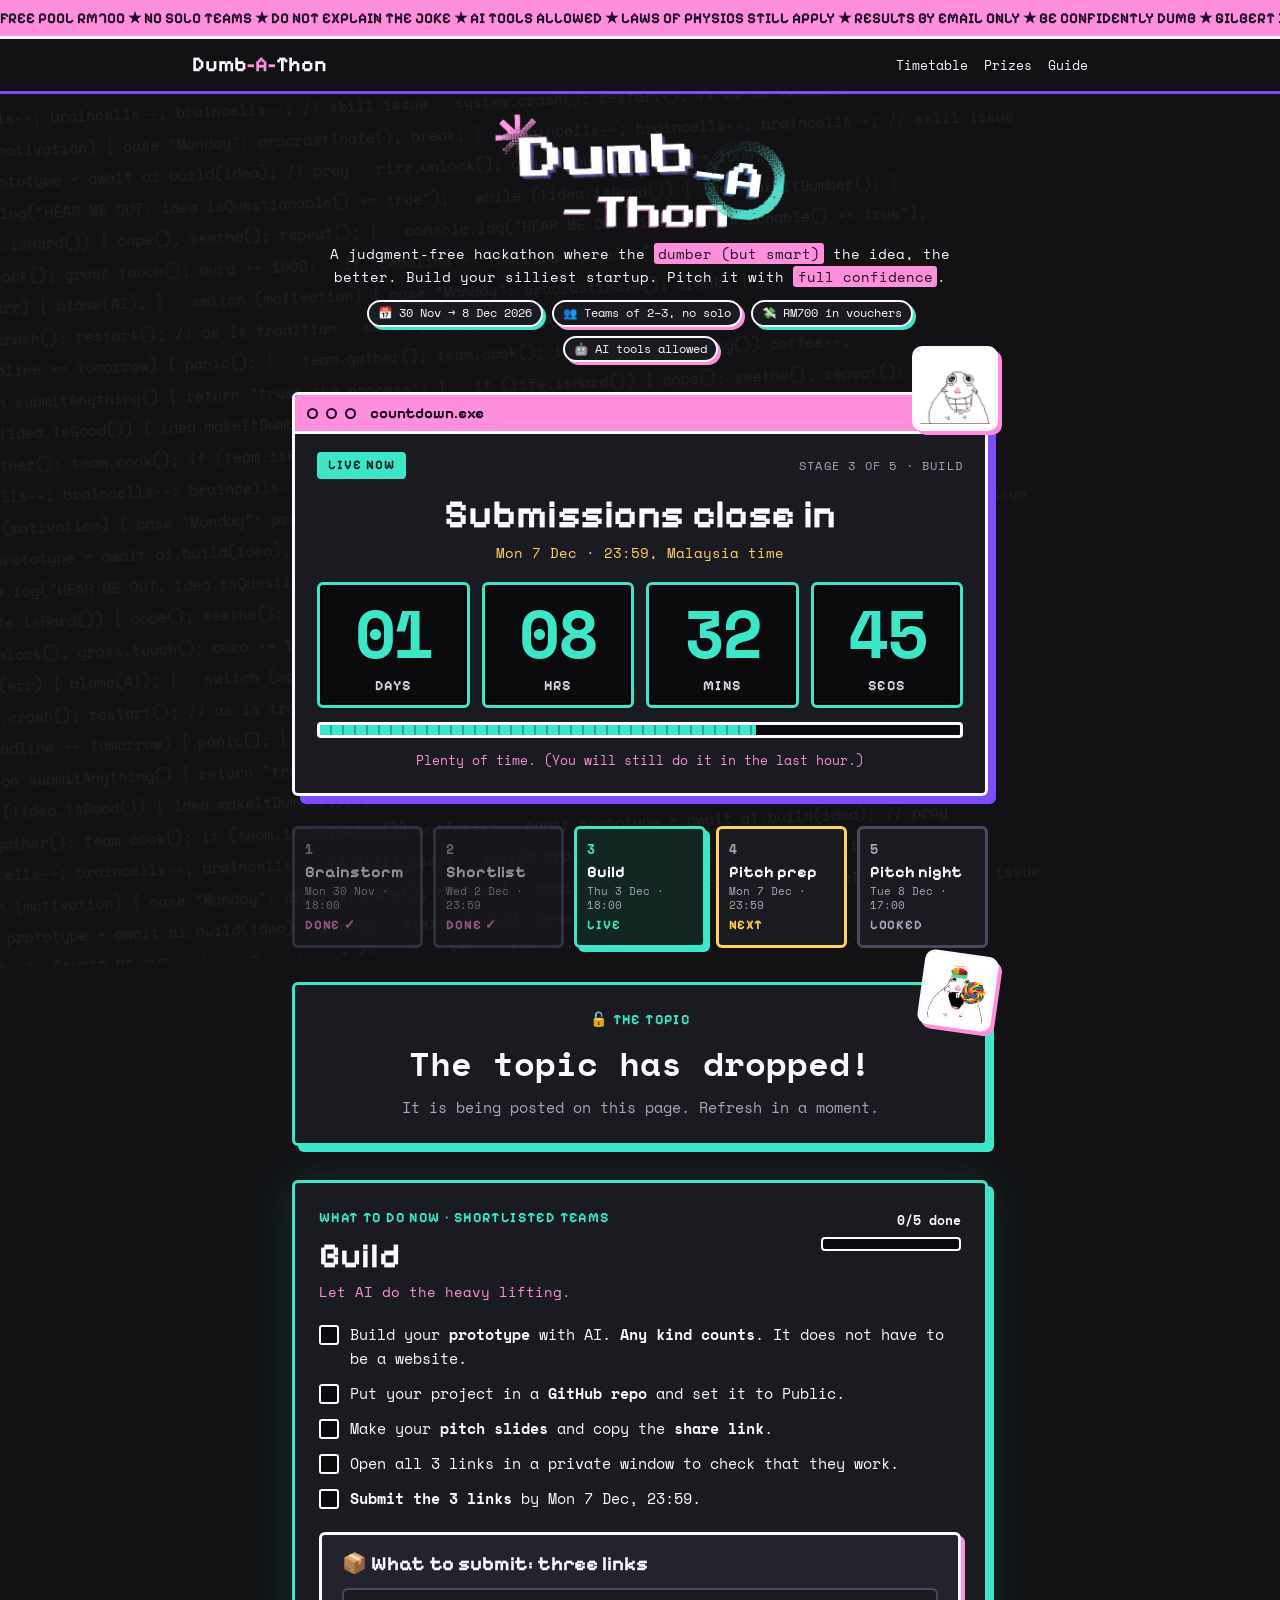
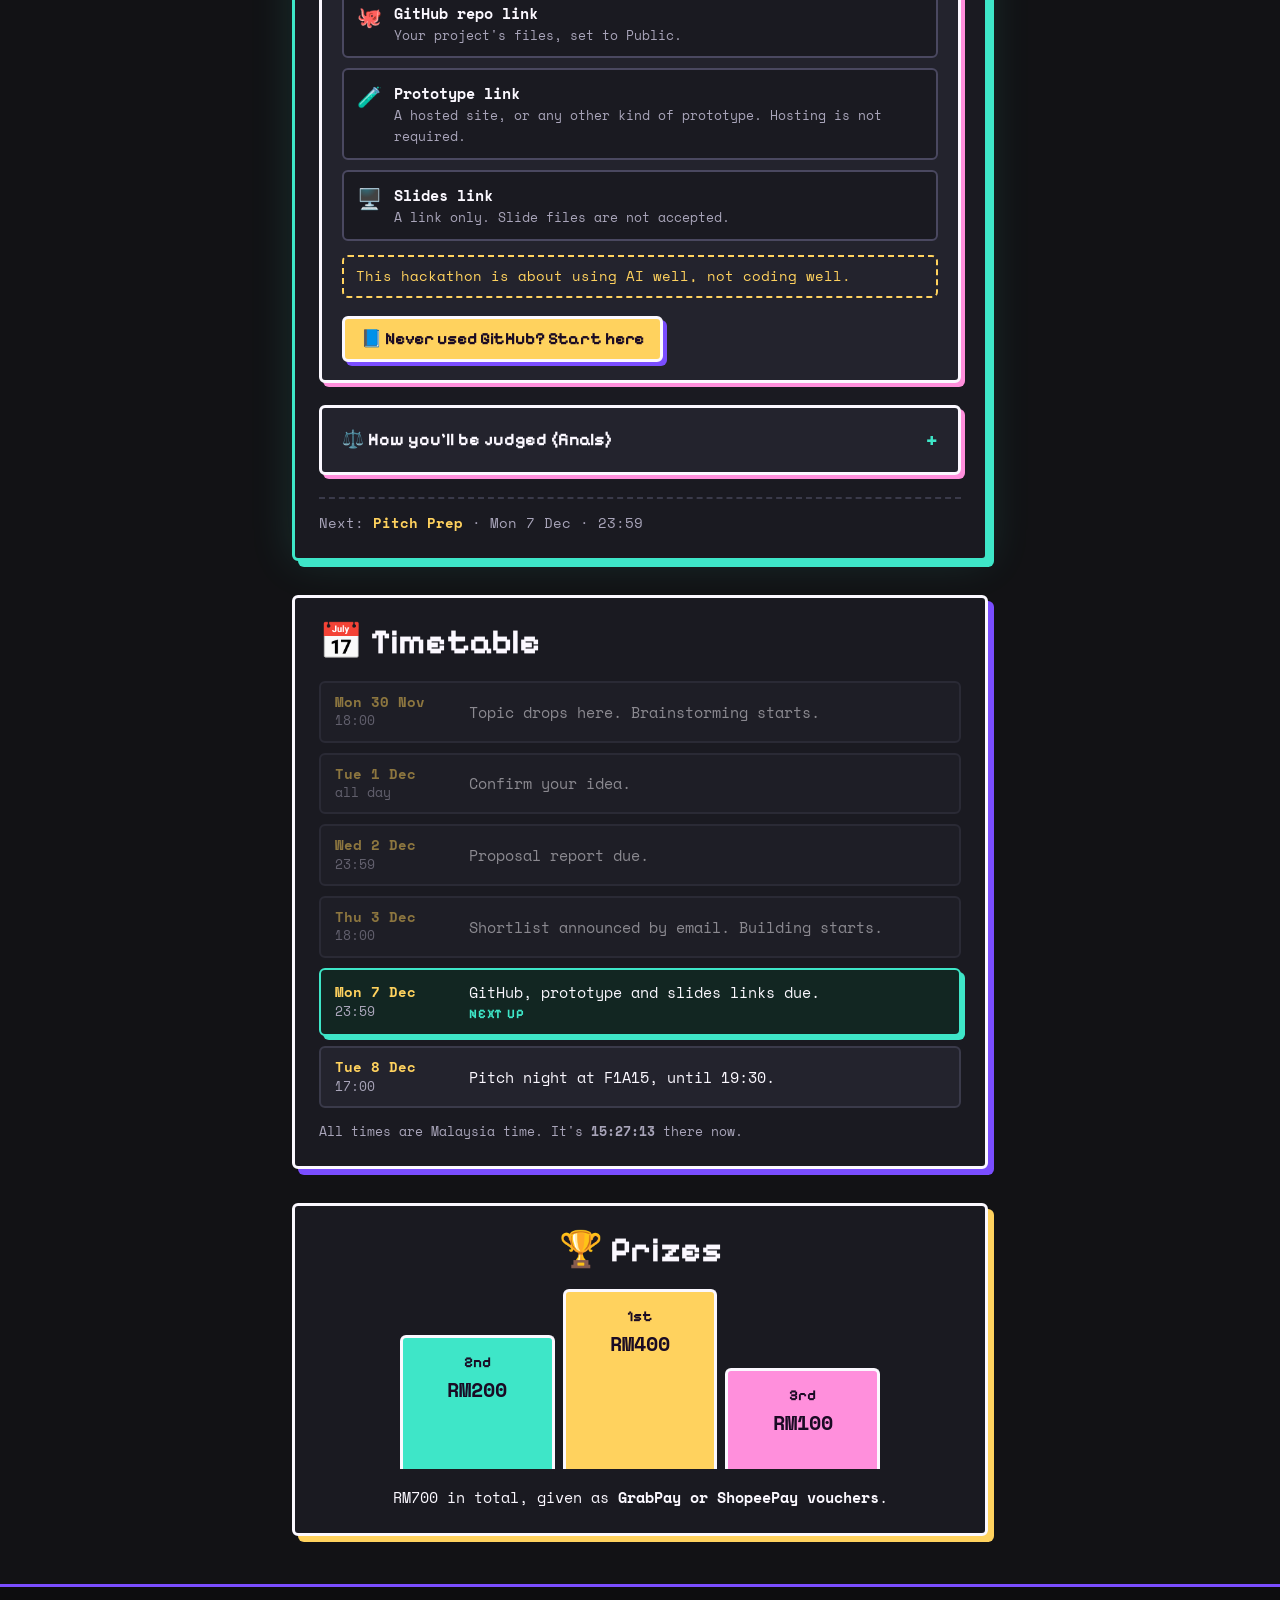
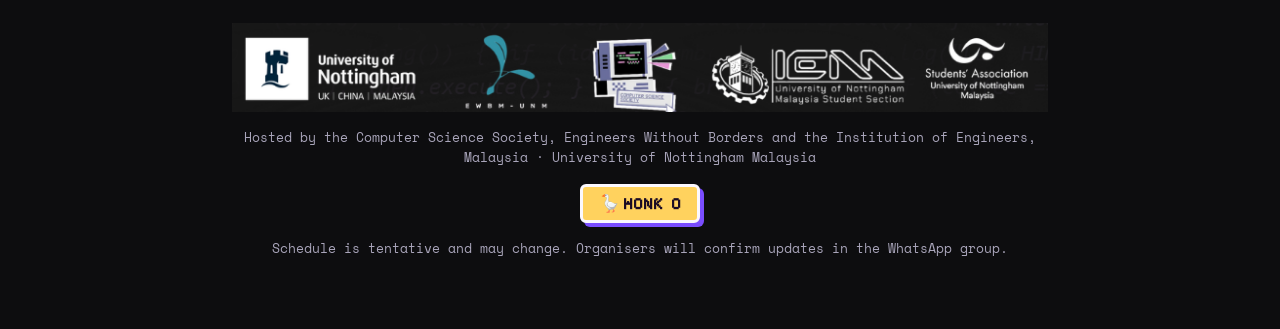
==== commit 1234bdac: "Restore the poster look around the centred countdown, add clean logo Co-Authored-By: Claude Sonnet 5" ====
--- a/index.html
+++ b/index.html
@@ -5,14 +5,17 @@
 <meta name="viewport" content="width=device-width, initial-scale=1">
 <title>Dumb-A-Thon 2026 | Live Tracker</title>
 <meta name="description" content="Dumb-A-Thon 2026 live tracker: the countdown, the topic and what to do right now. 30 Nov to 8 Dec 2026. RM700 in vouchers.">
-<meta name="theme-color" content="#101014">
+<meta name="theme-color" content="#121215">
 <link rel="icon" href="data:image/svg+xml,%3Csvg xmlns='http://www.w3.org/2000/svg' viewBox='0 0 100 100'%3E%3Ctext y='.9em' font-size='90'%3E%F0%9F%AA%BF%3C/text%3E%3C/svg%3E">
 <link rel="preconnect" href="https://fonts.googleapis.com">
 <link rel="preconnect" href="https://fonts.gstatic.com" crossorigin>
-<link href="https://fonts.googleapis.com/css2?family=Nunito:wght@400;600;800&family=Pixelify+Sans:wght@400..700&family=Space+Mono:wght@400;700&display=swap" rel="stylesheet">
+<link href="https://fonts.googleapis.com/css2?family=Pixelify+Sans:wght@400..700&family=Space+Mono:wght@400;700&display=swap" rel="stylesheet">
 <link rel="stylesheet" href="style.css">
 </head>
 <body>
+
+<div class="code-bg" id="codeBg" aria-hidden="true"></div>
+<div class="ticker" aria-hidden="true"><div class="ticker-track" id="tickerTrack"></div></div>
 
 <header class="topbar" id="topbar">
   <div class="bar-inner">
@@ -30,38 +33,46 @@
 
 <main class="wrap" id="top">
 
-  <!-- HERO: small logo, then the countdown in the middle -->
+  <!-- HERO: logo, then the countdown in the middle -->
   <section class="hero" id="hero" data-mode="pre">
-    <div class="bits" aria-hidden="true"><i></i><i></i><i></i><i></i><i></i><i></i></div>
-
-    <h1 class="logo">
-      <img src="assets/logo.png" alt="Dumb-A-Thon" onerror="this.parentNode.classList.add('text');this.remove()">
-      <span class="wordmark">Dumb<em>-</em><span class="a">A</span><em>-</em>Thon</span>
-    </h1>
-    <p class="tagline">The <b>dumber (but smart)</b> the idea, the better.</p>
-    <p class="facts">30 Nov – 8 Dec · Teams of 2–3 · AI tools allowed</p>
+    <h1 class="logo"><img src="assets/logo.png" alt="Dumb-A-Thon" width="656" height="270"></h1>
+    <p class="tagline">A judgment-free hackathon where the <mark>dumber (but smart)</mark> the idea, the better. Build your silliest startup. Pitch it with <mark>full confidence</mark>.</p>
+    <ul class="chips">
+      <li>📅 30 Nov → 8 Dec 2026</li>
+      <li>👥 Teams of 2–3, no solo</li>
+      <li>💸 RM700 in vouchers</li>
+      <li>🤖 AI tools allowed</li>
+    </ul>
 
     <div class="countdown" id="countdown">
-      <img class="mascot" src="assets/blob-grin.png" alt="">
-      <p class="pill"><i></i><span id="pillText">Loading…</span></p>
-      <h2 class="count-label" id="countLabel">Loading brain cells…</h2>
-      <div class="timer" id="timer" role="timer">
-        <div class="unit"><b id="dD">00</b><span>days</span></div>
-        <div class="unit"><b id="dH">00</b><span>hrs</span></div>
-        <div class="unit"><b id="dM">00</b><span>mins</span></div>
-        <div class="unit"><b id="dS">00</b><span>secs</span></div>
+      <img class="sticker hero-sticker" src="assets/blob-grin.png" alt="">
+      <div class="win">
+        <div class="win-bar"><i></i><i></i><i></i><span id="winTitle">countdown.exe</span></div>
+        <div class="win-body">
+          <div class="panel-top">
+            <span class="badge idle" id="badge">PRE-GAME</span>
+            <span class="panel-step" id="stepText">Not started yet</span>
+          </div>
+          <h2 class="count-label" id="countLabel">Loading brain cells…</h2>
+          <p class="when" id="when"></p>
+          <div class="timer" id="timer" role="timer">
+            <div class="digit"><b id="dD">00</b><span>days</span></div>
+            <div class="digit"><b id="dH">00</b><span>hrs</span></div>
+            <div class="digit"><b id="dM">00</b><span>mins</span></div>
+            <div class="digit"><b id="dS">00</b><span>secs</span></div>
+          </div>
+          <div class="bar" id="stageBar" hidden aria-hidden="true"><i id="stageFill"></i></div>
+          <p class="quip" id="quip"></p>
+        </div>
       </div>
-      <p class="when" id="when"></p>
-      <div class="stagebar" id="stageBar" hidden aria-hidden="true"><i id="stageFill"></i></div>
-      <p class="quip" id="quip"></p>
     </div>
 
-    <ol class="steps" id="steps" aria-label="Stages"></ol>
+    <ol class="track" id="steps" aria-label="Stages"></ol>
   </section>
 
   <!-- THE TOPIC -->
   <section class="card topic locked" id="topicCard" aria-live="polite">
-    <img class="sticker" src="assets/blob-lollipop.png" alt="">
+    <img class="sticker" src="assets/blob-lollipop.png" alt="" width="110" height="112">
     <div id="topicBody"></div>
   </section>
 
@@ -141,6 +152,7 @@
   </div>
 </aside>
 
+<script src="decor.js"></script>
 <script src="app.js"></script>
 </body>
 </html>
--- a/style.css
+++ b/style.css
@@ -1,282 +1,242 @@
-/* Dumb-A-Thon: minimal, centred layout. Shared by index.html and guide.html. */
+/* Dumb-A-Thon: the poster look (code backdrop, ticker, pixel headings, chunky borders and hard shadows)
+   around a centred countdown. Shared by index.html and guide.html. */
 :root {
-  --bg: #101014;
-  --card: #18181f;
-  --card2: #22222b;
-  --line: rgba(255, 255, 255, .09);
+  --bg: #121215;
+  --panel: #1a1a21;
+  --panel2: #23232d;
   --ink: #fbf8ff;
-  --muted: #a7a3b8;
+  --muted: #a9a5ba;
   --pink: #ff8fdc;
   --teal: #3ee6c8;
   --purple: #7a4dff;
   --yellow: #ffd25e;
+  --orange: #ff9b3d;
   --red: #ff4d6d;
-  --pix: 'Pixelify Sans', ui-monospace, monospace;
-  --body: 'Nunito', system-ui, -apple-system, 'Segoe UI', sans-serif;
-  /* numbers use a plain mono font: the pixel font made 8 look like 2 */
-  --num: 'Space Mono', ui-monospace, Consolas, monospace;
+  --pix: 'Pixelify Sans', 'Silkscreen', ui-monospace, monospace;
+  --mono: 'Space Mono', ui-monospace, Menlo, Consolas, monospace;
+  /* numbers use the plain mono font: the pixel font made 8 look like 2 */
+  --num: 'Space Mono', ui-monospace, Menlo, Consolas, monospace;
   color-scheme: dark;
 }
 
 *, *::before, *::after { box-sizing: border-box; }
 [hidden] { display: none !important; }
 html { scroll-behavior: smooth; -webkit-text-size-adjust: 100%; scroll-padding-top: 72px; }
-body {
-  margin: 0;
-  background: var(--bg) radial-gradient(900px 520px at 50% -120px, rgba(122, 77, 255, .3), transparent 70%) no-repeat;
-  color: var(--ink);
-  font-family: var(--body);
-  font-size: 16px;
-  line-height: 1.55;
-  overflow-x: hidden;
-}
+body { margin: 0; background: var(--bg); color: var(--ink); font-family: var(--mono); font-size: 15px; line-height: 1.6; overflow-x: hidden; }
 img { max-width: 100%; display: block; }
 a { color: var(--teal); }
 h1, h2, h3 { font-family: var(--pix); line-height: 1.15; margin: 0; font-weight: 700; }
-h2 { font-size: clamp(1.5rem, 5vw, 1.9rem); }
-h3 { font-size: 1.2rem; }
+h2 { font-size: clamp(1.6rem, 5vw, 2.2rem); }
+h3 { font-size: 1.25rem; }
 p { margin: 0; }
+mark { background: var(--pink); color: #1a0b24; padding: 0 .3em; border-radius: 3px; }
 .muted { color: var(--muted); }
-.small { font-size: 13px; }
-.wrap { max-width: 720px; margin-inline: auto; padding-inline: 20px; }
+.small { font-size: 12.5px; }
+.wrap { max-width: 760px; margin-inline: auto; padding-inline: clamp(16px, 4vw, 32px); }
 :focus-visible { outline: 3px solid var(--yellow); outline-offset: 3px; }
 
+/* ---------- decorative code background ---------- */
+.code-bg {
+  position: fixed; inset: -5%; z-index: 0; pointer-events: none; user-select: none; overflow: hidden;
+  font-size: 15px; line-height: 2.1; color: #fff; opacity: .055; white-space: pre; transform: rotate(-2deg);
+}
+.ticker, .topbar, main, .footer { position: relative; z-index: 1; }
+
+/* ---------- ticker ---------- */
+.ticker { background: var(--pink); color: #1a0b24; font-family: var(--pix); font-weight: 700; font-size: 15px; border-bottom: 3px solid var(--ink); overflow: hidden; white-space: nowrap; }
+.ticker-track { display: inline-block; padding: 6px 0; animation: marq 45s linear infinite; }
+@keyframes marq { to { transform: translateX(-50%); } }
+
 /* ---------- top bar ---------- */
-.topbar {
-  position: sticky; top: 0; z-index: 50;
-  background: rgba(16, 16, 20, .82); backdrop-filter: blur(10px);
-  border-bottom: 1px solid var(--line);
-}
-.bar-inner { max-width: 960px; margin-inline: auto; padding-inline: 20px; height: 56px; display: flex; align-items: center; gap: 12px; }
+.topbar { position: sticky; top: 0; z-index: 50; background: rgba(18, 18, 21, .93); backdrop-filter: blur(6px); border-bottom: 3px solid var(--purple); }
+.bar-inner { max-width: 960px; margin-inline: auto; padding-inline: clamp(16px, 4vw, 32px); height: 52px; display: flex; align-items: center; gap: 12px; }
 .brand-slot { position: relative; flex: 1; min-width: 0; height: 100%; overflow: hidden; }
-.brand, .mini {
-  position: absolute; left: 0; right: 0; top: 50%; text-decoration: none; color: var(--ink);
-  white-space: nowrap; overflow: hidden; text-overflow: ellipsis;
-  transition: transform .25s, opacity .25s;
-}
-.brand { transform: translateY(-50%); font-family: var(--pix); font-weight: 700; font-size: 20px; }
+.brand, .mini { position: absolute; left: 0; right: 0; top: 50%; text-decoration: none; color: var(--ink); white-space: nowrap; overflow: hidden; text-overflow: ellipsis; transition: transform .25s, opacity .25s; }
+.brand { transform: translateY(-50%); font-family: var(--pix); font-weight: 700; font-size: 21px; }
 .brand b { color: var(--pink); }
 .mini { transform: translateY(40%); opacity: 0; pointer-events: none; font-family: var(--num); font-weight: 700; font-size: 13px; color: var(--teal); font-variant-numeric: tabular-nums; }
 .topbar.scrolled .brand { transform: translateY(-170%); opacity: 0; pointer-events: none; }
 .topbar.scrolled .mini { transform: translateY(-50%); opacity: 1; pointer-events: auto; }
-.nav { display: flex; gap: 4px; }
-.nav a { color: var(--ink); text-decoration: none; font-size: 14px; font-weight: 600; padding: 6px 12px; border-radius: 99px; transition: background .2s; }
-.nav a:hover { background: var(--card2); }
-
-/* ---------- hero ---------- */
-.hero { position: relative; text-align: center; padding-top: 30px; isolation: isolate; }
-.logo { position: relative; display: inline-block; isolation: isolate; font-size: inherit; }
-.logo img { width: min(240px, 62vw); height: auto; margin: 0 auto; border-radius: 14px; }
-.wordmark { display: none; }
-.logo.text .wordmark {
-  display: inline-block; font-family: var(--pix); font-weight: 700; line-height: 1;
-  font-size: clamp(2rem, 8vw, 2.9rem); color: #fff; text-shadow: 3px 3px 0 var(--purple); white-space: nowrap;
-}
-.logo.text::before {
-  content: '✱'; position: absolute; left: -22px; top: -14px;
-  color: var(--pink); font-size: 26px; line-height: 1; animation: spin 10s linear infinite;
-}
-.wordmark em { font-style: normal; color: var(--pink); }
-.wordmark .a { position: relative; display: inline-block; }
-.wordmark .a::before {
-  content: ''; position: absolute; left: 50%; top: 50%; z-index: -1;
-  width: 62px; height: 62px; margin: -31px 0 0 -31px; border-radius: 50%;
-  border: 5px dotted var(--teal); opacity: .75; animation: spin 18s linear infinite;
-}
-@keyframes spin { to { transform: rotate(360deg); } }
-.tagline { margin-top: 14px; font-size: 17px; }
-.tagline b { color: var(--pink); }
-.facts { font-size: 13px; color: var(--muted); margin-top: 2px; }
-
-/* drifting pixel bits behind the hero */
-.bits { position: absolute; inset: 0 calc(50% - 50vw); z-index: -1; pointer-events: none; overflow: hidden; }
-.bits i { position: absolute; width: 10px; height: 10px; opacity: .45; animation: drift 9s ease-in-out infinite; }
-.bits i:nth-child(1) { left: 9%; top: 12%; background: var(--pink); }
-.bits i:nth-child(2) { left: 88%; top: 9%; background: var(--teal); width: 14px; height: 14px; animation-delay: -2s; }
-.bits i:nth-child(3) { left: 16%; top: 52%; background: var(--purple); width: 16px; height: 16px; animation-delay: -4s; }
-.bits i:nth-child(4) { left: 82%; top: 44%; background: var(--yellow); animation-delay: -6s; }
-.bits i:nth-child(5) { left: 5%; top: 80%; background: var(--teal); animation-delay: -3s; }
-.bits i:nth-child(6) { left: 93%; top: 72%; background: var(--pink); width: 8px; height: 8px; animation-delay: -5s; }
-@keyframes drift { 50% { transform: translateY(-22px) rotate(90deg); } }
-
-/* ---------- countdown: the centre of the page ---------- */
+.nav { display: flex; gap: 16px; }
+.nav a { color: var(--ink); text-decoration: none; font-size: 13px; }
+.nav a:hover { color: var(--pink); text-decoration: underline; text-underline-offset: 4px; }
+
+/* ---------- hero: logo, then the countdown in the middle ---------- */
+.hero { text-align: center; padding-top: 16px; }
+.logo { margin: 0; }
+.logo img { width: min(300px, 68vw); height: auto; margin: 0 auto; }
+.tagline { max-width: 46em; margin: 10px auto 0; font-size: 14px; }
+.chips { list-style: none; margin: 12px 0 0; padding: 0; display: flex; flex-wrap: wrap; justify-content: center; gap: 9px; }
+.chips li { border: 2px solid var(--ink); background: var(--panel); padding: 2px 9px; border-radius: 99px; font-size: 11.5px; }
+.chips li:nth-child(odd) { box-shadow: 3px 3px 0 var(--teal); }
+.chips li:nth-child(even) { box-shadow: 3px 3px 0 var(--pink); }
+
 .countdown { position: relative; margin-top: 30px; }
-.mascot {
-  position: absolute; right: 0; top: -14px; width: 68px; height: auto;
-  background: #fff; border-radius: 16px; padding: 3px; box-shadow: 0 4px 0 var(--pink);
-  transform: rotate(8deg); animation: bob 3.2s ease-in-out infinite;
-}
-@keyframes bob { 50% { transform: rotate(-4deg) translateY(-8px); } }
-.pill {
-  display: inline-flex; align-items: center; gap: 8px; max-width: calc(100% - 150px);
-  background: var(--card); border: 1px solid var(--line); border-radius: 99px;
-  padding: 5px 14px; font-size: 13px; font-weight: 800;
-}
-.pill i { flex: none; width: 9px; height: 9px; border-radius: 50%; background: var(--yellow); }
-.hero[data-mode=live] .pill i { background: var(--teal); animation: ping 1.6s infinite; }
-.hero[data-mode=post] .pill i { background: var(--pink); }
-@keyframes ping { 0% { box-shadow: 0 0 0 0 rgba(62, 230, 200, .7); } 100% { box-shadow: 0 0 0 9px rgba(62, 230, 200, 0); } }
-.count-label { margin-top: 16px; font-size: clamp(1.6rem, 6vw, 2.3rem); }
-.timer { display: grid; grid-template-columns: repeat(4, minmax(0, 1fr)); gap: clamp(6px, 2vw, 14px); margin: 18px 0 14px; }
-.unit {
-  background: linear-gradient(180deg, #24242f, #17171e);
-  border: 1px solid var(--line); border-radius: 18px; overflow: hidden;
-  padding: clamp(14px, 3.5vw, 24px) 2px 12px;
-  box-shadow: 0 14px 32px rgba(0, 0, 0, .38), inset 0 1px 0 rgba(255, 255, 255, .07);
-}
-.unit b {
-  display: block; font-family: var(--num); font-weight: 700; line-height: 1;
-  font-size: clamp(2.2rem, 11vw, 4.6rem); letter-spacing: -.05em; font-variant-numeric: tabular-nums;
-}
-.unit b.roll { animation: roll .35s ease-out; }
+.sticker { background: #fff; border: 3px solid var(--ink); border-radius: 10px; padding: 4px; box-shadow: 4px 4px 0 var(--pink); object-fit: contain; height: auto; }
+.hero-sticker { position: absolute; right: -10px; top: -46px; width: 86px; z-index: 3; animation: bob 3.2s ease-in-out infinite; }
+@keyframes bob { 0%, 100% { transform: rotate(8deg); } 50% { transform: rotate(-3deg) translateY(-7px); } }
+
+/* retro window */
+.win { border: 3px solid var(--ink); background: var(--panel); box-shadow: 8px 8px 0 var(--purple); border-radius: 6px; overflow: hidden; }
+.win-bar { display: flex; align-items: center; gap: 8px; background: var(--pink); color: #1a0b24; padding: 6px 12px; border-bottom: 3px solid var(--ink); font-family: var(--pix); font-weight: 700; font-size: 15px; text-align: left; }
+.win-bar i { width: 11px; height: 11px; border: 2px solid #1a0b24; border-radius: 50%; display: inline-block; }
+.win-bar span { margin-left: 6px; }
+.win-body { padding: 18px 22px 22px; }
+.panel-top { display: flex; align-items: center; justify-content: space-between; gap: 10px; }
+.panel-step { font-size: 12px; color: var(--muted); text-transform: uppercase; letter-spacing: .1em; text-align: right; }
+.count-label { margin-top: 12px; font-size: clamp(1.7rem, 6vw, 2.5rem); }
+.when { margin-top: 6px; color: var(--yellow); font-size: 13.5px; }
+
+.timer { display: grid; grid-template-columns: repeat(4, minmax(0, 1fr)); gap: clamp(6px, 2vw, 12px); margin: 18px 0 14px; }
+.digit { background: #0b0b0e; border: 3px solid var(--teal); border-radius: 6px; padding: 14px 2px 8px; box-shadow: inset 0 0 0 2px #000; overflow: hidden; }
+.digit b { display: block; font-family: var(--num); font-weight: 700; font-size: clamp(2rem, 9.5vw, 4.2rem); line-height: 1; letter-spacing: -.04em; color: var(--teal); font-variant-numeric: tabular-nums; }
+.digit b.roll { animation: roll .35s ease-out; }
 @keyframes roll { from { transform: translateY(-38%); opacity: 0; } }
-.unit span { display: block; margin-top: 8px; font-size: 12px; font-weight: 800; text-transform: uppercase; letter-spacing: .14em; color: var(--teal); }
-.when { color: var(--muted); font-size: 14px; }
-.when b { color: var(--ink); }
-.stagebar { height: 6px; background: var(--card2); border-radius: 99px; overflow: hidden; max-width: 360px; margin: 12px auto 0; }
-.stagebar i { display: block; height: 100%; width: 0; background: linear-gradient(90deg, var(--teal), var(--pink)); transition: width .6s; }
-.quip { margin-top: 10px; font-size: 14px; color: var(--pink); min-height: 1.6em; }
-
-.hero.warn .unit b { color: var(--yellow); }
-.hero.panic .unit { border-color: var(--red); }
-.hero.panic .unit b, .hero.panic .quip { color: var(--red); }
-.hero.panic .unit span { color: var(--red); }
-.hero.panic .timer { animation: shake .35s infinite; }
+.digit span { display: block; margin-top: 8px; font-family: var(--pix); font-weight: 700; font-size: 14px; text-transform: uppercase; letter-spacing: .1em; color: var(--ink); opacity: .85; }
+.bar { height: 16px; border: 3px solid var(--ink); border-radius: 4px; background: #0b0b0e; overflow: hidden; }
+.bar > i { display: block; height: 100%; width: 0; background: repeating-linear-gradient(90deg, var(--teal) 0 10px, #26a893 10px 12px); transition: width .6s ease; }
+.quip { margin-top: 12px; font-size: 13px; color: var(--pink); min-height: 1.6em; }
+
+.hero.warn .digit { border-color: var(--yellow); }
+.hero.warn .digit b { color: var(--yellow); }
+.hero.panic .win { border-color: var(--red); box-shadow: 8px 8px 0 var(--red); animation: shake .35s infinite; }
+.hero.panic .win-bar { background: var(--red); color: #fff; }
+.hero.panic .win-bar i { border-color: #fff; }
+.hero.panic .digit { border-color: var(--red); }
+.hero.panic .digit b { color: var(--red); }
+.hero.panic .bar > i { background: repeating-linear-gradient(90deg, var(--red) 0 10px, #a82b43 10px 12px); }
 @keyframes shake { 0%, 100% { transform: translate(0, 0); } 25% { transform: translate(-2px, 1px); } 50% { transform: translate(2px, -1px); } 75% { transform: translate(-1px, -2px); } }
 
-/* ---------- 5-dot stepper ---------- */
-.steps { list-style: none; display: grid; grid-template-columns: repeat(5, minmax(0, 1fr)); margin: 26px 0 0; padding: 0; }
-.steps li { position: relative; font-size: 12.5px; font-weight: 800; color: var(--muted); }
-.steps li::before { content: ''; position: absolute; top: 6px; left: -50%; width: 100%; height: 2px; background: var(--card2); }
-.steps li:first-child::before { display: none; }
-.steps i { position: relative; z-index: 1; display: block; width: 14px; height: 14px; margin: 0 auto 6px; border-radius: 50%; background: var(--card2); border: 2px solid #55526b; }
-.steps li.done i { background: var(--pink); border-color: var(--pink); }
-.steps li.done::before, .steps li.live::before { background: var(--pink); }
-.steps li.live { color: var(--ink); }
-.steps li.live i { background: var(--teal); border-color: var(--teal); animation: ping 1.6s infinite; }
+/* ---------- badges ---------- */
+.badge { display: inline-block; flex: none; white-space: nowrap; font-family: var(--pix); font-weight: 700; font-size: 13px; letter-spacing: .08em; text-transform: uppercase; padding: 1px 9px; border: 2px solid currentColor; border-radius: 4px; }
+.badge.live { color: #06231d; background: var(--teal); border-color: var(--teal); animation: blink 1.4s steps(2, jump-none) infinite; }
+.badge.done { color: var(--pink); }
+.badge.idle { color: var(--yellow); }
+@keyframes blink { 50% { opacity: .55; } }
+
+/* ---------- timeline strip ---------- */
+.track { list-style: none; margin: 30px 0 0; padding: 0; display: grid; grid-template-columns: repeat(5, minmax(0, 1fr)); gap: 10px; text-align: left; }
+.trk { border: 3px solid #4a4860; background: var(--panel); border-radius: 6px; padding: 10px 10px 9px; display: grid; gap: 3px; min-width: 0; align-content: start; }
+.trk .n { font-family: var(--num); font-weight: 700; font-size: 13px; color: var(--muted); }
+.trk b { font-family: var(--pix); font-size: 16px; line-height: 1.15; }
+.trk small { font-size: 10.5px; color: var(--muted); line-height: 1.35; }
+.trk em { font-style: normal; font-family: var(--pix); font-weight: 700; font-size: 13px; letter-spacing: .06em; color: var(--muted); }
+.trk.live { border-color: var(--teal); background: #122622; box-shadow: 4px 4px 0 var(--teal); }
+.trk.live em, .trk.live .n { color: var(--teal); }
+.trk.done { opacity: .55; }
+.trk.done em { color: var(--pink); }
+.trk.next { border-color: var(--yellow); }
+.trk.next em { color: var(--yellow); }
 
 /* ---------- cards ---------- */
-.card { background: var(--card); border: 1px solid var(--line); border-radius: 22px; padding: 24px; box-shadow: 0 18px 40px rgba(0, 0, 0, .28); }
-main > .card, #todo { margin-top: 22px; }
-.eyebrow { font-size: 12px; font-weight: 800; text-transform: uppercase; letter-spacing: .13em; color: var(--teal); }
+.card { border: 3px solid var(--ink); background: var(--panel); box-shadow: 6px 6px 0 var(--purple); padding: 24px; border-radius: 6px; }
+main > .card, #todo { margin-top: 34px; }
+.eyebrow { font-family: var(--pix); font-weight: 700; text-transform: uppercase; letter-spacing: .1em; font-size: 14px; color: var(--teal); }
 
 /* topic */
-.topic { position: relative; text-align: center; animation: rise .6s ease both; }
-.topic.locked { border: 2px dashed rgba(255, 143, 220, .5); }
-.topic.open { border: 2px solid var(--teal); background: linear-gradient(180deg, rgba(62, 230, 200, .14), var(--card)); }
-.topic .sticker {
-  position: absolute; right: -8px; top: -22px; width: 62px; height: auto;
-  background: #fff; border-radius: 14px; padding: 3px; box-shadow: 0 4px 0 var(--teal); transform: rotate(10deg);
-}
-/* the topic uses the body font: it may be long or contain numbers */
-.topic-text { font-family: var(--body); font-weight: 800; font-size: clamp(1.6rem, 6vw, 2.3rem); line-height: 1.25; margin: 8px 0; overflow-wrap: anywhere; }
-.topic.locked .topic-text { font-family: var(--num); font-size: clamp(1.25rem, 5.4vw, 2.1rem); color: var(--pink); filter: blur(1.4px); white-space: nowrap; overflow: hidden; user-select: none; }
+.topic { position: relative; text-align: center; box-shadow: 6px 6px 0 var(--pink); }
+.topic.open { border-color: var(--teal); box-shadow: 6px 6px 0 var(--teal); }
+.topic > .sticker { position: absolute; right: -10px; top: -32px; width: 74px; transform: rotate(8deg); }
+.topic-text { font-weight: 700; font-size: clamp(1.4rem, 5.4vw, 2.1rem); line-height: 1.3; margin: 10px 0; overflow-wrap: anywhere; }
+.topic.locked .topic-text { font-size: clamp(1.2rem, 5.2vw, 2.1rem); color: var(--pink); filter: blur(1.4px); white-space: nowrap; overflow: hidden; user-select: none; }
 .topic.open .topic-text { animation: reveal .8s cubic-bezier(.2, 1.4, .4, 1) both; }
 @keyframes reveal { from { transform: scale(.6); opacity: 0; filter: blur(8px); } }
-@keyframes rise { from { transform: translateY(14px); opacity: 0; } }
-
-/* to-do card */
-#todo .card { animation: rise .5s ease both; }
+
+/* "right now" card */
+#todo .card { border-color: var(--teal); box-shadow: 6px 6px 0 var(--teal), 0 0 44px rgba(62, 230, 200, .14); }
+#todo[data-kind=pre] .card { border-color: var(--yellow); box-shadow: 6px 6px 0 var(--yellow); }
+#todo[data-kind=post] .card { border-color: var(--pink); box-shadow: 6px 6px 0 var(--pink); }
 .card-head { display: flex; justify-content: space-between; align-items: flex-start; flex-wrap: wrap; gap: 14px; }
-.progress { min-width: 130px; text-align: right; }
+.card-head h2 { margin: 6px 0; }
+.stage-tag { color: var(--pink); font-size: 13.5px; }
+.progress { min-width: 140px; text-align: right; }
 .progress b { font-size: 13px; }
-.meter { height: 7px; margin-top: 6px; background: var(--card2); border-radius: 99px; overflow: hidden; }
-.meter i { display: block; height: 100%; width: 0; background: linear-gradient(90deg, var(--teal), var(--pink)); transition: width .4s; }
-.tasks { list-style: none; margin: 18px 0 0; padding: 0; display: grid; gap: 8px; }
-.tasks label { display: flex; gap: 12px; align-items: flex-start; padding: 12px 14px; border-radius: 14px; background: var(--card2); cursor: pointer; transition: transform .15s; }
+.meter { height: 14px; margin-top: 6px; border: 2px solid var(--ink); border-radius: 4px; background: #0b0b0e; overflow: hidden; }
+.meter i { display: block; height: 100%; width: 0; background: repeating-linear-gradient(90deg, var(--teal) 0 8px, #26a893 8px 10px); transition: width .4s; }
+.tasks { list-style: none; margin: 18px 0 0; padding: 0; display: grid; gap: 11px; }
+.tasks label { display: flex; gap: 11px; align-items: flex-start; cursor: pointer; transition: transform .15s; }
 .tasks label:hover { transform: translateX(3px); }
-.tasks input {
-  appearance: none; -webkit-appearance: none; flex: none; width: 22px; height: 22px; margin: 1px 0 0;
-  border: 2px solid #706c8a; border-radius: 50%; display: grid; place-content: center; cursor: pointer;
-}
+.tasks input { appearance: none; -webkit-appearance: none; flex: none; width: 20px; height: 20px; margin: 3px 0 0; border: 2px solid var(--ink); background: #0b0b0e; border-radius: 3px; display: grid; place-content: center; cursor: pointer; }
 .tasks input:checked { background: var(--teal); border-color: var(--teal); animation: pop .3s ease; }
-.tasks input:checked::after { content: '✓'; color: #06231d; font-weight: 800; font-size: 14px; line-height: 1; }
-.tasks input:checked + span { color: var(--muted); text-decoration: line-through; }
+.tasks input:checked::after { content: '✓'; color: #06231d; font-weight: 700; font-size: 14px; line-height: 1; }
+.tasks input:checked + span { text-decoration: line-through; color: var(--muted); }
 @keyframes pop { 50% { transform: scale(1.35); } }
-.upnext { margin-top: 18px; font-size: 14px; color: var(--muted); text-align: center; }
+.upnext { margin-top: 22px; padding-top: 14px; border-top: 2px dashed #3a3a4a; font-size: 13.5px; color: var(--muted); }
 .upnext b { color: var(--yellow); }
 
-/* blocks under the to-do list */
-.box { margin-top: 14px; border: 1px solid var(--line); border-radius: 16px; padding: 18px; background: rgba(255, 255, 255, .02); }
+/* blocks inside the card */
+.box { margin-top: 22px; border: 3px solid var(--ink); background: var(--panel2); box-shadow: 4px 4px 0 var(--pink); padding: 18px 20px; border-radius: 6px; }
 .box h3 { margin-bottom: 12px; }
-.note { margin-top: 12px; font-size: 14px; color: var(--yellow); }
-.actions { display: flex; flex-wrap: wrap; gap: 12px; margin-top: 16px; }
-.reveal { margin-top: 12px; }
-summary { cursor: pointer; font-weight: 800; list-style: none; display: flex; justify-content: space-between; align-items: center; gap: 12px; }
+.note { margin-top: 14px; border: 2px dashed var(--yellow); padding: 9px 12px; border-radius: 6px; color: var(--yellow); font-size: 13.5px; }
+.actions { display: flex; flex-wrap: wrap; gap: 14px; margin-top: 18px; }
+.reveal { margin-top: 12px; line-height: 1.7; }
+summary { cursor: pointer; font-family: var(--pix); font-weight: 700; font-size: 1.1rem; list-style: none; display: flex; justify-content: space-between; align-items: center; gap: 12px; }
 summary::-webkit-details-marker { display: none; }
 summary::after { content: '+'; font-family: var(--num); font-size: 22px; line-height: 1; color: var(--teal); transition: transform .2s; }
 details[open] > summary::after { transform: rotate(45deg); }
 
-.format { list-style: none; counter-reset: f; margin: 0; padding: 0; display: grid; gap: 8px; }
+.format { list-style: none; counter-reset: f; margin: 0; padding: 0; display: grid; gap: 9px; }
 .format li { counter-increment: f; display: grid; grid-template-columns: 26px 1fr; column-gap: 10px; align-items: center; }
-.format li::before { content: counter(f); grid-row: span 2; align-self: start; width: 24px; height: 24px; display: grid; place-items: center; border-radius: 8px; background: var(--purple); font-family: var(--num); font-weight: 700; font-size: 12px; }
-.format li span { grid-column: 2; font-size: 14px; color: var(--muted); }
-
-.links { list-style: none; margin: 0; padding: 0; display: grid; gap: 8px; }
-.links li { display: flex; gap: 12px; padding: 12px 14px; border-radius: 14px; background: var(--card2); }
+.format li::before { content: counter(f); grid-row: span 2; align-self: start; width: 24px; height: 24px; display: grid; place-items: center; border: 2px solid var(--ink); border-radius: 4px; background: var(--purple); font-weight: 700; font-size: 12px; }
+.format li span { grid-column: 2; font-size: 13px; color: var(--muted); }
+
+.links { list-style: none; margin: 0; padding: 0; display: grid; gap: 10px; }
+.links li { display: flex; gap: 12px; padding: 11px 13px; border: 2px solid #4a4860; border-radius: 6px; background: var(--panel); }
 .links i { font-style: normal; font-size: 20px; }
 .links b { display: block; }
-.links span { display: block; font-size: 14px; color: var(--muted); }
-
-.crit { display: grid; gap: 14px; margin-top: 14px; }
-.crit-top { display: flex; justify-content: space-between; gap: 12px; font-size: 15px; }
-.crit-top span { font-family: var(--num); font-weight: 700; color: var(--pink); }
-.crit-bar { height: 7px; margin: 4px 0; border-radius: 99px; background: var(--card2); overflow: hidden; }
-.crit-bar i { display: block; height: 100%; width: var(--w); background: linear-gradient(90deg, var(--pink), var(--purple)); animation: grow 1s ease; }
+.links span { display: block; font-size: 13px; color: var(--muted); }
+
+.crit { display: grid; gap: 14px; margin-top: 16px; }
+.crit-top { display: flex; justify-content: space-between; align-items: baseline; gap: 12px; }
+.crit-top b { font-family: var(--pix); font-size: 17px; }
+.crit-top span { font-weight: 700; font-size: 17px; color: var(--pink); }
+.crit-bar { height: 14px; margin: 4px 0; border: 2px solid var(--ink); background: #0b0b0e; border-radius: 3px; overflow: hidden; }
+.crit-bar i { display: block; height: 100%; width: var(--w); background: repeating-linear-gradient(90deg, var(--pink) 0 8px, #c9609f 8px 10px); animation: grow 1s ease; }
 @keyframes grow { from { width: 0; } }
 
-.itin { list-style: none; margin: 0; padding: 0; display: grid; gap: 4px; }
-.itin li { display: grid; grid-template-columns: 116px 1fr; gap: 12px; padding: 9px 12px; border-radius: 12px; font-size: 15px; }
-.itin time { font-family: var(--num); font-size: 13px; color: var(--yellow); font-variant-numeric: tabular-nums; }
-.itin li.now { background: rgba(255, 143, 220, .16); outline: 2px solid var(--pink); }
+.itin { list-style: none; margin: 10px 0 0; padding: 0; display: grid; gap: 6px; }
+.itin li { display: grid; grid-template-columns: 124px 1fr; gap: 12px; padding: 7px 10px; border-radius: 4px; font-size: 13.5px; }
+.itin time { color: var(--yellow); font-size: 13px; font-variant-numeric: tabular-nums; }
+.itin li.now { background: rgba(255, 143, 220, .15); outline: 2px solid var(--pink); }
 .itin li.past { opacity: .45; }
 
-.goose { display: block; width: 100%; max-width: 330px; margin: 18px auto 0; padding: 0; border: 0; border-radius: 16px; overflow: hidden; position: relative; background: #000; cursor: pointer; font: inherit; }
+.goose { display: block; width: 100%; max-width: 380px; margin: 22px auto 0; padding: 0; border: 3px solid var(--ink); border-radius: 8px; background: #000; overflow: hidden; cursor: pointer; position: relative; box-shadow: 4px 4px 0 var(--teal); font: inherit; }
 .goose img { width: 100%; aspect-ratio: 411 / 300; object-fit: cover; object-position: top; transition: transform .15s; }
-.goose:active img { transform: scale(1.07) rotate(-2deg); }
-.goose span { position: absolute; left: 10px; bottom: 10px; background: var(--pink); color: #1a0b24; font-weight: 800; font-size: 13px; padding: 2px 10px; border-radius: 99px; }
+.goose:active img { transform: scale(1.06) rotate(-1.5deg); }
+.goose span { position: absolute; left: 8px; bottom: 8px; background: var(--pink); color: #1a0b24; font-family: var(--pix); font-weight: 700; font-size: 13px; padding: 1px 8px; border: 2px solid #1a0b24; border-radius: 4px; }
 
 /* timetable */
-.tt { list-style: none; margin: 18px 0 14px; padding: 0; }
-.tt li { position: relative; display: grid; grid-template-columns: 18px 100px 1fr; gap: 14px; padding-bottom: 18px; }
-.tt li::before { content: ''; position: absolute; left: 8px; top: 22px; bottom: 2px; width: 2px; background: var(--card2); }
-.tt li:last-child { padding-bottom: 0; }
-.tt li:last-child::before { display: none; }
-.tt i { width: 18px; height: 18px; margin-top: 3px; border-radius: 50%; border: 2px solid #55526b; background: var(--card); }
-.tt li.past i { background: var(--pink); border-color: var(--pink); }
-.tt li.next i { background: var(--teal); border-color: var(--teal); animation: ping 1.6s infinite; }
-.tt time { font-family: var(--num); font-weight: 700; font-size: 13px; line-height: 1.7; }
-.tt time small { display: block; font-size: 12px; font-weight: 400; color: var(--muted); }
-.tt em { display: block; font-style: normal; font-size: 11px; font-weight: 800; letter-spacing: .12em; color: var(--teal); }
-.tt li.past time, .tt li.past p { opacity: .5; }
+.tt { list-style: none; margin: 18px 0 14px; padding: 0; display: grid; gap: 10px; }
+.tt li { display: grid; grid-template-columns: 120px 1fr; gap: 14px; align-items: center; padding: 10px 14px; border: 2px solid #3a3a4a; border-radius: 6px; background: var(--panel2); }
+.tt i { display: none; }
+.tt time { font-weight: 700; font-size: 13.5px; color: var(--yellow); line-height: 1.45; }
+.tt time small { display: block; font-weight: 400; font-size: 12.5px; color: var(--muted); }
+.tt em { display: block; font-style: normal; font-family: var(--pix); font-weight: 700; font-size: 13px; letter-spacing: .06em; color: var(--teal); }
+.tt li.next { border-color: var(--teal); background: #122622; box-shadow: 4px 4px 0 var(--teal); }
+.tt li.past { opacity: .5; }
 
 /* prizes */
-.prizes { text-align: center; }
-.podium { display: grid; grid-template-columns: repeat(3, 1fr); gap: 10px; align-items: end; height: 150px; max-width: 440px; margin: 18px auto 16px; }
-.pod { display: flex; flex-direction: column; align-items: center; padding-top: 12px; border-radius: 14px 14px 4px 4px; color: #1a0b24; transform-origin: bottom; }
-.pod span { font-weight: 800; font-size: 12px; text-transform: uppercase; letter-spacing: .1em; }
-.pod b { font-family: var(--num); font-size: clamp(1rem, 4.5vw, 1.35rem); }
+.prizes { text-align: center; box-shadow: 6px 6px 0 var(--yellow); }
+.podium { display: grid; grid-template-columns: repeat(3, 1fr); gap: 8px; align-items: end; height: 180px; max-width: 480px; margin: 18px auto 16px; }
+.pod { display: flex; flex-direction: column; align-items: center; padding-top: 12px; border: 3px solid var(--ink); border-bottom: 0; border-radius: 6px 6px 0 0; color: #1a0b24; transform-origin: bottom; }
+.pod span { font-family: var(--pix); font-size: 15px; font-weight: 700; }
+.pod b { font-size: clamp(1rem, 4.5vw, 1.25rem); }
 .pod:hover { animation: hop .45s ease; }
 @keyframes hop { 40% { transform: scaleY(1.07); } }
 .p1 { height: 100%; background: var(--yellow); }
-.p2 { height: 80%; background: var(--teal); }
-.p3 { height: 64%; background: var(--pink); }
+.p2 { height: 74%; background: var(--teal); }
+.p3 { height: 56%; background: var(--pink); }
 
 /* ---------- buttons ---------- */
-.btn {
-  display: inline-flex; align-items: center; gap: 8px; text-decoration: none; cursor: pointer;
-  font-family: var(--body); font-weight: 800; font-size: 15px; color: #1a0b24;
-  background: var(--yellow); border: 0; border-radius: 99px; padding: 10px 18px;
-  box-shadow: 0 4px 0 #a9842a; transition: transform .1s, box-shadow .1s;
-}
-.btn:hover { transform: translateY(-1px); box-shadow: 0 5px 0 #a9842a; }
-.btn:active { transform: translateY(3px); box-shadow: 0 1px 0 #a9842a; }
-.btn.alt { background: var(--teal); box-shadow: 0 4px 0 #1f8f7c; }
+.btn { display: inline-flex; align-items: center; gap: 8px; text-decoration: none; cursor: pointer; font-family: var(--pix); font-weight: 700; font-size: 17px; color: #1a0b24; background: var(--yellow); border: 3px solid var(--ink); border-radius: 6px; padding: 6px 16px; box-shadow: 4px 4px 0 var(--purple); }
+.btn:hover { background: var(--orange); }
+.btn:active { transform: translate(3px, 3px); box-shadow: 1px 1px 0 var(--purple); }
+.btn.alt { background: var(--teal); }
 
 /* ---------- footer ---------- */
-.footer { margin-top: 48px; padding: 28px 0 80px; border-top: 1px solid var(--line); text-align: center; }
-.footer .wrap { display: grid; gap: 16px; justify-items: center; }
-.partners { width: 100%; aspect-ratio: 836 / 92; background: url(assets/logo-banner.png) 50% 2% / 100% auto no-repeat; border-radius: 12px; }
+.footer { margin-top: 48px; padding: 36px 0 70px; border-top: 3px solid var(--purple); background: rgba(10, 10, 13, .6); text-align: center; }
+.footer .wrap { display: grid; gap: 16px; justify-items: center; max-width: 880px; }
+.partners { width: 100%; aspect-ratio: 836 / 92; background: url(assets/logo-banner.png) 50% 2% / 100% auto no-repeat; }
 
 .honk-pop { position: fixed; z-index: 160; pointer-events: none; font-family: var(--pix); font-weight: 700; font-size: 28px; color: var(--yellow); text-shadow: 2px 2px 0 #000, -1px -1px 0 #000; animation: honk .9s ease-out forwards; }
 @keyframes honk { from { opacity: 1; transform: translate(-50%, 0) rotate(-6deg) scale(.8); } to { opacity: 0; transform: translate(-50%, -80px) rotate(8deg) scale(1.4); } }
@@ -295,7 +255,7 @@
     radial-gradient(circle at 50% 45%, #2b1460 0%, #0b0b12 72%);
 }
 .drop-label { font-family: var(--pix); font-weight: 700; font-size: clamp(1.3rem, 4.5vw, 2.4rem); letter-spacing: .22em; color: var(--pink); }
-.drop-num { font-family: var(--num); font-weight: 700; line-height: 1; font-size: clamp(9rem, 38vw, 24rem); text-shadow: 7px 0 var(--pink), -7px 0 var(--teal); }
+.drop-num { font-weight: 700; line-height: 1; font-size: clamp(9rem, 38vw, 24rem); text-shadow: 7px 0 var(--pink), -7px 0 var(--teal); }
 .drop-num.pop { animation: dpop .9s cubic-bezier(.2, 1.4, .4, 1); }
 @keyframes dpop {
   0% { transform: scale(1.9) rotate(-5deg); opacity: 0; filter: blur(10px); }
@@ -310,67 +270,76 @@
 .drop[data-mode=burst] .drop-num { font-family: var(--pix); font-size: clamp(2.6rem, 11vw, 7rem); color: var(--yellow); text-shadow: 6px 6px 0 var(--purple), -3px -3px 0 var(--pink); }
 
 /* ---------- dev panel + simulated-time banner ---------- */
-.dev {
-  position: fixed; right: 12px; bottom: 12px; z-index: 90; width: min(272px, calc(100vw - 24px));
-  background: #0e0e12; border: 3px solid var(--yellow); border-radius: 10px; box-shadow: 0 10px 30px rgba(0, 0, 0, .5); font-size: 12px;
-}
+.dev { position: fixed; right: 12px; bottom: 12px; z-index: 90; width: min(272px, calc(100vw - 24px)); background: #0e0e12; border: 3px solid var(--yellow); border-radius: 6px; box-shadow: 4px 4px 0 #000; font-size: 12px; }
 .dev-bar { display: flex; align-items: center; gap: 8px; background: var(--yellow); color: #1a0b24; padding: 4px 8px; font-family: var(--pix); font-weight: 700; }
-.dev-bar #devMode { flex: 1; font-family: var(--num); font-weight: 400; font-size: 10.5px; }
+.dev-bar #devMode { flex: 1; font-family: var(--mono); font-weight: 400; font-size: 10.5px; }
 .dev-bar button { background: none; border: 0; font-size: 15px; cursor: pointer; color: #1a0b24; line-height: 1; }
 .dev-body { padding: 8px; display: grid; gap: 6px; }
-.dev-now { font-family: var(--num); font-weight: 700; font-size: 12px; color: var(--teal); text-align: center; background: #000; border-radius: 6px; padding: 6px 4px; }
+.dev-now { font-weight: 700; font-size: 12px; color: var(--teal); text-align: center; background: #000; border: 2px solid var(--teal); border-radius: 4px; padding: 5px 4px; }
 .dev-row { display: flex; gap: 6px; }
 .dev-row > * { flex: 1; min-width: 0; }
-.dev input, .dev select { width: 100%; background: var(--card); color: var(--ink); border: 1px solid #55526b; border-radius: 6px; padding: 5px; font: inherit; font-size: 12px; color-scheme: dark; }
-.dbtn { background: var(--card2); color: var(--ink); border: 1px solid #55526b; border-radius: 6px; padding: 5px 8px; font: inherit; font-size: 12px; cursor: pointer; }
+.dev input, .dev select { width: 100%; background: var(--panel); color: var(--ink); border: 2px solid var(--ink); border-radius: 4px; padding: 5px; font: inherit; font-size: 12px; color-scheme: dark; }
+.dbtn { background: var(--panel2); color: var(--ink); border: 2px solid var(--ink); border-radius: 4px; padding: 5px 8px; font: inherit; font-size: 12px; cursor: pointer; }
 .dbtn:hover { background: var(--purple); }
-.dbtn.go { flex: 0 0 auto; background: var(--teal); color: #06231d; font-weight: 800; }
-.dbtn.reset { background: var(--pink); color: #1a0b24; font-weight: 800; }
-.sim-banner {
-  position: fixed; left: 50%; transform: translateX(-50%); bottom: 12px; z-index: 80;
-  display: flex; gap: 8px; align-items: center; justify-content: center; flex-wrap: wrap;
-  width: max-content; max-width: calc(100vw - 20px);
-  background: var(--yellow); color: #1a0b24; border-radius: 14px; padding: 7px 12px; font-size: 12px; box-shadow: 0 8px 24px rgba(0, 0, 0, .45);
-}
-.sim-banner .dbtn { background: #fff; color: #1a0b24; border: 0; padding: 3px 10px; }
+.dbtn.go { flex: 0 0 auto; background: var(--teal); color: #06231d; font-weight: 700; }
+.dbtn.reset { background: var(--pink); color: #1a0b24; font-weight: 700; }
+.sim-banner { position: fixed; left: 50%; transform: translateX(-50%); bottom: 12px; z-index: 80; display: flex; gap: 8px; align-items: center; justify-content: center; flex-wrap: wrap; width: max-content; max-width: calc(100vw - 20px); background: var(--yellow); color: #1a0b24; border: 3px solid #000; border-radius: 6px; padding: 6px 10px; font-size: 12px; box-shadow: 4px 4px 0 #000; }
+.sim-banner .dbtn { background: #fff; color: #1a0b24; border-color: #1a0b24; padding: 2px 8px; }
 
 /* ---------- guide page ---------- */
-.guide main > h1 { margin-top: 34px; font-size: clamp(2rem, 8vw, 2.8rem); text-align: center; }
-.guide .lead { margin-top: 10px; text-align: center; color: var(--muted); }
-.guide .card h2 { margin-bottom: 14px; }
+.guide main > h1 { margin-top: 34px; font-size: clamp(2rem, 8vw, 3rem); text-align: center; text-shadow: 3px 3px 0 var(--purple); }
+.guide .lead { margin-top: 12px; text-align: center; color: var(--muted); }
+.guide .card h2 { margin-bottom: 16px; }
 .step { display: grid; grid-template-columns: 38px 1fr; gap: 14px; }
-.step + .step { margin-top: 22px; padding-top: 22px; border-top: 1px solid var(--line); }
-.step > .n { width: 36px; height: 36px; display: grid; place-items: center; border-radius: 12px; background: var(--purple); font-family: var(--num); font-weight: 700; }
-.step h3 { margin: 5px 0 8px; }
-.step ol, .guide ul.plain { margin: 0; padding-left: 20px; display: grid; gap: 6px; }
-.ui { display: inline-block; background: var(--card2); border: 1px solid var(--line); border-radius: 6px; padding: 0 7px; font-weight: 800; font-size: .93em; }
-.guide .tip { margin-top: 10px; font-size: 14px; color: var(--yellow); }
-.prompt { white-space: pre-wrap; overflow-wrap: anywhere; margin: 0 0 14px; padding: 14px; border-radius: 12px; background: #0a0a0e; font-family: var(--num); font-size: 13px; line-height: 1.6; }
-.guide details + details { margin-top: 12px; padding-top: 12px; border-top: 1px solid var(--line); }
+.step + .step { margin-top: 22px; padding-top: 22px; border-top: 2px dashed #3a3a4a; }
+.step > .n { width: 36px; height: 36px; display: grid; place-items: center; border: 3px solid var(--ink); border-radius: 6px; background: var(--purple); box-shadow: 3px 3px 0 var(--teal); font-weight: 700; }
+.step h3 { margin: 5px 0 10px; }
+.step ol, .guide ul.plain { margin: 0; padding-left: 20px; display: grid; gap: 7px; }
+.guide ul.plain { margin-top: 10px; }
+.guide code { overflow-wrap: anywhere; color: var(--teal); }
+.ui { display: inline-block; background: var(--panel2); border: 2px solid #4a4860; border-radius: 4px; padding: 0 6px; font-weight: 700; font-size: .93em; line-height: 1.5; }
+.guide .tip { margin-top: 12px; font-size: 13.5px; color: var(--yellow); }
+.prompt { white-space: pre-wrap; overflow-wrap: anywhere; margin: 12px 0 18px; padding: 14px; border: 2px solid var(--teal); border-radius: 6px; background: #0b0b0e; font-family: var(--mono); font-size: 12.5px; line-height: 1.7; }
+.guide details + details { margin-top: 14px; padding-top: 14px; border-top: 2px dashed #3a3a4a; }
 .guide details p { margin-top: 8px; color: var(--muted); }
-.center { text-align: center; }
+.center { text-align: center; margin-top: 34px; }
 
 /* ---------- small screens ---------- */
 @media (max-width: 600px) {
-  body { font-size: 15px; }
-  .wrap { padding-inline: 14px; }
-  .bar-inner { padding-inline: 14px; gap: 6px; }
+  body { font-size: 14px; }
+  .bar-inner { gap: 6px; padding-inline: 14px; }
   .brand { font-size: 17px; }
   .mini { font-size: 11.5px; }
-  .nav { gap: 0; }
-  .nav a { font-size: 12.5px; padding: 5px 7px; }
-  .card { padding: 20px 16px; border-radius: 18px; }
-  .box { padding: 14px; }
-  .mascot { display: none; }
-  .pill { max-width: 100%; font-size: 12px; }
-  .unit { border-radius: 14px; }
-  .unit span { font-size: 11px; letter-spacing: .08em; }
-  .steps li { font-size: 11px; }
+  .nav { gap: 10px; }
+  .nav a { font-size: 12px; }
+  .card { padding: 20px 15px; }
+  .box { padding: 15px 13px; }
+  .hero { padding-top: 10px; }
+  .logo img { width: min(230px, 62vw); }
+  .tagline { font-size: 12px; line-height: 1.55; }
+  .chips { display: grid; grid-template-columns: 1fr 1fr; gap: 7px; }
+  .chips li { font-size: 10px; padding: 2px 4px; }
+  .countdown { margin-top: 26px; }
+  .count-label { margin-top: 8px; }
+  .win-body { padding: 15px 13px 18px; }
+  .hero-sticker { width: 46px; top: -12px; right: -6px; }
+  .topic > .sticker { width: 54px; top: -26px; right: -6px; }
+  .digit { padding-inline: 0; }
+  .digit span { font-size: 12px; letter-spacing: .04em; }
+  .panel-step { font-size: 10.5px; }
+  /* three tiles on top, two below, so the stage names fit */
+  .track { gap: 8px; text-align: center; grid-template-columns: repeat(6, minmax(0, 1fr)); }
+  .trk { grid-column: span 2; padding: 8px 3px; }
+  .trk:nth-child(n+4) { grid-column: span 3; }
+  .trk b { font-size: 13px; }
+  .trk small { display: none; }
+  .trk em { font-size: 11px; }
   .progress { width: 100%; text-align: left; }
   .itin li { grid-template-columns: 1fr; gap: 0; }
-  .tt li { grid-template-columns: 18px 78px 1fr; gap: 10px; }
-  .tt time { font-size: 12px; }
+  .tt li { grid-template-columns: 1fr; gap: 4px; }
+  .tt time small { display: inline; margin-left: 8px; }
   .step { grid-template-columns: 1fr; gap: 8px; }
+  .sim-banner { font-size: 11px; }
   .dev { right: 8px; bottom: 8px; }
 }
 
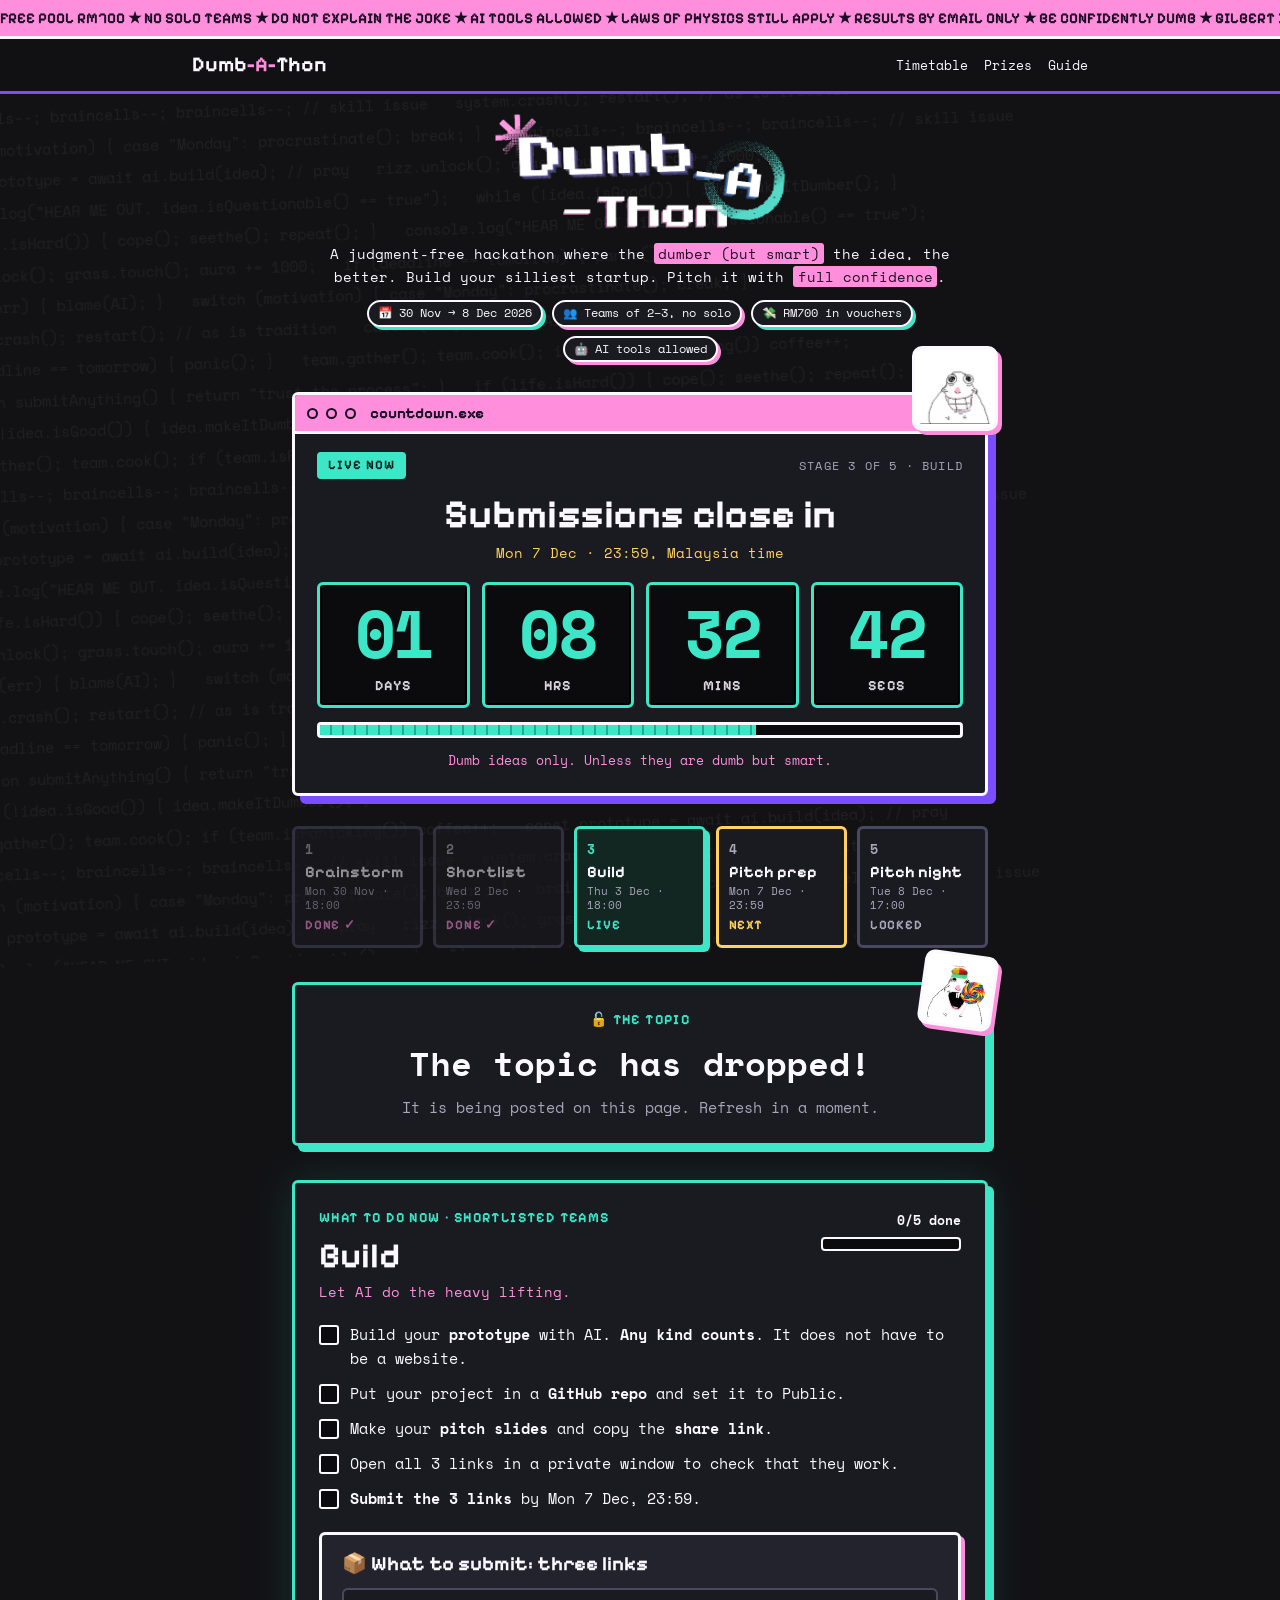
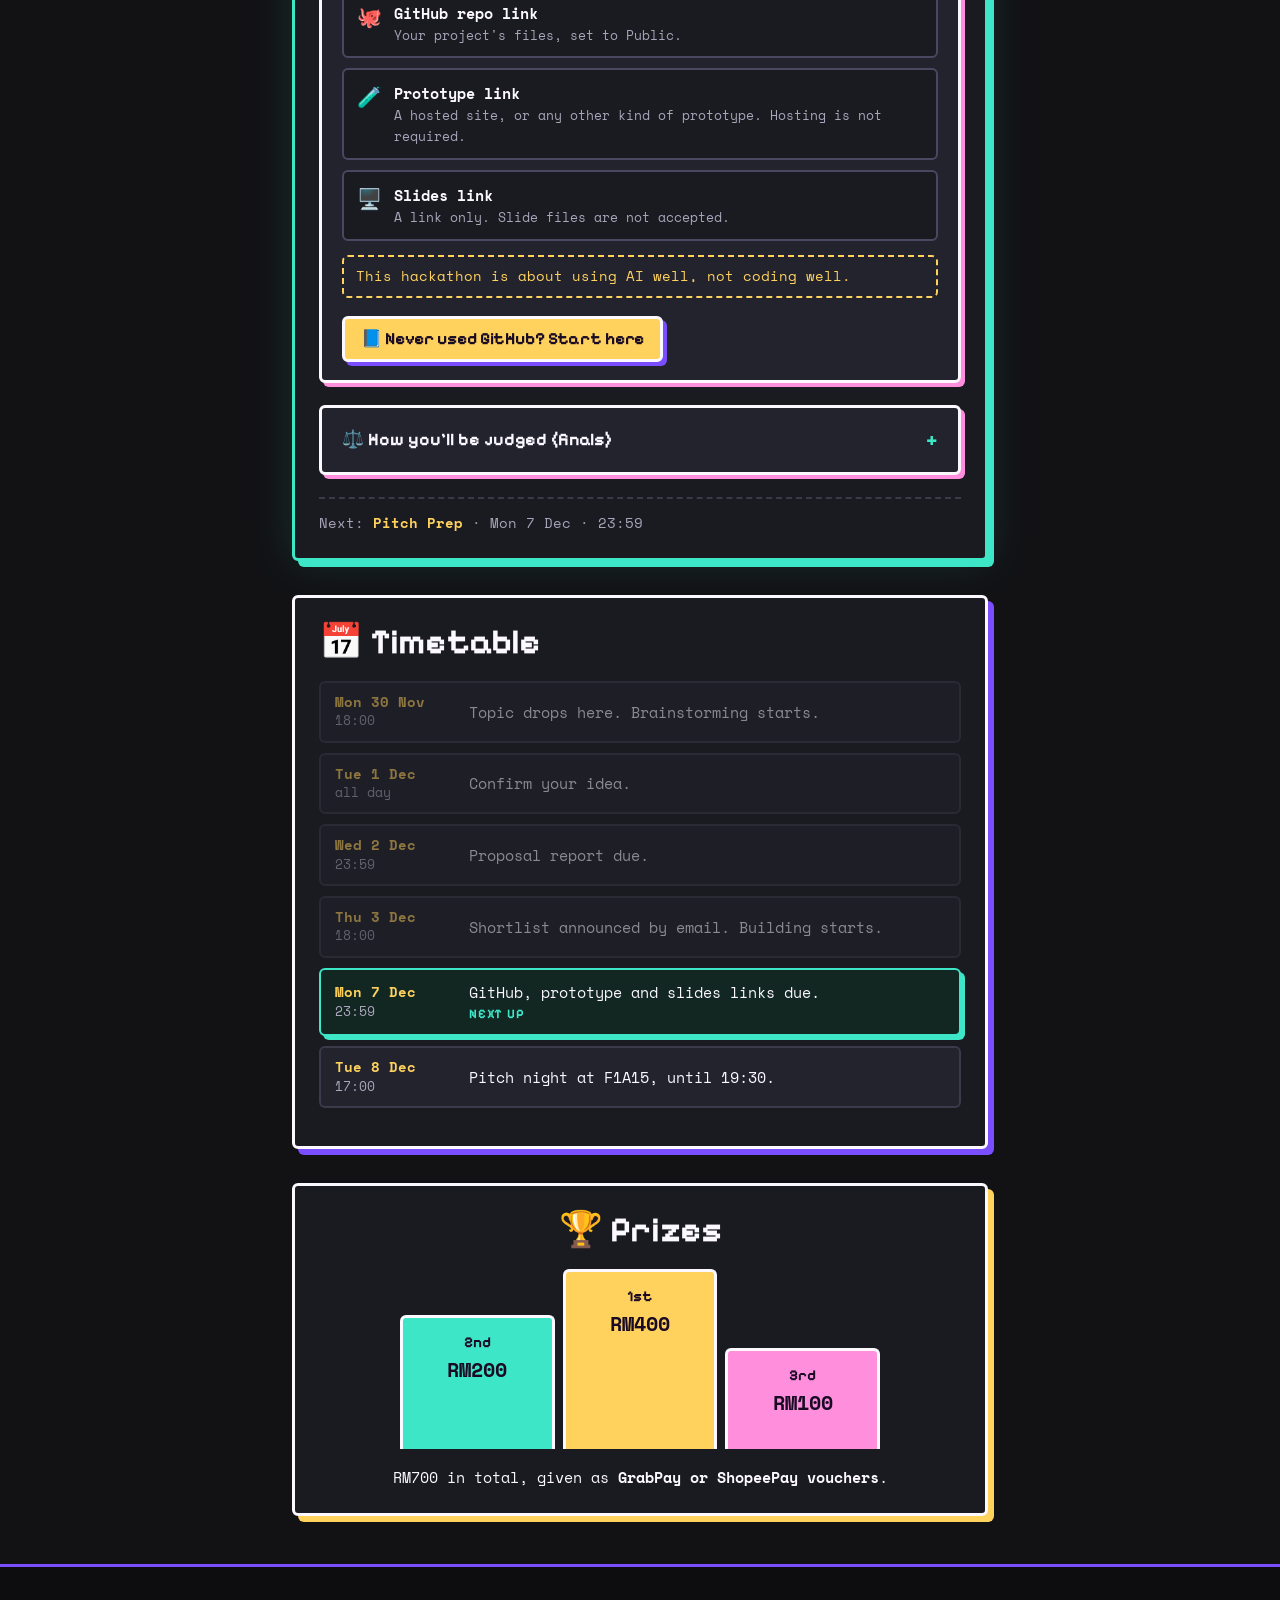
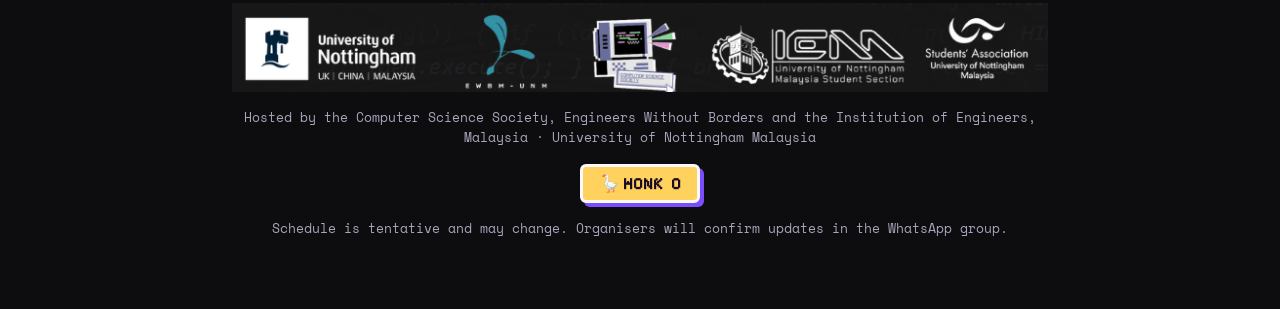
==== commit 0c0bc123: "Make the topic drop countdown unskippable, remove two lines Co-Authored-By: Claude Sonnet 5.5 <norep" ====
--- a/index.html
+++ b/index.html
@@ -82,7 +82,6 @@
   <section class="card" id="timetable">
     <h2>📅 Timetable</h2>
     <ol class="tt" id="ttList"></ol>
-    <p class="muted small">All times are Malaysia time. It's <b id="clock">--:--:--</b> there now.</p>
   </section>
 
   <section class="card prizes" id="prizes">
@@ -112,7 +111,7 @@
   <button type="button" class="dbtn" id="simBannerReset">Back to real time</button>
 </div>
 
-<!-- 10-second topic drop countdown: full-screen, click to skip -->
+<!-- 10-second topic drop countdown: full-screen, cannot be skipped -->
 <div class="drop" id="drop" hidden data-mode="count" role="alert" aria-live="assertive">
   <div class="drop-inner">
     <p class="drop-label" id="dropLabel">TOPIC DROPS IN</p>
@@ -120,7 +119,6 @@
     <p class="drop-quip" id="dropQuip"></p>
   </div>
   <div class="confetti" id="confetti" aria-hidden="true"></div>
-  <p class="drop-skip">click anywhere to skip</p>
 </div>
 
 <!-- DEV PANEL: open with ?dev in the address, or Ctrl+Shift+D -->
--- a/style.css
+++ b/style.css
@@ -249,7 +249,7 @@
 
 /* ---------- 10-second topic drop ---------- */
 .drop {
-  position: fixed; inset: 0; z-index: 200; display: grid; place-items: center; text-align: center; cursor: pointer; overflow: hidden;
+  position: fixed; inset: 0; z-index: 200; display: grid; place-items: center; text-align: center; overflow: hidden;
   background:
     repeating-linear-gradient(0deg, rgba(255, 255, 255, .04) 0 2px, transparent 2px 5px),
     radial-gradient(circle at 50% 45%, #2b1460 0%, #0b0b12 72%);
@@ -263,14 +263,14 @@
   100% { transform: scale(1) rotate(0); }
 }
 .drop-quip { margin-top: 10px; font-size: clamp(14px, 2.6vw, 22px); color: var(--yellow); min-height: 1.6em; }
-.drop-skip { position: absolute; bottom: 18px; left: 0; right: 0; font-size: 12px; color: var(--muted); }
 .drop.final .drop-num { color: var(--red); text-shadow: 7px 0 var(--yellow), -7px 0 var(--pink); }
 .drop.final .drop-inner { animation: dshake .16s infinite; }
 @keyframes dshake { 0%, 100% { transform: translate(0, 0); } 25% { transform: translate(-5px, 3px); } 50% { transform: translate(5px, -3px); } 75% { transform: translate(-3px, -5px); } }
 .drop[data-mode=burst] .drop-num { font-family: var(--pix); font-size: clamp(2.6rem, 11vw, 7rem); color: var(--yellow); text-shadow: 6px 6px 0 var(--purple), -3px -3px 0 var(--pink); }
 
 /* ---------- dev panel + simulated-time banner ---------- */
-.dev { position: fixed; right: 12px; bottom: 12px; z-index: 90; width: min(272px, calc(100vw - 24px)); background: #0e0e12; border: 3px solid var(--yellow); border-radius: 6px; box-shadow: 4px 4px 0 #000; font-size: 12px; }
+/* above the drop overlay (200), so a paused simulation can't trap the organiser */
+.dev { position: fixed; right: 12px; bottom: 12px; z-index: 210; width: min(272px, calc(100vw - 24px)); background: #0e0e12; border: 3px solid var(--yellow); border-radius: 6px; box-shadow: 4px 4px 0 #000; font-size: 12px; }
 .dev-bar { display: flex; align-items: center; gap: 8px; background: var(--yellow); color: #1a0b24; padding: 4px 8px; font-family: var(--pix); font-weight: 700; }
 .dev-bar #devMode { flex: 1; font-family: var(--mono); font-weight: 400; font-size: 10.5px; }
 .dev-bar button { background: none; border: 0; font-size: 15px; cursor: pointer; color: #1a0b24; line-height: 1; }
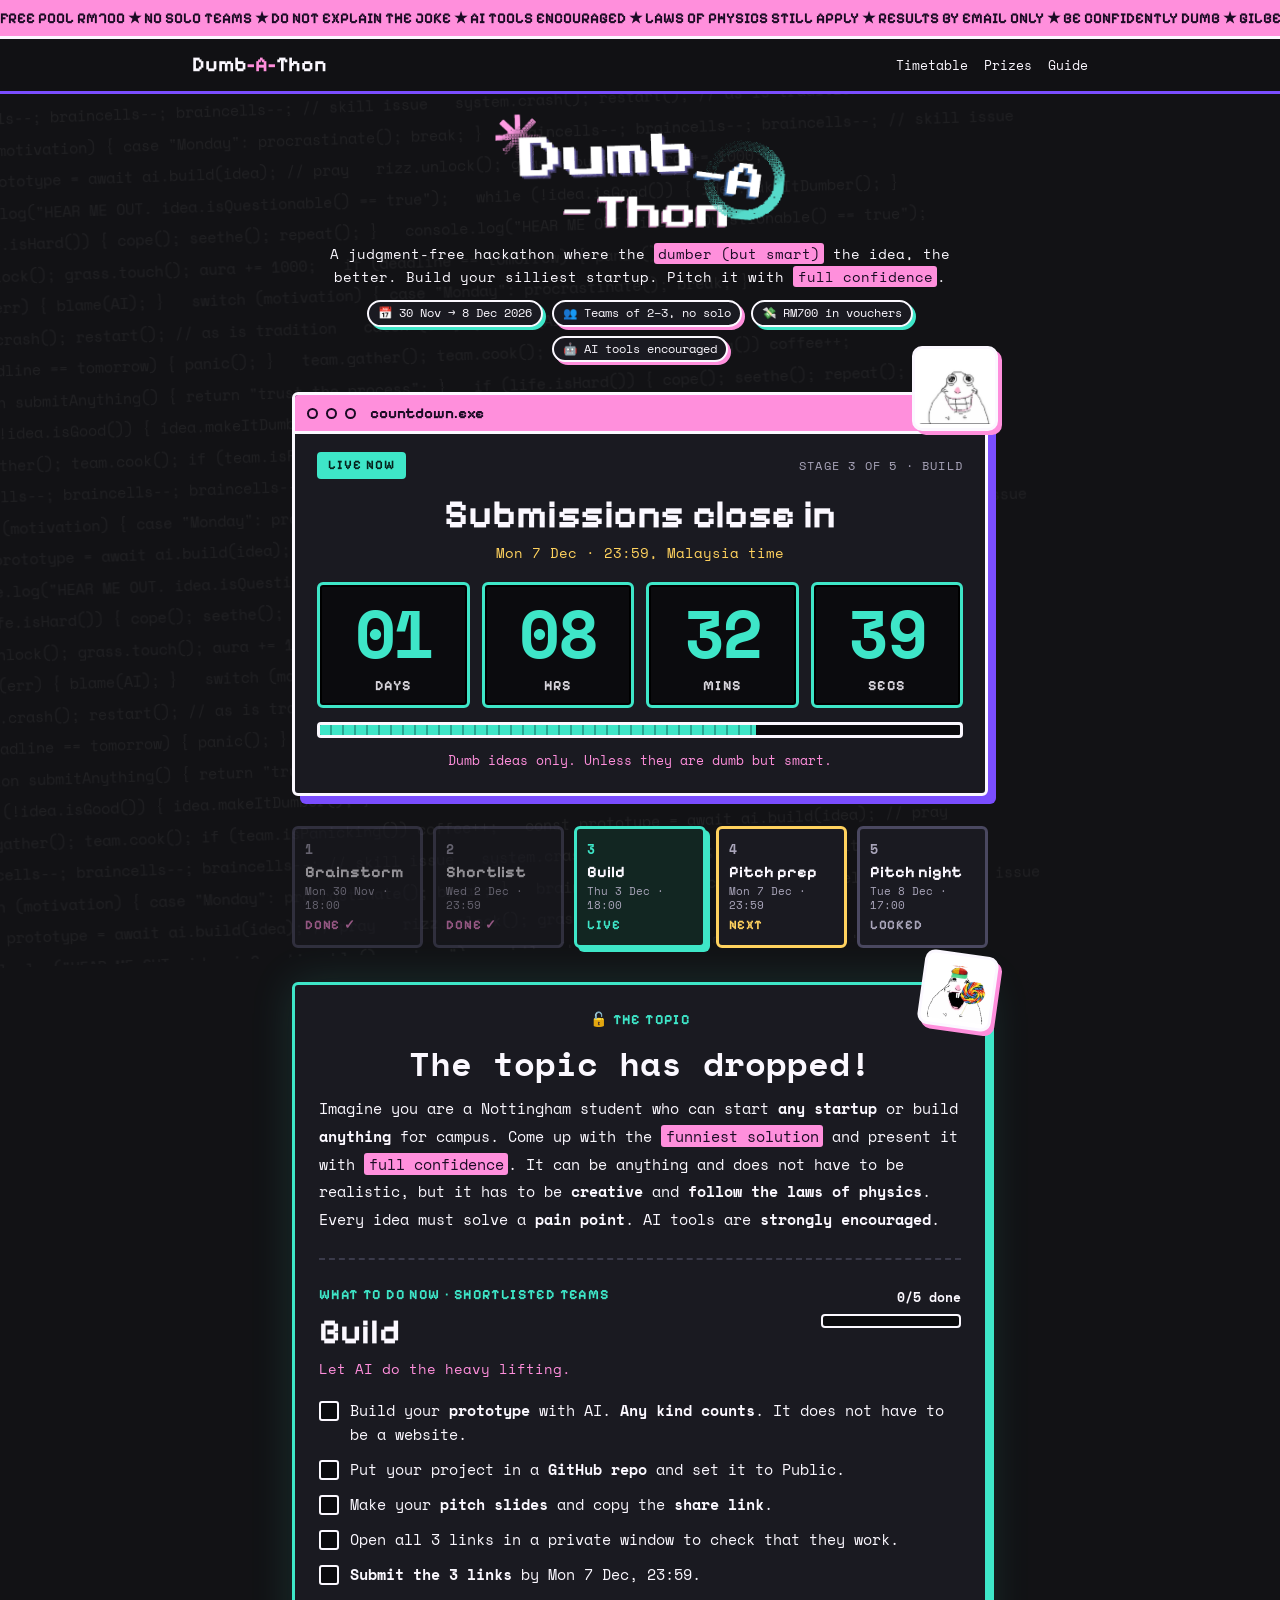
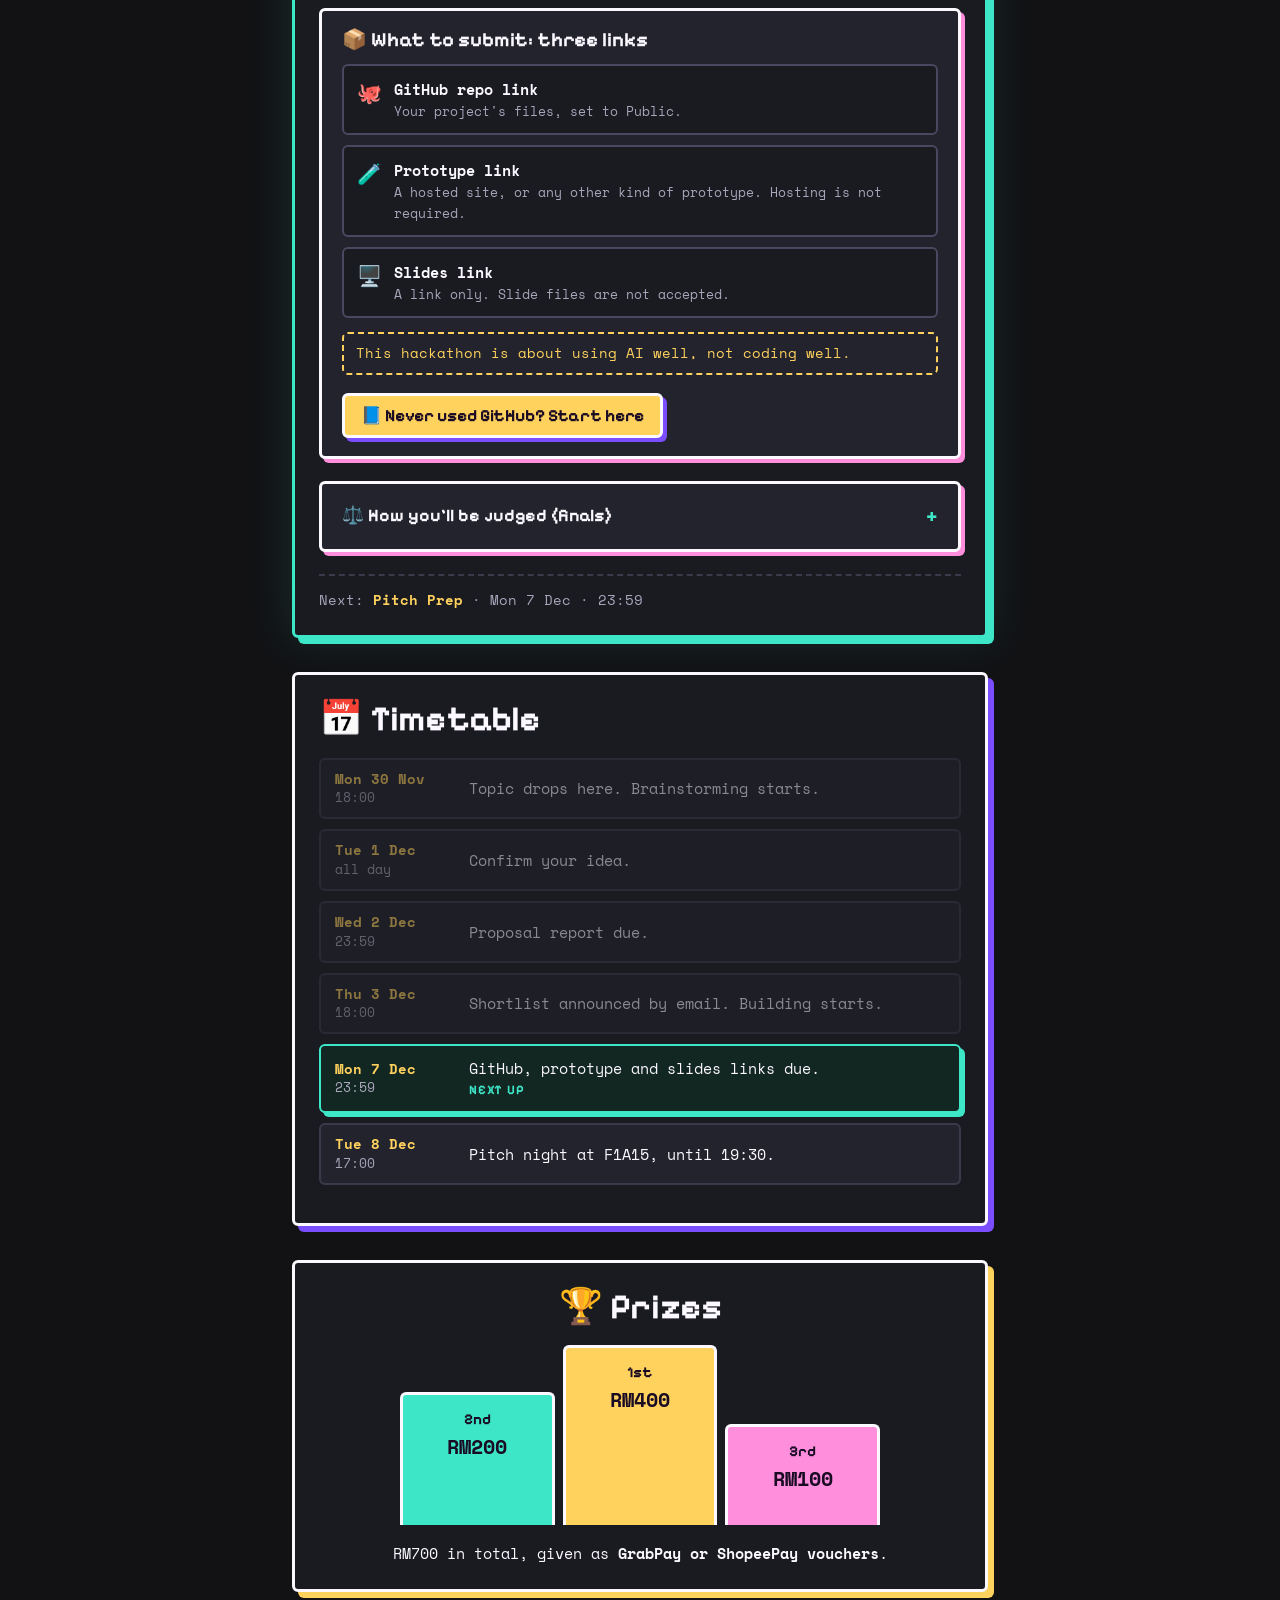
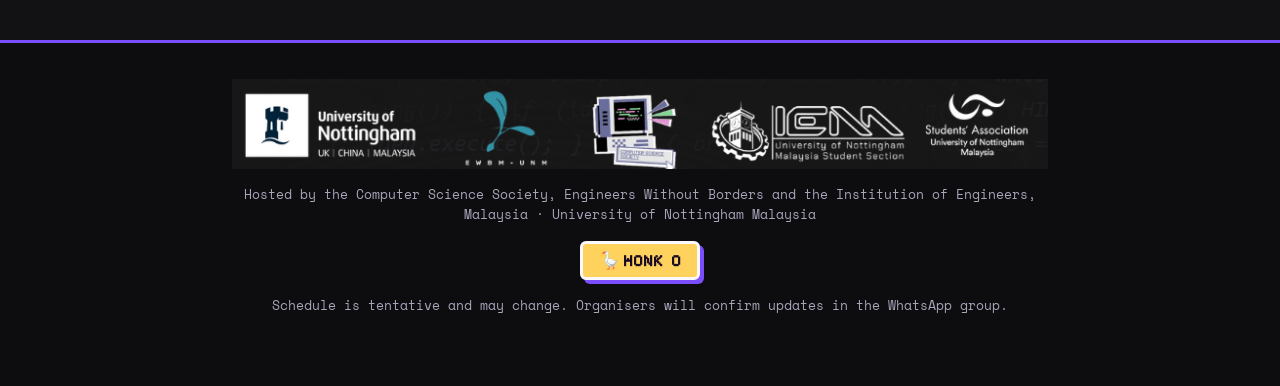
==== commit bb5f1526: "Show the brief with the topic, merged into the to-do card Co-Authored-By: Claude Sonnet 5.5 <noreply" ====
--- a/index.html
+++ b/index.html
@@ -41,7 +41,7 @@
       <li>📅 30 Nov → 8 Dec 2026</li>
       <li>👥 Teams of 2–3, no solo</li>
       <li>💸 RM700 in vouchers</li>
-      <li>🤖 AI tools allowed</li>
+      <li>🤖 AI tools encouraged</li>
     </ul>
 
     <div class="countdown" id="countdown">
--- a/style.css
+++ b/style.css
@@ -135,11 +135,14 @@
 
 /* topic */
 .topic { position: relative; text-align: center; box-shadow: 6px 6px 0 var(--pink); }
-.topic.open { border-color: var(--teal); box-shadow: 6px 6px 0 var(--teal); }
+/* after the drop the topic sits at the top of the to-do card */
+.topic-open { position: relative; text-align: center; margin-bottom: 24px; padding-bottom: 24px; border-bottom: 2px dashed #3a3a4a; }
+.topic-open .sticker { position: absolute; right: -34px; top: -56px; width: 74px; transform: rotate(8deg); }
+.topic-open .topic-text { animation: reveal .8s cubic-bezier(.2, 1.4, .4, 1) both; }
+.brief { text-align: left; font-size: 15px; line-height: 1.85; }
 .topic > .sticker { position: absolute; right: -10px; top: -32px; width: 74px; transform: rotate(8deg); }
 .topic-text { font-weight: 700; font-size: clamp(1.4rem, 5.4vw, 2.1rem); line-height: 1.3; margin: 10px 0; overflow-wrap: anywhere; }
 .topic.locked .topic-text { font-size: clamp(1.2rem, 5.2vw, 2.1rem); color: var(--pink); filter: blur(1.4px); white-space: nowrap; overflow: hidden; user-select: none; }
-.topic.open .topic-text { animation: reveal .8s cubic-bezier(.2, 1.4, .4, 1) both; }
 @keyframes reveal { from { transform: scale(.6); opacity: 0; filter: blur(8px); } }
 
 /* "right now" card */
@@ -324,6 +327,8 @@
   .win-body { padding: 15px 13px 18px; }
   .hero-sticker { width: 46px; top: -12px; right: -6px; }
   .topic > .sticker { width: 54px; top: -26px; right: -6px; }
+  .topic-open .sticker { width: 48px; top: -44px; right: -22px; }
+  .brief { font-size: 13.5px; }
   .digit { padding-inline: 0; }
   .digit span { font-size: 12px; letter-spacing: .04em; }
   .panel-step { font-size: 10.5px; }
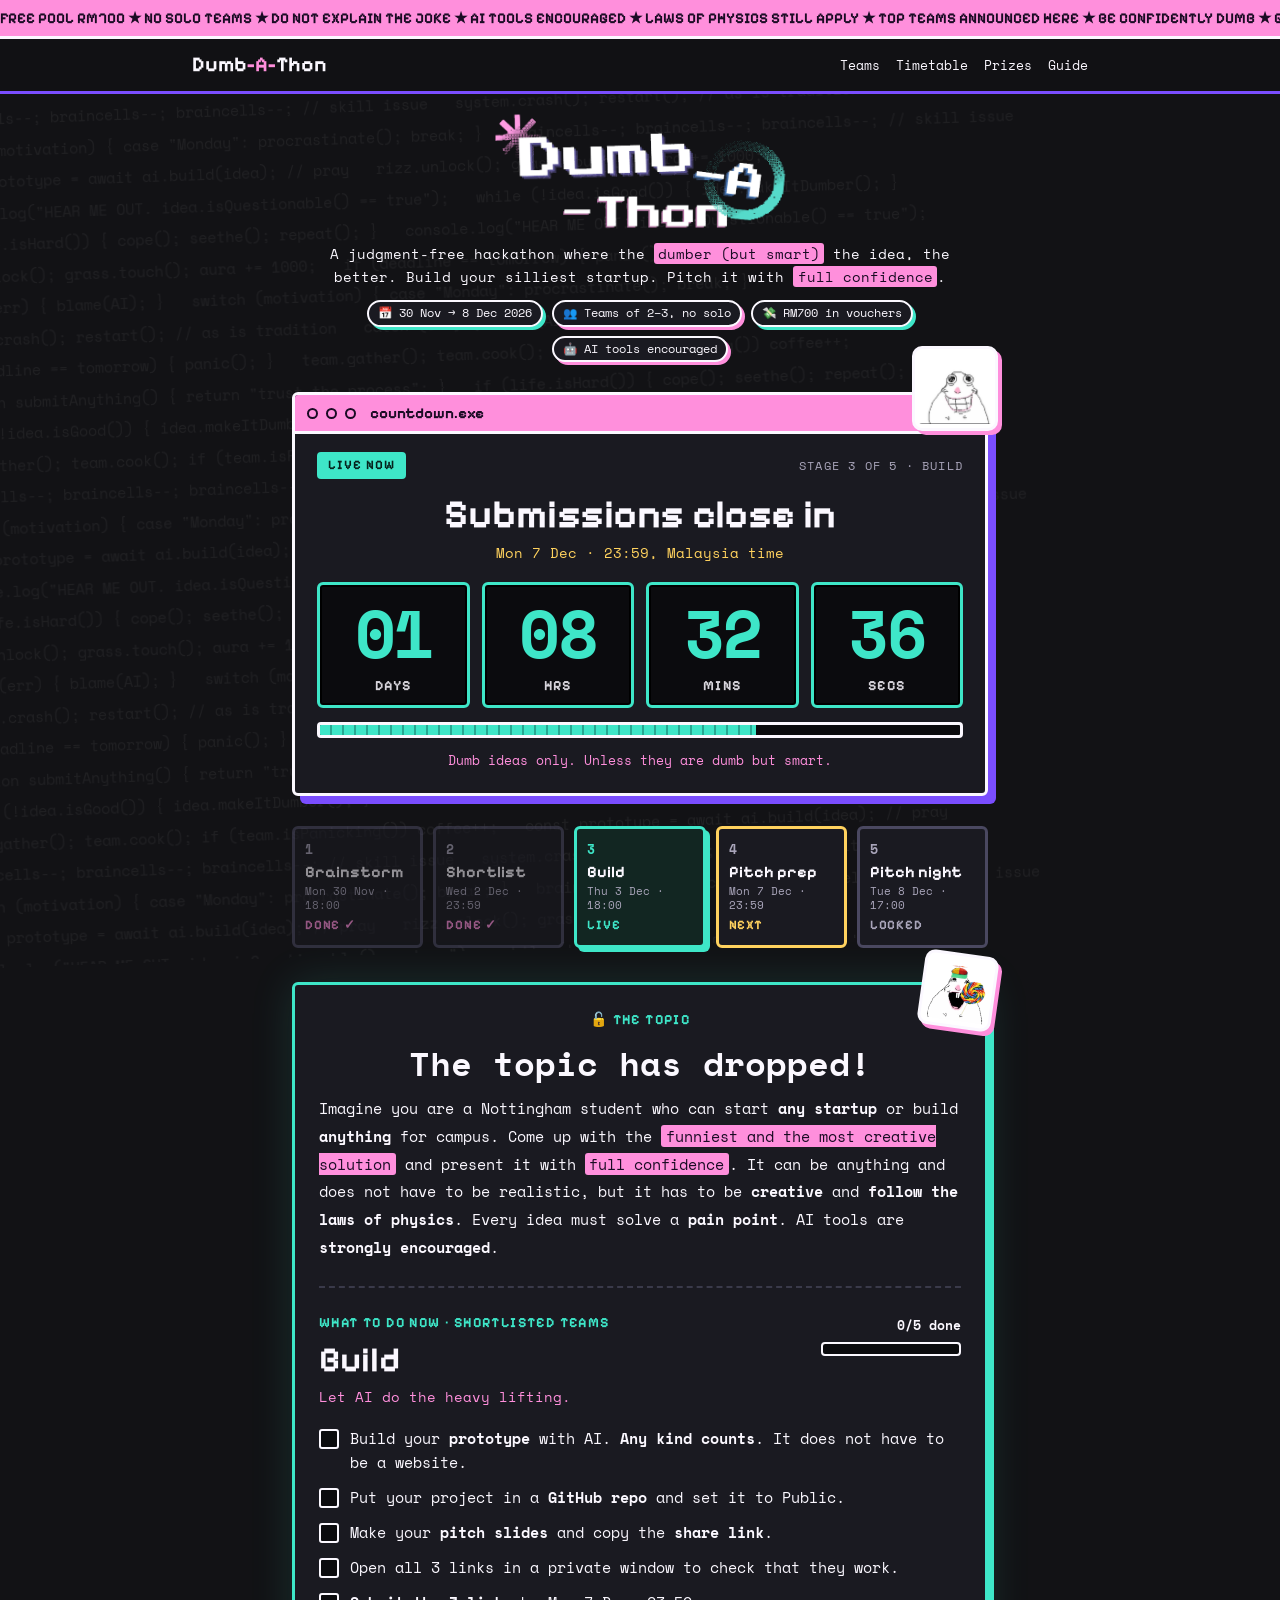
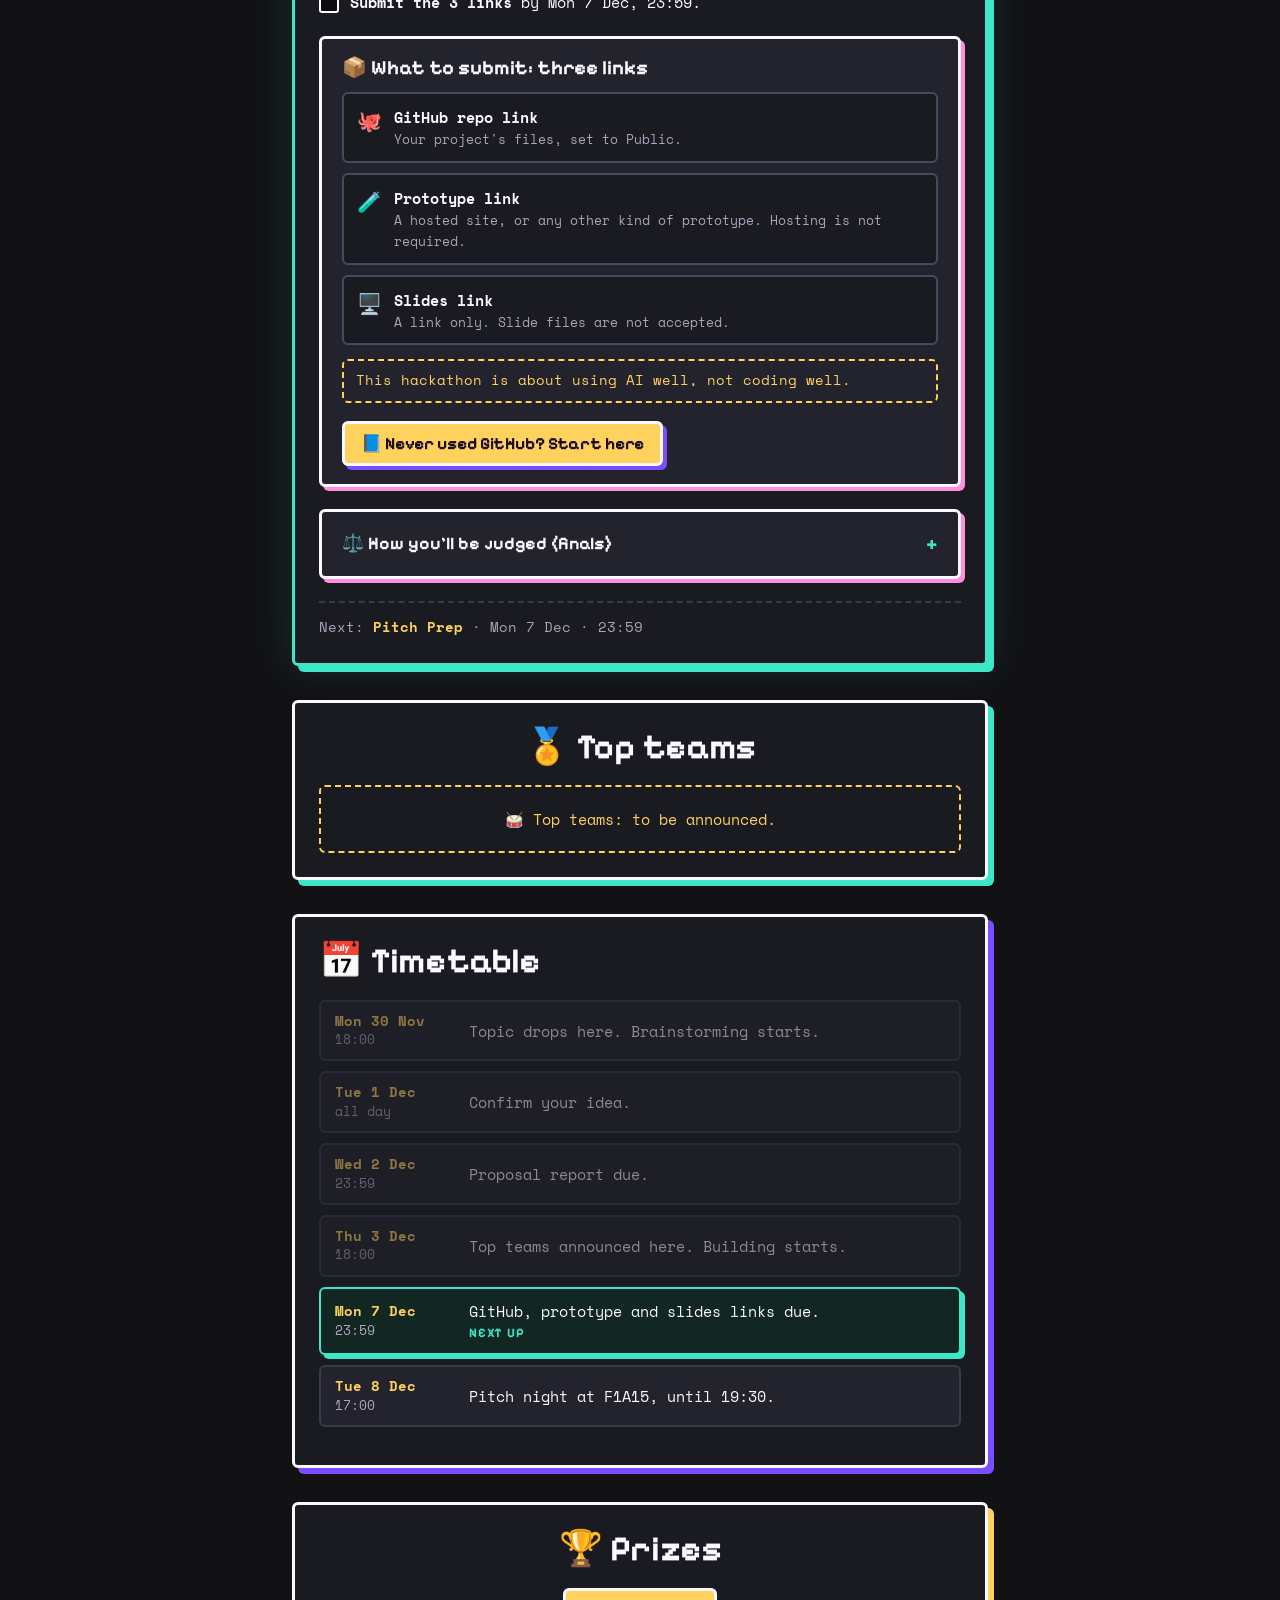
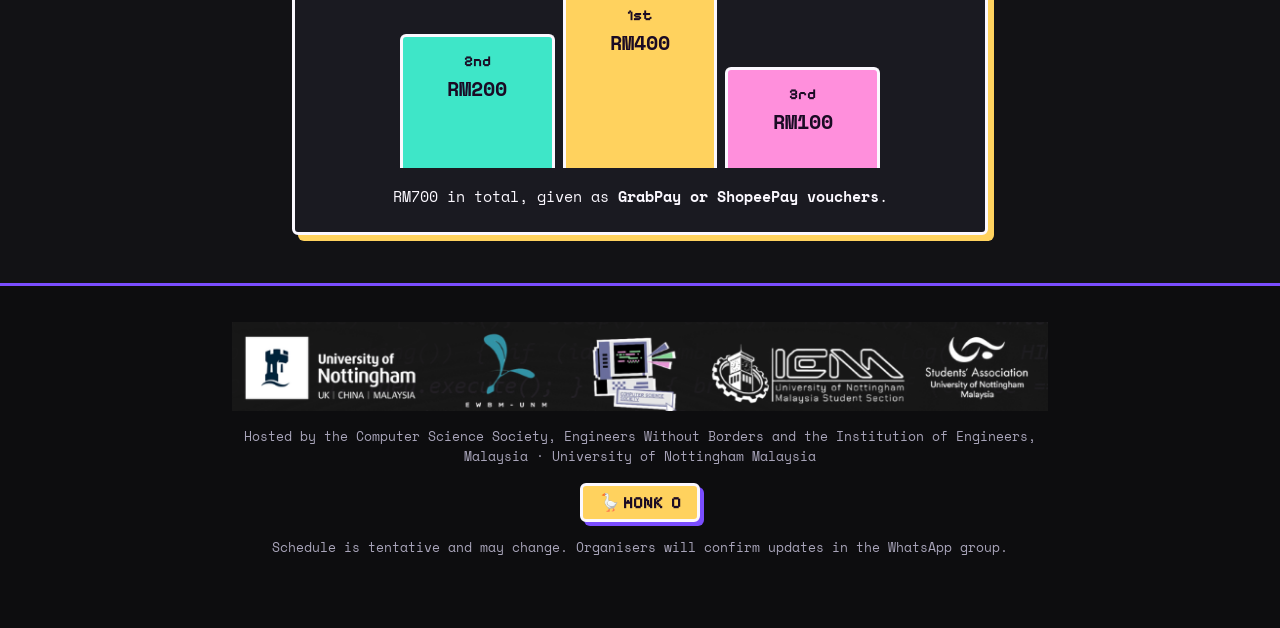
==== commit e9c171fb: "Announce top teams on the site, add teams.js template Co-Authored-By: Claude Sonnet 5.5 <noreply@ant" ====
--- a/index.html
+++ b/index.html
@@ -24,6 +24,7 @@
       <a class="mini" id="mini" href="#top" tabindex="-1"></a>
     </div>
     <nav class="nav" aria-label="Sections">
+      <a href="#teams" id="teamsLink" hidden>Teams</a>
       <a href="#timetable">Timetable</a>
       <a href="#prizes">Prizes</a>
       <a href="guide.html">Guide</a>
@@ -78,6 +79,12 @@
 
   <!-- WHAT TO DO NOW: only the current stage is rendered here -->
   <section id="todo" aria-label="What to do now"></section>
+
+  <!-- TOP TEAMS: appears from the shortlist stage. Edit teams.js to fill it in. -->
+  <section class="card teams" id="teams" hidden>
+    <h2>🏅 Top teams</h2>
+    <div id="teamList"></div>
+  </section>
 
   <section class="card" id="timetable">
     <h2>📅 Timetable</h2>
@@ -151,6 +158,7 @@
 </aside>
 
 <script src="decor.js"></script>
+<script src="teams.js"></script>
 <script src="app.js"></script>
 </body>
 </html>
--- a/style.css
+++ b/style.css
@@ -217,6 +217,15 @@
 .tt em { display: block; font-style: normal; font-family: var(--pix); font-weight: 700; font-size: 13px; letter-spacing: .06em; color: var(--teal); }
 .tt li.next { border-color: var(--teal); background: #122622; box-shadow: 4px 4px 0 var(--teal); }
 .tt li.past { opacity: .5; }
+
+/* top teams */
+.teams { text-align: center; box-shadow: 6px 6px 0 var(--teal); }
+.team-wait { margin-top: 18px; padding: 20px 14px; border: 2px dashed var(--yellow); border-radius: 6px; color: var(--yellow); }
+.team-list { list-style: none; margin: 20px 0 0; padding: 0; display: grid; grid-template-columns: repeat(auto-fit, minmax(230px, 1fr)); gap: 14px; text-align: left; }
+.team-list li { border: 3px solid var(--ink); border-radius: 6px; background: var(--panel2); box-shadow: 4px 4px 0 var(--pink); padding: 12px 14px; overflow-wrap: anywhere; animation: reveal .6s cubic-bezier(.2, 1.4, .4, 1) both; }
+.team-list b { display: block; font-size: 16px; }
+.team-list em { display: block; margin-top: 4px; font-style: normal; font-size: 13px; color: var(--pink); }
+.team-list span { display: block; margin-top: 8px; font-size: 12.5px; color: var(--muted); }
 
 /* prizes */
 .prizes { text-align: center; box-shadow: 6px 6px 0 var(--yellow); }
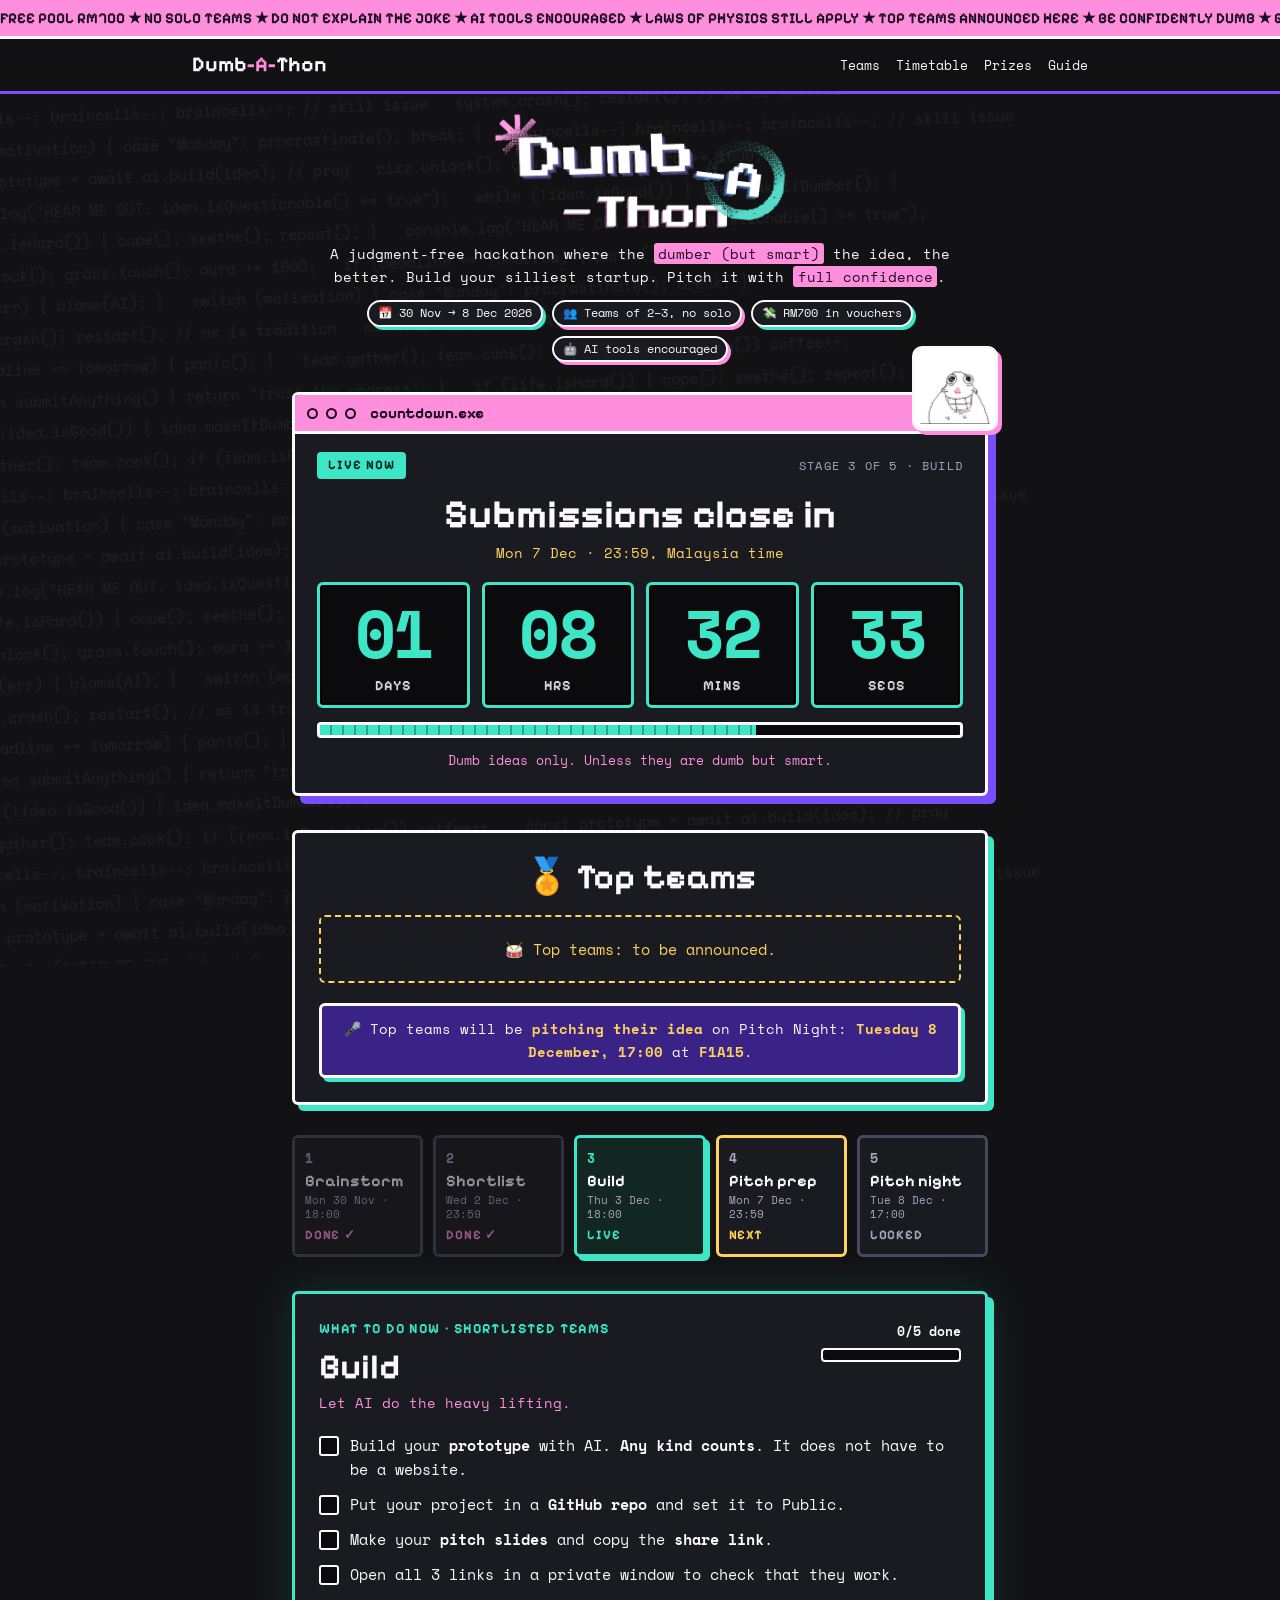
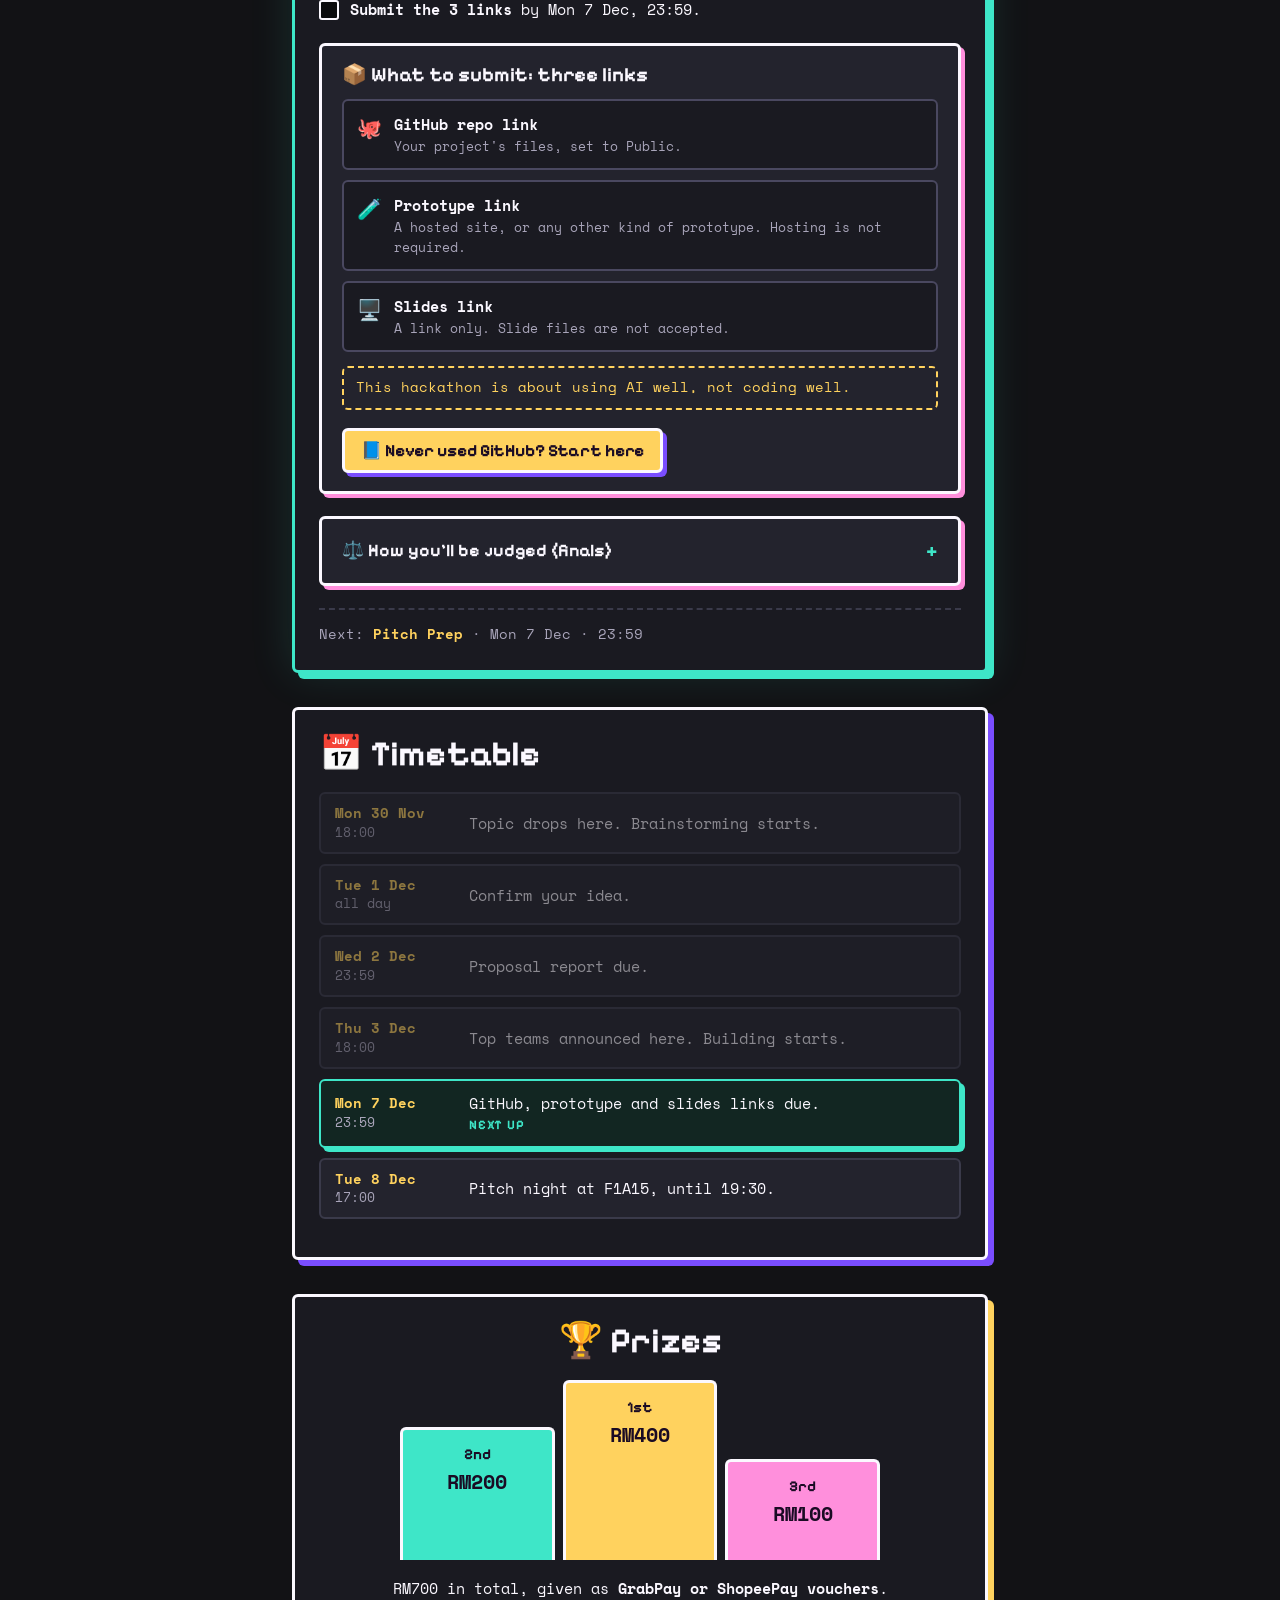
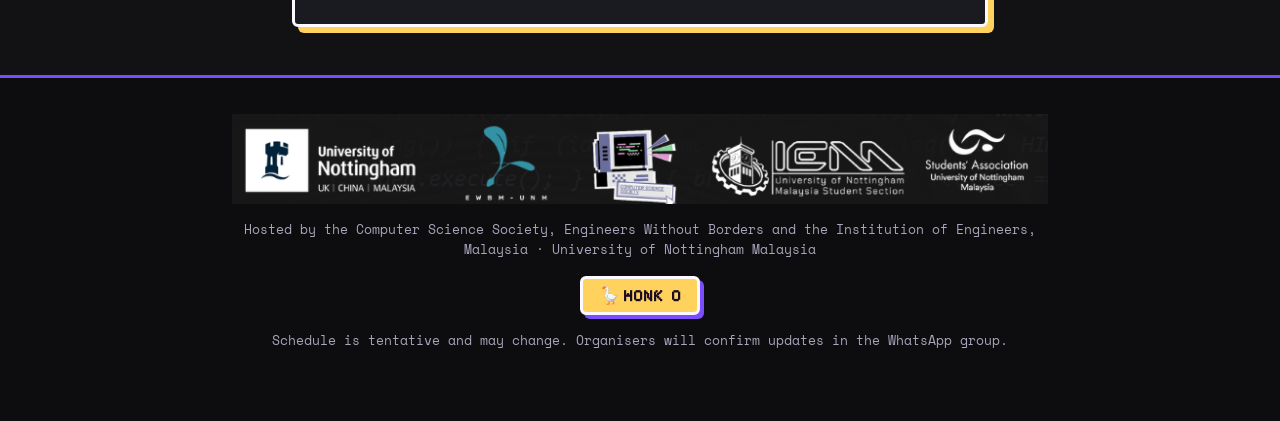
==== commit cd459764: "Top teams under the countdown with a celebration; tidy stage content Guide shows only during Build, " ====
--- a/index.html
+++ b/index.html
@@ -27,7 +27,7 @@
       <a href="#teams" id="teamsLink" hidden>Teams</a>
       <a href="#timetable">Timetable</a>
       <a href="#prizes">Prizes</a>
-      <a href="guide.html">Guide</a>
+      <a href="guide.html" id="guideLink" hidden>Guide</a>
     </nav>
   </div>
 </header>
@@ -68,6 +68,12 @@
       </div>
     </div>
 
+    <!-- TOP TEAMS: right under the countdown from the shortlist stage. Edit teams.js to fill it in. -->
+    <section class="card teams" id="teams" hidden aria-live="polite">
+      <h2 id="teamsTitle">🏅 Top teams</h2>
+      <div id="teamList"></div>
+    </section>
+
     <ol class="track" id="steps" aria-label="Stages"></ol>
   </section>
 
@@ -79,12 +85,6 @@
 
   <!-- WHAT TO DO NOW: only the current stage is rendered here -->
   <section id="todo" aria-label="What to do now"></section>
-
-  <!-- TOP TEAMS: appears from the shortlist stage. Edit teams.js to fill it in. -->
-  <section class="card teams" id="teams" hidden>
-    <h2>🏅 Top teams</h2>
-    <div id="teamList"></div>
-  </section>
 
   <section class="card" id="timetable">
     <h2>📅 Timetable</h2>
--- a/style.css
+++ b/style.css
@@ -218,8 +218,22 @@
 .tt li.next { border-color: var(--teal); background: #122622; box-shadow: 4px 4px 0 var(--teal); }
 .tt li.past { opacity: .5; }
 
-/* top teams */
-.teams { text-align: center; box-shadow: 6px 6px 0 var(--teal); }
+/* plain notes for stages with nothing to tick off */
+.notes { list-style: none; margin: 18px 0 0; padding: 0; display: grid; gap: 11px; }
+.notes li { position: relative; padding-left: 22px; }
+.notes li::before { content: '▸'; position: absolute; left: 2px; color: var(--teal); }
+
+/* top teams, directly under the countdown */
+.teams { margin-top: 34px; text-align: center; box-shadow: 6px 6px 0 var(--teal); }
+.teams.won { border-color: var(--yellow); box-shadow: 6px 6px 0 var(--pink), 0 0 48px rgba(255, 210, 94, .28); }
+.congrats {
+  color: var(--yellow); text-shadow: 3px 3px 0 var(--purple);
+  animation: congrats-in .9s cubic-bezier(.2, 1.6, .4, 1) both, wiggle 2.4s ease-in-out .9s infinite;
+}
+@keyframes congrats-in { from { transform: scale(.3) rotate(-8deg); opacity: 0; } }
+@keyframes wiggle { 0%, 100% { transform: rotate(-1.2deg); } 50% { transform: rotate(1.2deg) scale(1.03); } }
+.pitch-note { margin-top: 20px; padding: 12px 14px; border: 3px solid var(--ink); border-radius: 6px; background: #3a2386; box-shadow: 4px 4px 0 var(--teal); font-size: 14px; }
+.pitch-note b { color: var(--yellow); }
 .team-wait { margin-top: 18px; padding: 20px 14px; border: 2px dashed var(--yellow); border-radius: 6px; color: var(--yellow); }
 .team-list { list-style: none; margin: 20px 0 0; padding: 0; display: grid; grid-template-columns: repeat(auto-fit, minmax(230px, 1fr)); gap: 14px; text-align: left; }
 .team-list li { border: 3px solid var(--ink); border-radius: 6px; background: var(--panel2); box-shadow: 4px 4px 0 var(--pink); padding: 12px 14px; overflow-wrap: anywhere; animation: reveal .6s cubic-bezier(.2, 1.4, .4, 1) both; }
